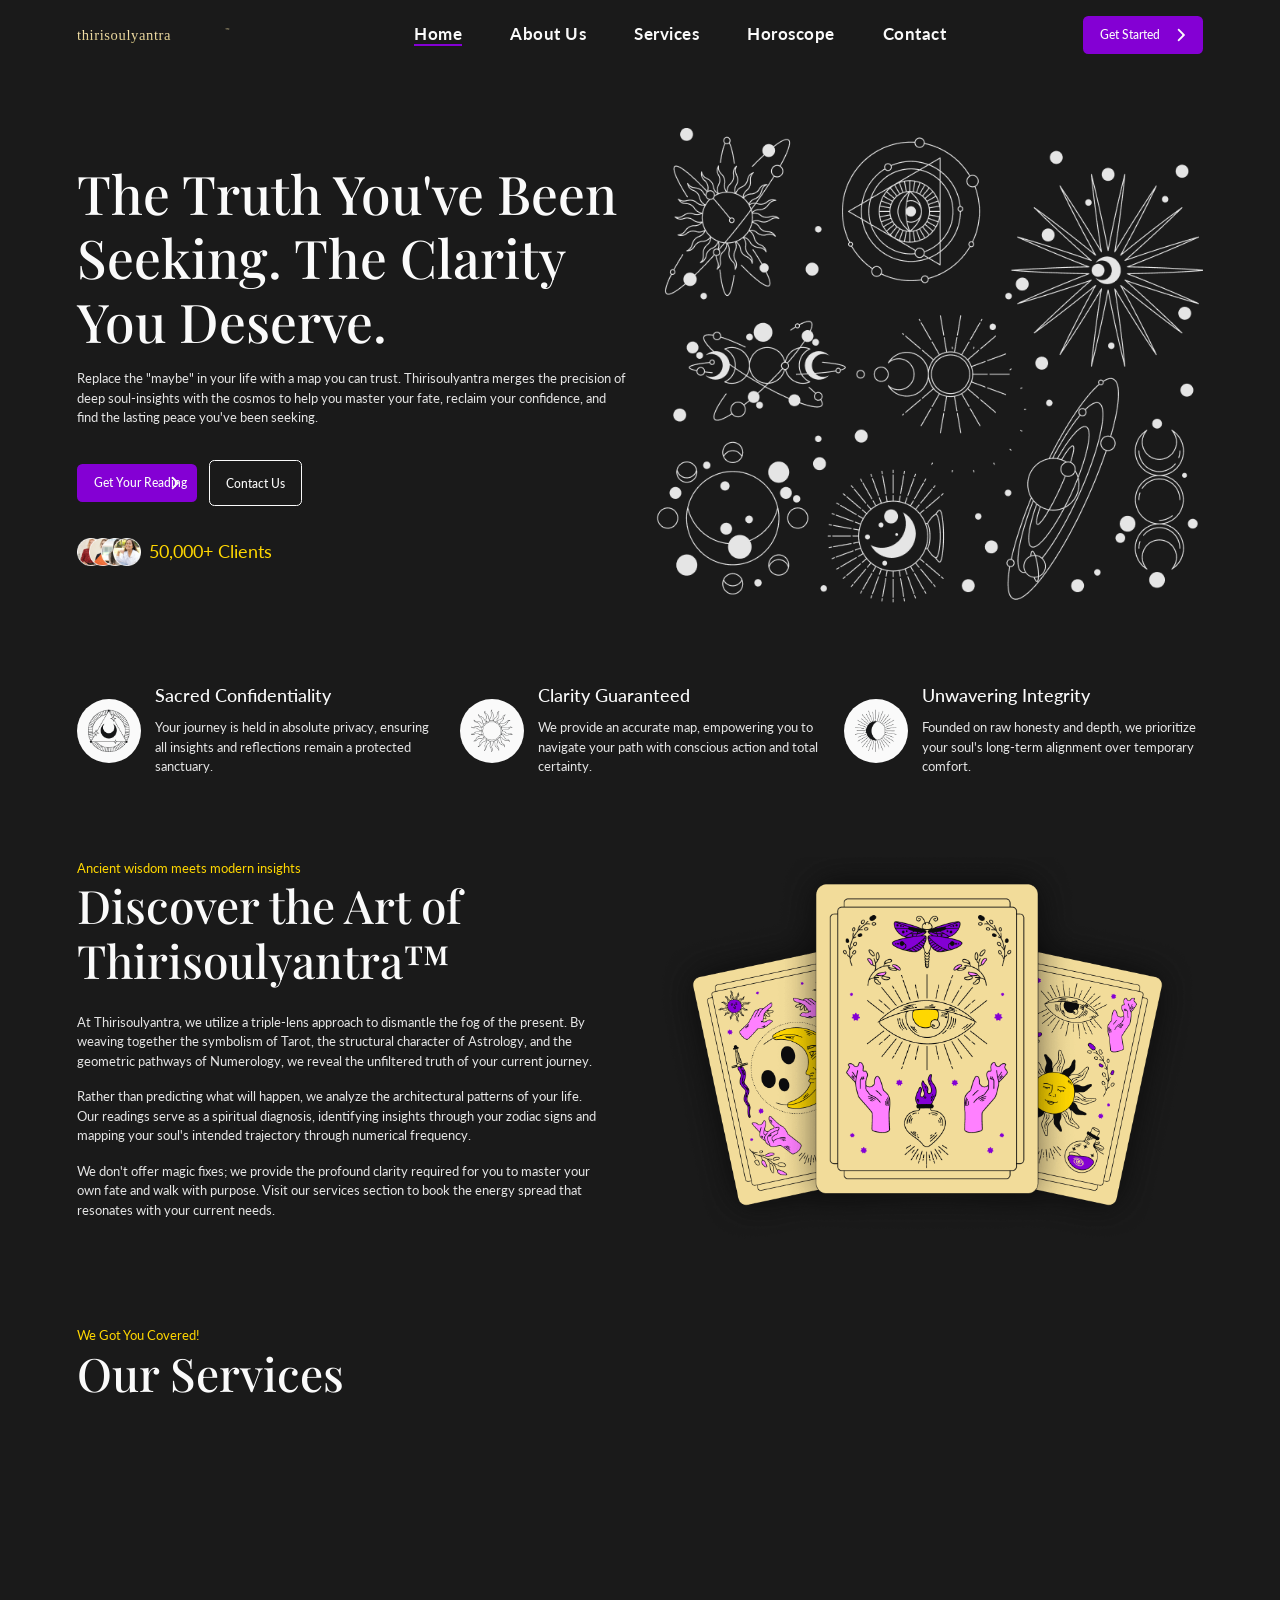
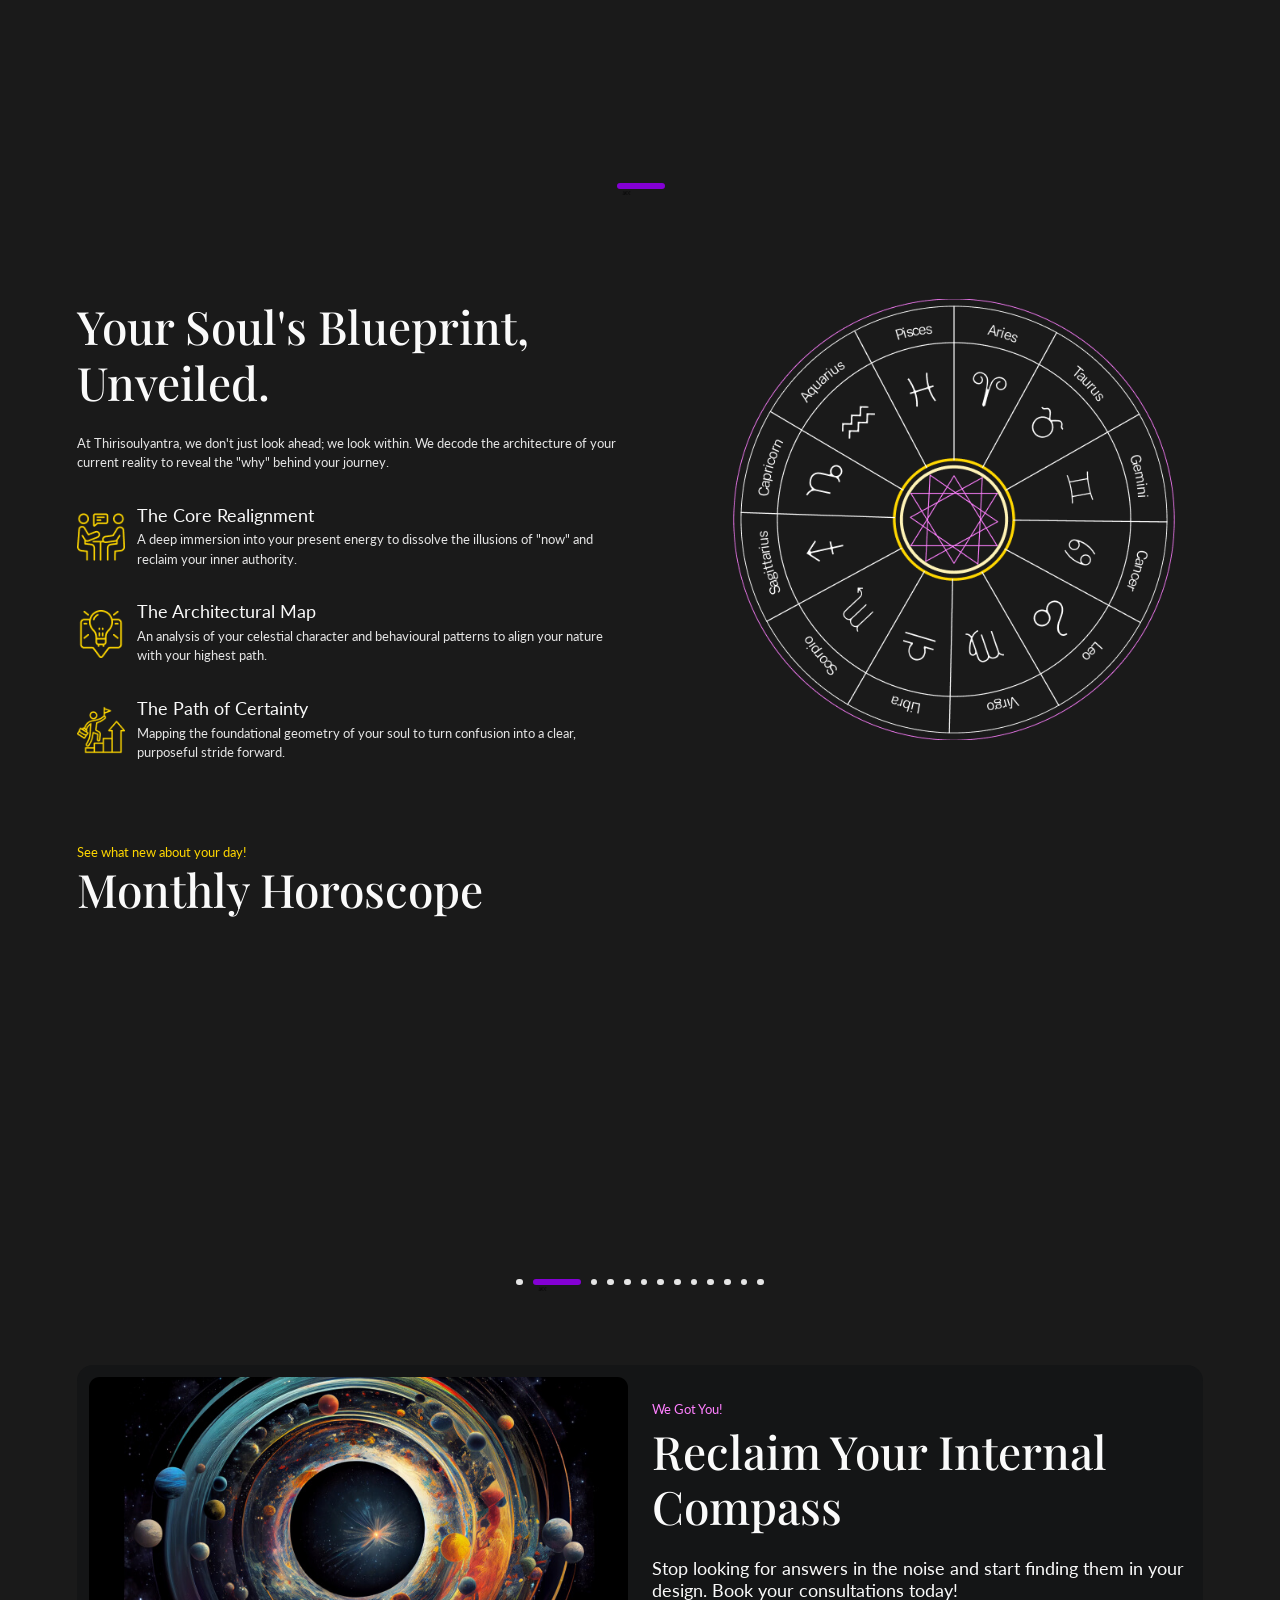
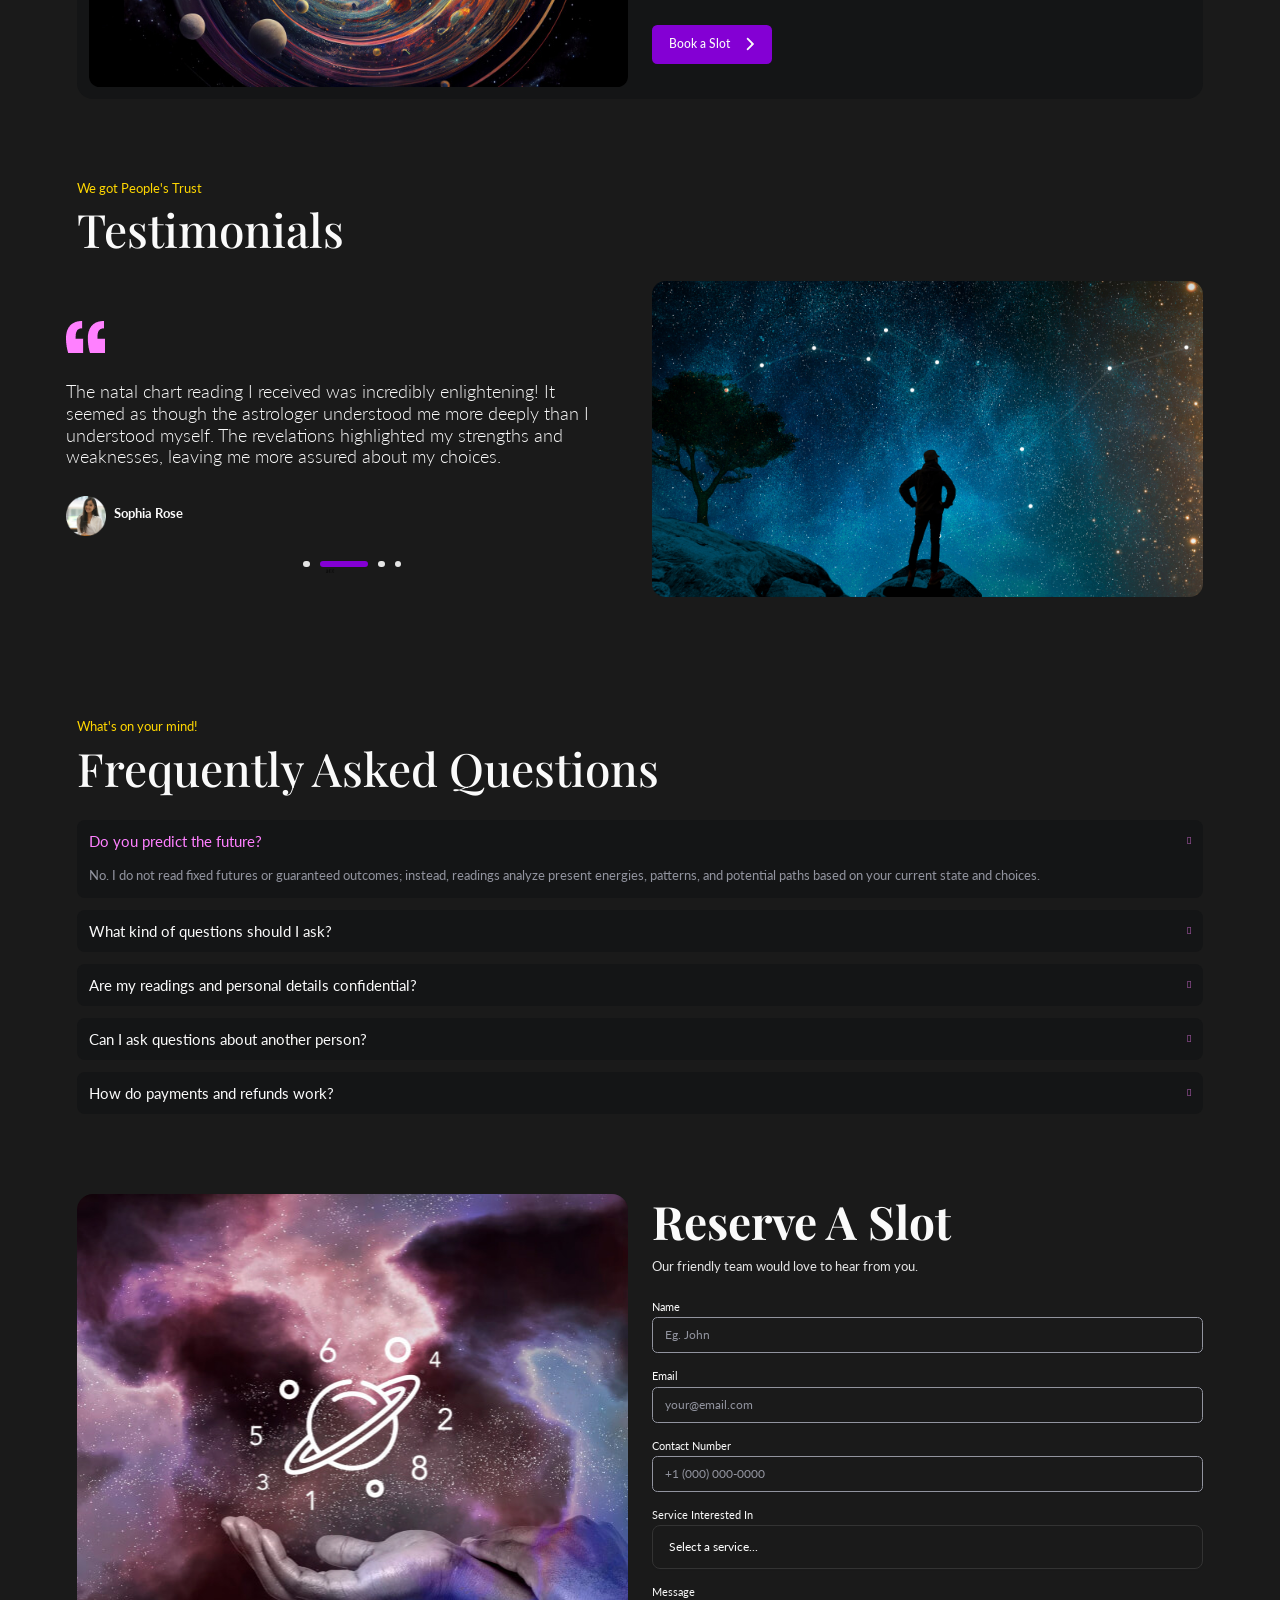
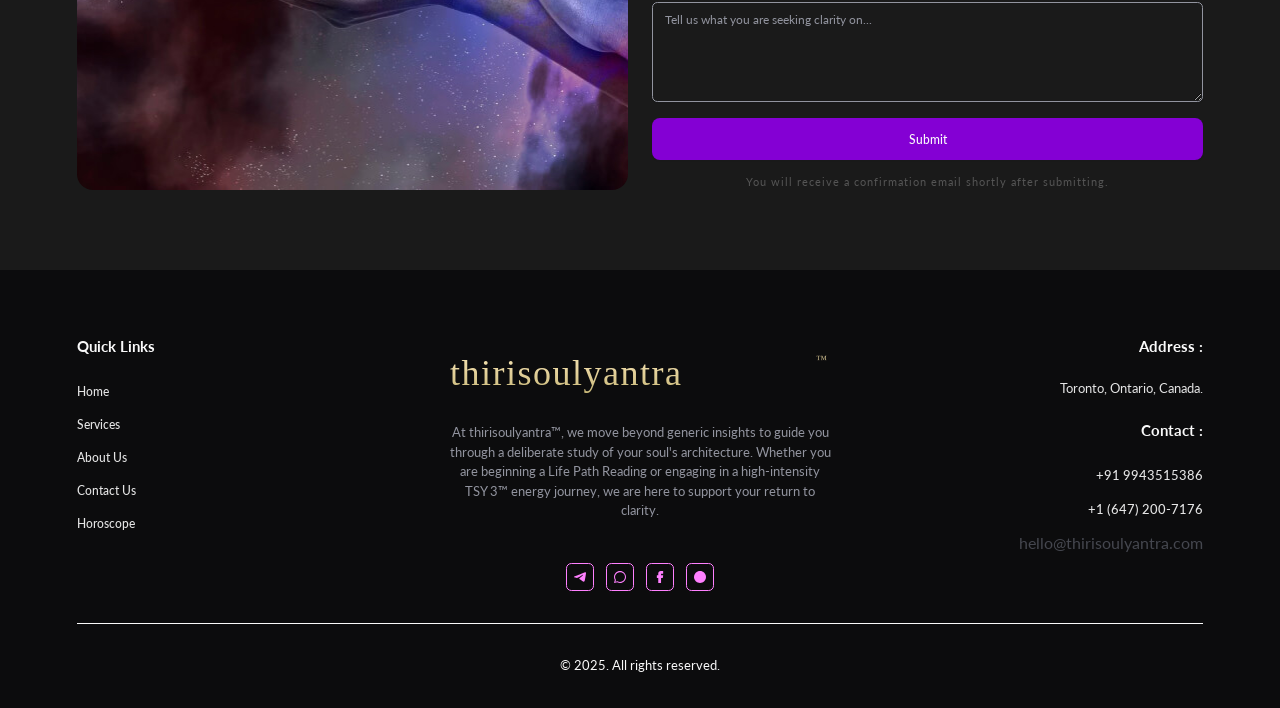
==== index.html @ 45e2c0d8 "add vercel config" ====
<!DOCTYPE html>

<html lang="en"><head><meta content="text/html; charset=utf-8" http-equiv="Content-Type"/>
<meta content="IE=edge" http-equiv="X-UA-Compatible"/>
<meta content="width=device-width, initial-scale=1, shrink-to-fit=no" name="viewport"/>
<meta content="Thirisoulyantra - Astrology Services" name="description"/>
<title>thirisoulyantra™ || Soul Readings</title>
<link href="https://fonts.googleapis.com/css2?family=Playfair+Display:wght@400;500&display=swap" rel="stylesheet">
<!-- Favicon -->
<link rel="shortcut icon" type="image/x-icon" href="https://uiparadox.co.uk/templates/astro-aura/assets/media/favicon.png">

<style>html{scroll-behavior:smooth;scroll-padding-top:100px;}</style>
<link href="./favicon.png" rel="shortcut icon" type="image/x-icon"/>
<!-- All CSS files -->
<link href="./font-awesome.css" rel="stylesheet"/>
<link href="./bootstrap.min.css" rel="stylesheet"/>
<link href="./slick.css" rel="stylesheet"/>
<link href="./slick-theme.css" rel="stylesheet"/>
<link href="./animate.min.css" rel="stylesheet"/>
<link href="./datetime.css" rel="stylesheet"/>
<link href="./classic.date.css" rel="stylesheet"/>
<link href="./classic.css" rel="stylesheet"/>
<link href="./jquery.timepicker.min.css" rel="stylesheet"/>
<link href="./app.css" rel="stylesheet"/>
<style>
/* Logo */
.main-menu__logo {
  min-width: 200px;
  display: flex;
  align-items: center;
}
.main-menu__logo .header-logo {
  height: auto;
  width: 220px;
  max-height: none;
  object-fit: contain;
  filter: brightness(1.05);
}
.stricky-fixed .main-menu__logo .header-logo {
  width: 180px;
}
.mobile-nav__wrapper .logo-box img,
.footer-section img[src*="logo"] {
  width: 180px;
  height: auto;
  object-fit: contain;
}
/* Nav Links */
.main-menu__list > li > a {
  font-size: 17px !important;
  letter-spacing: 0.5px;
}
.main-menu__list > li + li {
  margin-left: 32px;
}
</style>
</head>
<body class="tt-smooth-scroll">
<!-- Preloader Start -->
<div id="preloader" style="display: none;">
<div class="">
<svg class="star" enable-background="new 0 0 66 66" height="96px" viewbox="0 0 66 66" width="96px" x="0px" y="0px">
<defs>
<path d="M31.75,30.5L33,0.5l1.25,30l1.25,1.25l30,1.25l-30,1.25l-1.25,1.25L33,65.5l-1.25-30l-1.25-1.25L0.5,33l30-1.25L31.75,30.5z
      " id="loader-star2"></path>
</defs>
<g class="large">
<g class="large-1">
<use xlink:href="#loader-star"></use>
</g>
<g class="large-2">
<use xlink:href="#loader-star"></use>
</g>
</g>
<g class="small">
<g class="small-1">
<use xlink:href="#loader-star"></use>
</g>
</g>
</svg>
<svg class="star star-1" enable-background="new 0 0 66 66" height="96px" viewbox="0 0 66 66" width="96px" x="0px" y="0px">
<defs>
<path d="M31.75,30.5L33,0.5l1.25,30l1.25,1.25l30,1.25l-30,1.25l-1.25,1.25L33,65.5l-1.25-30l-1.25-1.25L0.5,33l30-1.25L31.75,30.5z
      " id="loader-star1"></path>
</defs>
<g class="large">
<g class="large-1">
<use xlink:href="#loader-star"></use>
</g>
<g class="large-2">
<use xlink:href="#loader-star"></use>
</g>
</g>
<g class="small">
<g class="small-1">
<use xlink:href="#loader-star"></use>
</g>
</g>
</svg>
<svg class="star star-2" enable-background="new 0 0 66 66" height="126px" viewbox="0 0 66 66" width="126px" x="0px" y="0px">
<defs>
<path d="M31.75,30.5L33,0.5l1.25,30l1.25,1.25l30,1.25l-30,1.25l-1.25,1.25L33,65.5l-1.25-30l-1.25-1.25L0.5,33l30-1.25L31.75,30.5z
      " id="loader-star"></path>
</defs>
<g class="large">
<g class="large-1">
<use xlink:href="#loader-star"></use>
</g>
<g class="large-2">
<use xlink:href="#loader-star"></use>
</g>
</g>
<g class="small">
<g class="small-1">
<use xlink:href="#loader-star"></use>
</g>
</g>
</svg>
</div>
</div>
<!-- Preloader End -->
<!-- Main Wrapper Start -->
<div id="scroll-container">
<!-- Header Area start -->
<header>
<nav class="main-menu">
<div class="container-fluid">
<div class="main-menu__block">
<div class="main-menu__left">
<div class="main-menu__logo">
<a href="#home">
<img alt="thirisoulyantra" class="header-logo" src="./logo111.svg"/>
</a>
</div>
</div>
<div class="main-menu__left">
<div class="main-menu__nav">
<ul class="main-menu__list">
<li class="current">
<a class="active" href="#home">Home</a>
</li>
<li><a href="#about">About Us</a></li>
<li><a href="#services">Services</a></li>
<li><a href="#horoscope">Horoscope</a></li>
<li><a href="#contact">Contact</a></li>
</ul>
</div>
</div>
<div class="main-menu__right">
<div class="main-menu__right">
<div class="search-heart-icon d-sm-flex d-none align-items-center gap-24">
<div class="d-flex align-items-center gap-24">
<a class="cus-btn-2" href="#services">
<svg class="arr-2" fill="none" height="24" viewbox="0 0 24 24" width="24" xmlns="http://www.w3.org/2000/svg">
<path clip-rule="evenodd" d="M17.6254 11.2303C18.0493 11.6542 18.0493 12.346 17.6254 12.7699L9.32238 21.0727C8.89783 21.4972 8.20722 21.4972 7.78272 21.0727L7.31829 20.6083C6.89336 20.1833 6.89327 19.4931 7.31824 19.0681L13.6168 12.7701C14.0418 12.3452 14.0418 11.6548 13.6168 11.2299L7.31829 4.93185C6.89327 4.50689 6.89332 3.8167 7.31833 3.39173L7.78277 2.92729C8.20666 2.5034 8.89853 2.5034 9.32243 2.92729L17.6254 11.2303Z" fill="#FAFAFA" fill-rule="evenodd"></path>
</svg>
<span class="text">Get Started</span>
<span class="circle"></span>
<svg class="arr-1" fill="none" height="24" viewbox="0 0 24 24" width="24" xmlns="http://www.w3.org/2000/svg">
<path clip-rule="evenodd" d="M17.6254 11.2303C18.0493 11.6542 18.0493 12.346 17.6254 12.7699L9.32238 21.0727C8.89783 21.4972 8.20722 21.4972 7.78272 21.0727L7.31829 20.6083C6.89336 20.1833 6.89327 19.4931 7.31824 19.0681L13.6168 12.7701C14.0418 12.3452 14.0418 11.6548 13.6168 11.2299L7.31829 4.93185C6.89327 4.50689 6.89332 3.8167 7.31833 3.39173L7.78277 2.92729C8.20666 2.5034 8.89853 2.5034 9.32243 2.92729L17.6254 11.2303Z" fill="#FAFAFA" fill-rule="evenodd"></path>
</svg>
</a>
</div>
</div>
<a class="d-xl-none d-flex main-menu__toggler mobile-nav__toggler" href="#">
<img alt="" src="./menu-2.png"/>
</a>
</div>
</div>
</div>
</div>
</nav>
</header>
<!-- Sticky Header -->
<div class="stricky-header stricked-menu main-menu">
<div class="">
<div class="sticky-header__content">
<div class="container-fluid">
<div class="main-menu__block">
<div class="main-menu__left">
<div class="main-menu__logo">
<a href="#home">
<img alt="thirisoulyantra" class="header-logo" src="./logo111.svg"/>
</a>
</div>
</div>
<div class="main-menu__left">
<div class="main-menu__nav">
<ul class="main-menu__list">
<li class="current">
<a class="active" href="#home">Home</a>
</li>
<li><a href="#about">About Us</a></li>
<li><a href="#services">Services</a></li>
<li><a href="#horoscope">Horoscope</a></li>
<li><a href="#contact">Contact</a></li>
</ul>
</div>
</div>
<div class="main-menu__right">
<div class="main-menu__right">
<div class="search-heart-icon d-sm-flex d-none align-items-center gap-24">
<div class="d-flex align-items-center gap-24">
<a class="cus-btn-2" href="#services">
<svg class="arr-2" fill="none" height="24" viewbox="0 0 24 24" width="24" xmlns="http://www.w3.org/2000/svg">
<path clip-rule="evenodd" d="M17.6254 11.2303C18.0493 11.6542 18.0493 12.346 17.6254 12.7699L9.32238 21.0727C8.89783 21.4972 8.20722 21.4972 7.78272 21.0727L7.31829 20.6083C6.89336 20.1833 6.89327 19.4931 7.31824 19.0681L13.6168 12.7701C14.0418 12.3452 14.0418 11.6548 13.6168 11.2299L7.31829 4.93185C6.89327 4.50689 6.89332 3.8167 7.31833 3.39173L7.78277 2.92729C8.20666 2.5034 8.89853 2.5034 9.32243 2.92729L17.6254 11.2303Z" fill="#FAFAFA" fill-rule="evenodd"></path>
</svg>
<span class="text">Get Started</span>
<span class="circle"></span>
<svg class="arr-1" fill="none" height="24" viewbox="0 0 24 24" width="24" xmlns="http://www.w3.org/2000/svg">
<path clip-rule="evenodd" d="M17.6254 11.2303C18.0493 11.6542 18.0493 12.346 17.6254 12.7699L9.32238 21.0727C8.89783 21.4972 8.20722 21.4972 7.78272 21.0727L7.31829 20.6083C6.89336 20.1833 6.89327 19.4931 7.31824 19.0681L13.6168 12.7701C14.0418 12.3452 14.0418 11.6548 13.6168 11.2299L7.31829 4.93185C6.89327 4.50689 6.89332 3.8167 7.31833 3.39173L7.78277 2.92729C8.20666 2.5034 8.89853 2.5034 9.32243 2.92729L17.6254 11.2303Z" fill="#FAFAFA" fill-rule="evenodd"></path>
</svg>
</a>
</div>
</div>
<a class="d-xl-none d-flex main-menu__toggler mobile-nav__toggler" href="#">
<img alt="" src="./menu-2.png"/>
</a>
</div>
</div>
</div>
</div>
</div>
</div>
</div>
<!-- Header Area End  -->
<!-- Hero Section Start -->
<section class="hero-section wow fadeInUp animated" data-wow-delay="510ms" id="home">
<div class="container-fluid">
<div class="row row-gap-4 align-items-center">
<div class="col-md-6">
<h1 class="fw-500 mb-16">The Truth You've Been Seeking. The Clarity You Deserve.</h1>
<p class="mb-48">Replace the "maybe" in your life with a map you can trust. Thirisoulyantra merges the precision of deep soul-insights with the cosmos to help you master your fate, reclaim your confidence, and find the lasting peace you've been seeking.</p>
<div class="d-flex align-items-center gap-16 mb-48">
<a class="cus-btn-2" href="#services">
<svg class="arr-2" fill="none" height="24" viewbox="0 0 24 24" width="24" xmlns="http://www.w3.org/2000/svg">
<path clip-rule="evenodd" d="M17.6254 11.2303C18.0493 11.6542 18.0493 12.346 17.6254 12.7699L9.32238 21.0727C8.89783 21.4972 8.20722 21.4972 7.78272 21.0727L7.31829 20.6083C6.89336 20.1833 6.89327 19.4931 7.31824 19.0681L13.6168 12.7701C14.0418 12.3452 14.0418 11.6548 13.6168 11.2299L7.31829 4.93185C6.89327 4.50689 6.89332 3.8167 7.31833 3.39173L7.78277 2.92729C8.20666 2.5034 8.89853 2.5034 9.32243 2.92729L17.6254 11.2303Z" fill="#FAFAFA" fill-rule="evenodd"></path>
</svg>
<span class="text">Get Your Reading</span>
<span class="circle"></span>
<svg class="arr-1" fill="none" height="24" viewbox="0 0 24 24" width="24" xmlns="http://www.w3.org/2000/svg">
<path clip-rule="evenodd" d="M17.6254 11.2303C18.0493 11.6542 18.0493 12.346 17.6254 12.7699L9.32238 21.0727C8.89783 21.4972 8.20722 21.4972 7.78272 21.0727L7.31829 20.6083C6.89336 20.1833 6.89327 19.4931 7.31824 19.0681L13.6168 12.7701C14.0418 12.3452 14.0418 11.6548 13.6168 11.2299L7.31829 4.93185C6.89327 4.50689 6.89332 3.8167 7.31833 3.39173L7.78277 2.92729C8.20666 2.5034 8.89853 2.5034 9.32243 2.92729L17.6254 11.2303Z" fill="#FAFAFA" fill-rule="evenodd"></path>
</svg>
</a>
<a class="cus-btn" href="#contact">
<span class="text">Contact Us</span>
</a>
</div>
<div class="d-flex align-items-center gap-12">
<div class="img-block">
<img alt="student-1.png" src="./student-1.png"/>
<img alt="student-2.png" src="./student-2.png"/>
<img alt="student-3.png" src="./student-3.png"/>
<img alt="student-4.png" src="./student-4.png"/>
</div>
<h5 class="fw-400 color-sec">50,000+ Clients</h5>
</div>
</div>
<div class="col-md-6">
<div class="w-100">
<img alt="hero-img.png" class="w-100" src="./hero-img.png"/>
</div>
</div>
</div>
</div>
</section>
<!-- Hero Section End -->
<!-- Hero Wrapper Start -->
<div class="hero-wrapper py-80 mb-40 wow fadeInUp animated" data-wow-delay="520ms" style="visibility: visible; animation-delay: 520ms; animation-name: fadeInUp;">
<div class="container-fluid">
<div class="row row-gap-4 align-items-center">
<div class="col-md-4 col-sm-6">
<div class="info-block">
<div class="info-icon">
<img alt="hero-icon-1.png" src="./hero-icon.png"/>
</div>
<div>
<h5 class="mb-12">Sacred Confidentiality</h5>
<p>Your journey is held in absolute privacy, ensuring all insights and reflections remain a protected sanctuary.</p>
</div>
</div>
</div>
<div class="col-md-4 col-sm-6">
<div class="info-block">
<div class="info-icon">
<img alt="hero-icon-2.png" src="./hero-icon2.png"/>
</div>
<div>
<h5 class="mb-12">Clarity Guaranteed</h5>
<p>We provide an accurate map, empowering you to navigate your path with conscious action and total certainty.</p>
</div>
</div>
</div>
<div class="col-md-4 col-sm-6">
<div class="info-block">
<div class="info-icon">
<img alt="hero-icon-3.png" src="./hero-icon3.png"/>
</div>
<div>
<h5 class="mb-12">Unwavering Integrity</h5>
<p>Founded on raw honesty and depth, we prioritize your soul's long-term alignment over temporary comfort.</p>
</div>
</div>
</div>
</div>
</div>
</div>
<!-- Hero Wrapper End -->
<!-- About Section Start -->
<section class="about-sec mb-120 wow fadeInUp" data-wow-delay="530ms" id="about">
<div class="container-fluid">
<div class="row row-gap-4 align-items-center">
<div class="col-md-6">
<div class="pr-24">
<p class="color-sec">Ancient wisdom meets modern insights</p>
<h3 class="mb-36">Discover the Art of Thirisoulyantra™</h3>
<p class="mb-16">At Thirisoulyantra, we utilize a triple-lens approach to dismantle the fog of the present. By weaving together the symbolism of Tarot, the structural character of Astrology, and the geometric pathways of Numerology, we reveal the unfiltered truth of your current journey.</p>
<p class="mb-16">Rather than predicting what will happen, we analyze the architectural patterns of your life. Our readings serve as a spiritual diagnosis, identifying insights through your zodiac signs and mapping your soul's intended trajectory through numerical frequency.</p>
<p class="mb-36">We don't offer magic fixes; we provide the profound clarity required for you to master your own fate and walk with purpose. Visit our services section to book the energy spread that resonates with your current needs.</p>
</div>
</div>
<div class="col-md-6">
<div class="w-100">
<img alt="" class="w-100" src="./about-img.png"/>
</div>
</div>
</div>
</div>
</section>
<!-- About Section End -->
<!-- Service Section Start -->
<section class="service-sec mb-120 wow fadeInUp" data-wow-delay="540ms" id="services">
<div class="container-fluid">
<div class="heading mb-36">
<div>
<p class="color-sec">We Got You Covered!</p>
<h3>Our Services</h3>

<div class="row service-slider align-items-stretch">

<div class="col-12 service-block h-100">
<div class="svg-block mb-20">
<svg fill="none" height="128" viewbox="0 0 122 128" width="122" xmlns="http://www.w3.org/2000/svg">
<path d="M30.97 99.7922C30.0463 100.014 29.1943 100.467 28.4943 101.109C27.7943 101.751 27.2695 102.561 26.9694 103.462C26.6693 104.363 26.6037 105.326 26.779 106.259C26.9542 107.193 27.3645 108.066 27.971 108.797H88.5355C89.1313 108.06 89.5315 107.185 89.6988 106.252C89.8662 105.319 89.7953 104.359 89.4929 103.461C89.1905 102.563 88.6662 101.756 87.9687 101.115C87.2712 100.473 86.4231 100.018 85.5029 99.7917C91.5941 95.2771 96.4686 89.3203 99.6887 82.4563C102.909 75.5923 104.374 68.036 103.952 60.4659C103.53 52.8959 101.235 45.5491 97.2719 39.0853C93.3091 32.6216 87.803 27.2433 81.2479 23.4334C50.9564 5.79423 12.4522 27.6784 12.4522 63.0254C12.442 70.1762 14.1126 77.2293 17.3292 83.6158C20.5458 90.0023 25.2183 95.5434 30.97 99.7922ZM80.2479 25.1486C86.6984 28.8971 92.0843 34.2314 95.8949 40.6455C99.7055 47.0595 101.814 54.3407 102.021 61.7985C102.228 69.2562 100.527 76.6432 97.0781 83.2588C93.6293 89.8745 88.5477 95.4994 82.3151 99.6001H34.1721C28.1012 95.6249 23.1174 90.1987 19.6716 83.8126C16.2257 77.4264 14.4265 70.2819 14.4369 63.0254C14.4369 29.2001 51.2865 8.28048 80.2479 25.1486Z" fill="#FF80FF"></path>
<path d="M112.442 63.025C112.442 62.7618 112.337 62.5094 112.151 62.3233C111.965 62.1373 111.712 62.0327 111.449 62.0327C111.186 62.0327 110.934 62.1373 110.748 62.3233C110.562 62.5094 110.457 62.7618 110.457 63.025C110.477 74.9013 106.43 86.4265 98.9891 95.6825C98.9075 95.784 98.8467 95.9006 98.8102 96.0257C98.7737 96.1507 98.7622 96.2817 98.7764 96.4112C98.7905 96.5407 98.83 96.6661 98.8926 96.7804C98.9552 96.8946 99.0397 96.9954 99.1412 97.0769C99.2428 97.1585 99.3594 97.2193 99.4844 97.2558C99.6095 97.2923 99.7405 97.3038 99.87 97.2897C99.9995 97.2756 100.125 97.236 100.239 97.1734C100.353 97.1108 100.454 97.0263 100.536 96.9248C108.261 87.3172 112.463 75.3534 112.442 63.025Z" fill="#FF80FF"></path>
<path d="M40.0997 14.0391C47.3235 11.3734 55.0464 10.3343 62.7178 10.996C70.3893 11.6576 77.8202 14.0037 84.4809 17.8669C85.6127 18.5237 86.611 16.8116 85.481 16.1517C78.5668 12.1411 70.8528 9.70557 62.8892 9.01879C54.9255 8.33201 46.9085 9.41089 39.4098 12.1785C38.1855 12.6312 38.8584 14.4953 40.0997 14.0391Z" fill="#FF80FF"></path>
<path d="M6.01625 63.025C6.01625 62.7619 5.91171 62.5094 5.72561 62.3233C5.53952 62.1372 5.28713 62.0327 5.02395 62.0327C4.76077 62.0327 4.50834 62.1372 4.32224 62.3233C4.13615 62.5094 4.03161 62.7619 4.03161 63.025C3.98695 75.1802 8.07211 86.9901 15.6177 96.5198C16.412 97.5303 17.9972 96.3347 17.176 95.2929C9.90788 86.1118 5.97313 74.7347 6.01625 63.025Z" fill="#FF80FF"></path>
<path d="M35.8765 61.428C35.7577 61.596 35.694 61.7968 35.6943 62.0025C35.6947 62.2083 35.759 62.4088 35.8785 62.5764C46.872 78.0432 69.9582 78.1948 81.1647 62.5803C81.2855 62.4122 81.3507 62.2105 81.351 62.0035C81.3514 61.7965 81.2869 61.5946 81.1667 61.4261C70.0745 45.8455 46.9526 45.7985 35.8765 61.428ZM58.5216 53.5631C60.1859 53.5628 61.813 54.0561 63.197 54.9805C64.581 55.905 65.6598 57.219 66.2969 58.7566C66.9341 60.2942 67.1009 61.9862 66.7764 63.6186C66.452 65.251 65.6507 66.7505 64.4739 67.9275C63.2972 69.1045 61.7979 69.9061 60.1656 70.231C58.5332 70.5559 56.8412 70.3894 55.3035 69.7526C53.7658 69.1158 52.4514 68.0373 51.5267 66.6535C50.6019 65.2698 50.1083 63.6428 50.1082 61.9784C50.1108 59.7477 50.998 57.6091 52.5752 56.0315C54.1524 54.4539 56.2909 53.5663 58.5216 53.5631Z" fill="#FF80FF"></path>
<path d="M19.8469 110.781C17.9017 111.529 16.2802 112.935 15.2647 114.755C14.2492 116.575 13.904 118.693 14.2893 120.741C14.6745 122.789 15.7658 124.637 17.3732 125.963C18.9805 127.29 21.0021 128.01 23.086 128H93.4023C95.4813 128 97.495 127.273 99.0946 125.945C100.694 124.617 101.779 122.771 102.161 120.728C102.544 118.684 102.199 116.571 101.188 114.755C100.176 112.938 98.5615 111.533 96.6229 110.781H19.8469Z" fill="#FF80FF"></path>
</svg>
</div>
<a class="h4 mb-20" href="#services" tabindex="-1">General Reading</a>
<p class="white mb-20">Energy Reading Overview. Suitable for first-timers or when no single issue is targeted. Delivered via Texts. Contact for more info.</p>
<a class="hover-content" href="#services" tabindex="-1"></a>
</div>

<div class="col-12 service-block h-100">
<div class="svg-block mb-20">
<svg fill="none" height="128" viewbox="0 0 131 128" width="131" xmlns="http://www.w3.org/2000/svg">
<path d="M21.5285 41.8123L16.0916 40.1437L14.3828 34.7196C14.315 34.5018 14.1875 34.3075 14.0148 34.1585C13.8421 34.0096 13.6312 33.9121 13.4059 33.877C13.1805 33.8419 12.9499 33.8707 12.7401 33.96C12.5303 34.0494 12.3498 34.1957 12.219 34.3825L8.95071 39.0392C8.73669 39.0373 10.1007 39.0498 3.25241 38.9872C3.02563 38.9871 2.80332 39.0502 2.61039 39.1694C2.41746 39.2885 2.26153 39.4591 2.16011 39.6619C2.05869 39.8648 2.0158 40.0918 2.0362 40.3177C2.05661 40.5435 2.13954 40.7593 2.27567 40.9406L5.69424 45.4883L3.88717 50.8791C3.81442 51.0951 3.80357 51.3272 3.85585 51.549C3.90813 51.7709 4.02145 51.9737 4.18299 52.1345C4.34453 52.2954 4.54785 52.4078 4.76995 52.4591C4.99205 52.5104 5.22406 52.4985 5.43976 52.4247L10.8207 50.5784L15.389 53.9616C15.5721 54.0975 15.7896 54.1795 16.0169 54.1982C16.2442 54.2169 16.4722 54.1717 16.6751 54.0677C16.8781 53.9636 17.0478 53.8048 17.1652 53.6093C17.2827 53.4138 17.343 53.1893 17.3395 52.9613L17.2472 47.2728L21.8774 43.9731C22.0632 43.8412 22.2084 43.6599 22.2964 43.4498C22.3845 43.2396 22.4119 43.009 22.3756 42.7841C22.3393 42.5591 22.2407 42.3489 22.091 42.1771C21.9412 42.0053 21.7464 41.8789 21.5285 41.8123Z" fill="#FF80FF"></path>
<path d="M87.7623 100.004C89.004 99.2711 90.0005 98.1863 90.6258 96.887C91.2511 95.5877 91.4772 94.1321 91.2754 92.7044C91.0735 91.2766 90.4529 89.9408 89.492 88.8657C88.531 87.7906 87.2729 87.0245 85.8767 86.6643C84.4804 86.3042 83.0087 86.3661 81.6476 86.8422C80.2866 87.3184 79.0972 88.1874 78.2299 89.3394C77.3627 90.4914 76.8564 91.8747 76.7752 93.3143C76.694 94.754 77.0415 96.1854 77.7738 97.4277C78.26 98.2531 78.9042 98.9746 79.6696 99.5509C80.4349 100.127 81.3063 100.547 82.234 100.786C83.1616 101.026 84.1274 101.08 85.076 100.945C86.0246 100.811 86.9374 100.491 87.7623 100.004Z" fill="#FF80FF"></path>
<path d="M7.35225 107.614L6.15343 116.799C6.11821 117.048 6.15382 117.302 6.25618 117.532C6.35854 117.762 6.52353 117.958 6.73226 118.099C6.94099 118.239 7.18505 118.318 7.43649 118.326C7.68794 118.335 7.93661 118.272 8.1541 118.145L16.1931 113.505L24.5514 117.493C24.7791 117.602 25.0328 117.646 25.2839 117.619C25.5349 117.591 25.7734 117.494 25.9724 117.339C26.1714 117.184 26.323 116.976 26.4102 116.739C26.4973 116.501 26.5165 116.245 26.4656 115.997L25.3811 110.925L55.7458 117.157L56.6896 118.413L55.1488 123.006C55.0793 123.216 55.0697 123.443 55.1213 123.658C55.1729 123.874 55.2836 124.072 55.4409 124.228C55.5983 124.385 55.7962 124.495 56.0123 124.545C56.2285 124.596 56.4545 124.585 56.665 124.515L61.252 122.941L65.1452 125.824C65.3247 125.953 65.5361 126.03 65.7563 126.046C65.9766 126.063 66.1972 126.018 66.3939 125.918C66.5906 125.817 66.7558 125.665 66.8714 125.476C66.9871 125.288 67.0487 125.072 67.0495 124.851L66.9709 119.999L70.9104 117.192C71.0918 117.064 71.2338 116.887 71.3202 116.682C71.4066 116.477 71.434 116.252 71.3994 116.032C71.3648 115.812 71.2694 115.606 71.1242 115.438C70.9789 115.269 70.7895 115.144 70.5772 115.078L65.9421 113.655L64.4859 109.031C64.4181 108.819 64.293 108.631 64.1244 108.487C63.9558 108.343 63.7505 108.249 63.5313 108.215C63.3122 108.18 63.0879 108.208 62.8835 108.294C62.6791 108.38 62.5028 108.522 62.3742 108.702L59.5874 112.672L2.78988 100.81L10.9605 99.2827Z" fill="#FF80FF"></path>
</svg>
</div>
<a class="h4 mb-20" href="#services" tabindex="-1">Focused Clarity Reading</a>
<p class="white mb-20">One specific Life Path Topic. Provides deeper intuitive guidance. Tarot + Astrology + Numerology combined reading. Delivered via Voice notes. Contact for more info.</p>
<a class="hover-content" href="#services" tabindex="-1"></a>
</div>

<div class="col-12 service-block h-100">
<div class="svg-block mb-20">
<svg fill="none" height="128" viewbox="0 0 122 128" width="122" xmlns="http://www.w3.org/2000/svg">
<path d="M103.481 13.222L104.498 16.1077C104.566 16.3013 104.693 16.4689 104.861 16.5874C105.028 16.7059 105.229 16.7695 105.434 16.7694H105.448C105.655 16.7666 105.857 16.6988 106.024 16.5753C106.191 16.4519 106.315 16.2792 106.379 16.0815L107.316 13.1697L110.091 12.1232C110.282 12.0509 110.445 11.9217 110.56 11.7532C110.675 11.5846 110.735 11.3849 110.732 11.1812C110.729 10.9774 110.664 10.7794 110.545 10.6141C110.425 10.4487 110.258 10.324 110.066 10.2569L107.263 9.28883L106.245 6.40221C106.177 6.20573 106.048 6.03575 105.878 5.91643C105.707 5.7971 105.503 5.73451 105.295 5.7374C105.087 5.7403 104.885 5.80859 104.718 5.93261C104.551 6.05663 104.427 6.23006 104.364 6.42838L103.427 9.34116L100.653 10.3877C100.463 10.46 100.299 10.5892 100.184 10.7577C100.07 10.9262 100.01 11.1259 100.012 11.3297C100.015 11.5335 100.08 11.7314 100.2 11.8968C100.319 12.0621 100.486 12.1868 100.678 12.2539L103.481 13.222Z" fill="#FF80FF"></path>
<path d="M77.0494 106.61C77.1797 106.61 77.3088 106.584 77.4292 106.534C77.5497 106.484 77.6591 106.411 77.7512 106.319C77.8434 106.227 77.9165 106.118 77.9663 105.997C78.0161 105.877 78.0418 105.748 78.0417 105.617V85.7724C78.3843 85.6345 78.693 85.424 78.9465 85.1555C79.2 84.8869 79.3924 84.5666 79.5103 84.2167C79.6283 83.8667 79.669 83.4953 79.6298 83.128C79.5905 82.7608 79.4722 82.4064 79.283 82.0893C79.021 81.65 78.6352 81.2979 78.1739 81.077C77.7127 80.8561 77.1965 80.7763 76.69 80.8476C76.1836 80.9189 75.7095 81.1382 75.3271 81.4778C74.9448 81.8175 74.6712 82.2624 74.5407 82.7569C74.3771 83.3548 74.4417 83.9922 74.722 84.545C75.0023 85.0979 75.4782 85.5268 76.0572 85.7482V105.617C76.0571 105.748 76.0827 105.877 76.1326 105.997C76.1824 106.118 76.2555 106.227 76.3476 106.319C76.4398 106.411 76.5492 106.484 76.6696 106.534C76.79 106.584 76.9191 106.61 77.0494 106.61Z" fill="#FF80FF"></path>
</svg>
</div>
<a class="h4 mb-20" href="#services" tabindex="-1">TSY 3™ Signature Offerings</a>
<p class="white mb-20">High-intensity Energy Journeys. Not for casual inquiry. We offer 3 Signature Spreads — Soul Alignment Spread, Veil Lifting Spread &amp; Inner Flame Spread. Delivery via Voice notes or Scheduled Video Calls. Contact for more info.</p>
</div>

</div>
</div>
</div>
</div>
</section>
<!-- Service Section End -->
<!-- About Section Start -->
<section class="about-block mb-120 wow fadeInUp" data-wow-delay="550ms" id="discover">
<div class="container-fluid">
<div class="row row-gap-4 align-items-stretch">
<div class="col-md-6">
<div>
<h3 class="fw-500 mb-24">Your Soul's Blueprint, Unveiled.</h3>
<p class="mb-48">At Thirisoulyantra, we don't just look ahead; we look within. We decode the architecture of your current reality to reveal the "why" behind your journey.</p>
<div class="about-info-block mb-48">
<div class="flex-shrink-0">
<img alt="" src="./cunsulation.png"/>
</div>
<div>
<h5 class="fw-400 mb-4p">The Core Realignment</h5>
<p>A deep immersion into your present energy to dissolve the illusions of "now" and reclaim your inner authority.</p>
</div>
</div>
<div class="about-info-block mb-48">
<div class="flex-shrink-0">
<img alt="" src="./personal-advice.png"/>
</div>
<div>
<h5 class="fw-400 mb-4p">The Architectural Map</h5>
<p>An analysis of your celestial character and behavioural patterns to align your nature with your highest path.</p>
</div>
</div>
<div class="about-info-block">
<div class="flex-shrink-0">
<img alt="" src="./career.png"/>
</div>
<div>
<h5 class="fw-400 mb-4p">The Path of Certainty</h5>
<p>Mapping the foundational geometry of your soul to turn confusion into a clear, purposeful stride forward.</p>
</div>
</div>
</div>
</div>
<div class="col-md-6">
<div class="about-block-img">
<img alt="" class="w-100 h-100" src="./about-img-2.png"/>
</div>
</div>
</div>
</div>
</section>
<!-- About Section End -->
<!-- Daily Horoscope Section Start -->
<section class="horoscope-sec mb-120 wow fadeInUp" data-wow-delay="560ms" id="horoscope">
<div class="container-fluid">
<div class="heading mb-36">
<div>
<p class="color-sec">See what new about your day!</p>
<h3>Monthly Horoscope</h3>
</div>

</div>
<div class="horoscope-slider">

<div>
<a class="horoscope-block" href="#horoscope" tabindex="-1">
<img alt="" src="./vector-1.png"/>
<span class="h5 fw-700">ARIES </span>
<span class="subtitle lightest-gray">March 21 - April 19</span>
<span class="text-18 hover-content text-decoration-underline">Read More</span>
</a>
</div><div>
<a class="horoscope-block" href="#horoscope" tabindex="0">
<img alt="" src="./vector-2.png"/>
<span class="h5 fw-700">TAURUS</span>
<span class="subtitle lightest-gray">April 20 - May 20</span>
<span class="text-18 hover-content text-decoration-underline">Read More</span>
</a>
</div><div>
<a class="horoscope-block" href="#horoscope" tabindex="0">
<img alt="" src="./vector-3.png"/>
<span class="h5 fw-700">GEMINI</span>
<span class="subtitle lightest-gray">May 21 - June 20</span>
<span class="text-18 hover-content text-decoration-underline">Read More</span>
</a>
</div><div>
<a class="horoscope-block" href="#horoscope" tabindex="0">
<img alt="" src="./vector-4.png"/>
<span class="h5 fw-700">CANCER</span>
<span class="subtitle lightest-gray">June 21 - July 22</span>
<span class="text-18 hover-content text-decoration-underline">Read More</span>
</a>
</div><div>
<a class="horoscope-block" href="#horoscope" tabindex="0">
<img alt="" src="./vector-5.png"/>
<span class="h5 fw-700">LEO</span>
<span class="subtitle lightest-gray">July 23 - August 22</span>
<span class="text-18 hover-content text-decoration-underline">Read More</span>
</a>
</div><div>
<a class="horoscope-block" href="#horoscope" tabindex="0">
<img alt="" src="./vector-6.png"/>
<span class="h5 fw-700">VIRGO</span>
<span class="subtitle lightest-gray">August 23 - September 22</span>
<span class="text-18 hover-content text-decoration-underline">Read More</span>
</a>
</div><div>
<a class="horoscope-block" href="#horoscope" tabindex="0">
<img alt="" src="./vector-7.png"/>
<span class="h5 fw-700">LIBRA</span>
<span class="subtitle lightest-gray">September 23 - October 22</span>
<span class="text-18 hover-content text-decoration-underline">Read More</span>
</a>
</div><div>
<a class="horoscope-block" href="#horoscope" tabindex="0">
<img alt="" src="./vector-8.png"/>
<span class="h5 fw-700">SCORPIO</span>
<span class="subtitle lightest-gray">October 23 - November 21</span>
<span class="text-18 hover-content text-decoration-underline">Read More</span>
</a>
</div><div>
<a class="horoscope-block" href="#horoscope" tabindex="0">
<img alt="" src="./vector-9.png"/>
<span class="h5 fw-700">SAGITTARIUS</span>
<span class="subtitle lightest-gray">November 22 - December 21</span>
<span class="text-18 hover-content text-decoration-underline">Read More</span>
</a>
</div><div>
<a class="horoscope-block" href="#horoscope" tabindex="0">
<img alt="" src="./vector-10.png"/>
<span class="h5 fw-700">CAPRICORN</span>
<span class="subtitle lightest-gray">December 22 - January 19</span>
<span class="text-18 hover-content text-decoration-underline">Read More</span>
</a>
</div><div>
<a class="horoscope-block" href="#horoscope" tabindex="0">
<img alt="" src="./vector-11.png"/>
<span class="h5 fw-700">AQUARIUS</span>
<span class="subtitle lightest-gray">January 20 - February 18</span>
<span class="text-18 hover-content text-decoration-underline">Read More</span>
</a>
</div><div>
<a class="horoscope-block" href="#horoscope" tabindex="0">
<img alt="" src="./vector-12.png"/>
<span class="h5 fw-700">PISCES</span>
<span class="subtitle lightest-gray">February 19 - March 20</span>
<span class="text-18 hover-content text-decoration-underline">Read More</span>
</a>
</div><div>
</div>
</section>
<!-- Daily Horoscope Section End -->
<!-- Discover More Section Start -->
<section class="discover-sec mb-120 wow fadeInUp" data-wow-delay="570ms" id="reservation">
<div class="container-fluid">
<div class="dicover-wrapper">
<div class="row row-gap-4 align-items-center">
<div class="col-md-6">
<div class="img-block">
<img alt="" class="" src="./discover-img.jpg"/>
</div>
</div>
<div class="col-md-6">
<p class="mb-4p color-ter">We Got You!</p>
<h3 class="mb-36 fw-500">Reclaim Your Internal Compass</h3>
<h5 class="mb-36 fw-400">Stop looking for answers in the noise and start finding them in your design. Book your consultations today!</h5>
<a class="cus-btn-2" href="#contact">
<svg class="arr-2" fill="none" height="24" viewbox="0 0 24 24" width="24" xmlns="http://www.w3.org/2000/svg">
<path clip-rule="evenodd" d="M17.6254 11.2303C18.0493 11.6542 18.0493 12.346 17.6254 12.7699L9.32238 21.0727C8.89783 21.4972 8.20722 21.4972 7.78272 21.0727L7.31829 20.6083C6.89336 20.1833 6.89327 19.4931 7.31824 19.0681L13.6168 12.7701C14.0418 12.3452 14.0418 11.6548 13.6168 11.2299L7.31829 4.93185C6.89327 4.50689 6.89332 3.8167 7.31833 3.39173L7.78277 2.92729C8.20666 2.5034 8.89853 2.5034 9.32243 2.92729L17.6254 11.2303Z" fill="#FAFAFA" fill-rule="evenodd"></path>
</svg>
<span class="text">Book a Slot</span>
<span class="circle"></span>
<svg class="arr-1" fill="none" height="24" viewbox="0 0 24 24" width="24" xmlns="http://www.w3.org/2000/svg">
<path clip-rule="evenodd" d="M17.6254 11.2303C18.0493 11.6542 18.0493 12.346 17.6254 12.7699L9.32238 21.0727C8.89783 21.4972 8.20722 21.4972 7.78272 21.0727L7.31829 20.6083C6.89336 20.1833 6.89327 19.4931 7.31824 19.0681L13.6168 12.7701C14.0418 12.3452 14.0418 11.6548 13.6168 11.2299L7.31829 4.93185C6.89327 4.50689 6.89332 3.8167 7.31833 3.39173L7.78277 2.92729C8.20666 2.5034 8.89853 2.5034 9.32243 2.92729L17.6254 11.2303Z" fill="#FAFAFA" fill-rule="evenodd"></path>
</svg>
</a>
</div>
</div>
</div>
</div>
</section>
<!-- Discover More Section End -->
<!-- Testimonial Section Start -->
<section class="testimonial-sec mb-180 wow fadeInUp" data-wow-delay="580ms" id="testimonials">
<div class="container-fluid">
<div class="mb-36">
<p class="mb-4p color-sec">We got People's Trust</p>
<h3 class="fw-500">Testimonials</h3>
</div>
<div class="row row-gap-4 align-items-center">
<div class="col-md-6">
<div class="testimonial-slider row">

<div class="testemonial-block col-12">
<div>
<img alt="" src="./quote.png"/>
</div>
<h5 class="fw-300">The natal chart reading I received was absolutely eye-opening! It felt like the
                  astrologer knew me better than I knew myself. The insights helped me understand my strengths and
                  weaknesses, and I now feel more confident about my decisions.</h5>
<div class="d-flex align-items-center gap-12">
<img alt="testemonial-user" class="testemonial-user" src="./testemonial-user.png"/>
<div>
<p class="fw-700 white mb-4p">Alex Jonathan</p>
<p class="subtitle light-gray"></p>
</div>
</div>
</div><div class="testemonial-block col-12">
<div>
<img alt="" src="./quote.png"/>
</div>
<h5 class="fw-300">The natal chart reading I received was incredibly enlightening! It seemed as though
                  the astrologer understood me more deeply than I understood myself. The revelations highlighted my
                  strengths and weaknesses, leaving me more assured about my choices.</h5>
<div class="d-flex align-items-center gap-12">
<img alt="testemonial-user" class="testemonial-user" src="./testemonial-user-2.png"/>
<div>
<p class="fw-700 white mb-4p">Sophia Rose</p>
<p class="subtitle light-gray"></p>
</div>
</div>
</div><div class="testemonial-block col-12">
<div>
<img alt="" src="./quote.png"/>
</div>
<h5 class="fw-300">The natal chart reading I got was truly insightful! It felt like the astrologer knew
                  me even better than I knew myself. The guidance helped me recognize my strengths and weaknesses, and
                  now I feel more confident in my decisions.</h5>
<div class="d-flex align-items-center gap-12">
<img alt="testemonial-user" class="testemonial-user" src="./testemonial-user.png"/>
<div>
<p class="fw-700 white mb-4p">Alex Jonathan</p>
<p class="subtitle light-gray"></p>
</div>
</div>
</div><div class="testemonial-block col-12">
<div>
<img alt="" src="./quote.png"/>
</div>
<h5 class="fw-300">The natal chart reading I received was incredibly enlightening! It seemed as though
                  the astrologer understood me more deeply than I understood myself. The revelations highlighted my
                  strengths and weaknesses, leaving me more assured about my choices.</h5>
<div class="d-flex align-items-center gap-12">
<img alt="testemonial-user" class="testemonial-user" src="./testemonial-user-2.png"/>
<div>
<p class="fw-700 white mb-4p">Sophia Rose</p>
<p class="subtitle light-gray"></p>
</div>
</div>
</div></div>
</div>
<div class="col-md-6">
<div class="testemial-img w-100">
<img alt="" class="w-100" src="./testimonial-img.jpg"/>
</div>
</div>
</div>
</div>
</section>
<!-- Testimonial Section End -->
<!-- faqs section Start -->
<section class="faq-sec mb-120 wow fadeInUp" data-wow-delay="590ms" id="faq">
<div class="container-fluid">
<div class="mb-36">
<p class="color-sec mb-4p">What's on your mind!</p>
<h3 class="fw-500">Frequently Asked Questions</h3>
</div>
<div class="faq-sec">
<div class="">
<div id="accordionBuildingConstructionLeft">
<div class="faq">
<div class="faq-block mb-12">
<a aria-controls="bc-faq1-left" aria-expanded="true" class="accordion-button" data-bs-target="#bc-faq1-left" data-bs-toggle="collapse" href="#">
                    Do you predict the future?
                  </a>
<div aria-labelledby="bc-faq1-left" class="accordion-collapse collapse show" data-bs-parent="#accordionBuildingConstructionLeft" id="bc-faq1-left">
<p>No. I do not read fixed futures or guaranteed outcomes; instead, readings analyze present energies, patterns, and potential paths based on your current state and choices.</p>
</div>
</div>
<div class="faq-block mb-12">
<a aria-controls="bc-faq2-left" aria-expanded="false" class="accordion-button collapsed" data-bs-target="#bc-faq2-left" data-bs-toggle="collapse" href="#">
                    What kind of questions should I ask?
                  </a>
<div aria-labelledby="bc-faq2-left" class="accordion-collapse collapse" data-bs-parent="#accordionBuildingConstructionLeft" id="bc-faq2-left">
<p>Questions should be focused on your specific energy, decisions, challenges, and personal growth to provide deeper and clearer guidance.</p>
</div>
</div>
<div class="faq-block mb-12">
<a aria-controls="bc-faq3-left" aria-expanded="false" class="accordion-button collapsed" data-bs-target="#bc-faq3-left" data-bs-toggle="collapse" href="#">
                    Are my readings and personal details confidential?
                  </a>
<div aria-labelledby="bc-faq3-left" class="accordion-collapse collapse" data-bs-parent="#accordionBuildingConstructionLeft" id="bc-faq3-left">
<p>Yes, all personal information and shared details are handled with strict confidentiality, and I am the only person conducting and accessing your reading.</p>
</div>
</div>
<div class="faq-block mb-12">
<a aria-controls="bc-faq7-left" aria-expanded="false" class="accordion-button collapsed" data-bs-target="#bc-faq7-left" data-bs-toggle="collapse" href="#">
                    Can I ask questions about another person?
                  </a>
<div aria-labelledby="bc-faq7-left" class="accordion-collapse collapse" data-bs-parent="#accordionBuildingConstructionLeft" id="bc-faq7-left">
<p>This is only permitted where energetic access or permission is present, as I reserve the right to decline questions that violate ethical or spiritual boundaries.</p>
</div>
</div>
<div class="faq-block">
<a aria-controls="bc-faq5-left" aria-expanded="false" class="accordion-button collapsed" data-bs-target="#bc-faq5-left" data-bs-toggle="collapse" href="#">
                    How do payments and refunds work?
                  </a>
<div aria-labelledby="bc-faq5-left" class="accordion-collapse collapse" data-bs-parent="#accordionBuildingConstructionLeft" id="bc-faq5-left">
<p>All payments are fixed and non-refundable, as the reading process begins the moment payment is received.</p>
</div>
</div>
</div>
</div>
</div>
</div>
</div>
</section>
<!-- faqs section End -->
<!-- Contact Us section Start -->
<section class="contact-sec mb-120 wow fadeInUp" data-wow-delay="600ms" id="contact">
  <div class="container-fluid">
    <div class="row row-gap-4 align-items-stretch h-100">
      
      <div class="col-md-6">
        <div class="h-100">
          <img alt="Contact Image" class="br-24 object-fit-cover w-100 h-100" src="./contact-img.jpg"/>
        </div>
      </div>

      <div class="col-md-6">
        <div>
          <div class="mb-36">
            <h3 class="fw-700 white mb-8">Reserve A Slot</h3>
            <p>Our friendly team would love to hear from you.</p>
          </div>

          <form 
            action="https://formsubmit.co/jeevaharidas001@gmail.com" 
            method="POST">

            <!-- FormSubmit hidden settings -->
            <input type="hidden" name="_subject"      value="New Booking Request - Thirisoulyantra">
            <input type="hidden" name="_template"     value="table">
            <input type="hidden" name="_captcha"      value="false">
            <input type="hidden" name="_autoresponse" value="Thank you for reaching out to Thirisoulyantra. We have received your message and will get back to you within 24-48 hours. Soul, Cosmos, Clarity - The Thirisoulyantra Team">

            <!-- Redirects back to homepage with ?sent=true so the toast fires -->
            <input type="hidden" name="_next" value="index.html?sent=true#contact">

            <!-- Honeypot spam trap -->
            <input type="text" name="_honey" style="display:none" tabindex="-1" autocomplete="off">

            <!-- Name -->
            <div class="mb-16">
              <p class="subtitle mb-4p white">Name</p>
              <input class="form-control" name="name" placeholder="Eg. John" required type="text"/>
            </div>

            <!-- Email -->
            <div class="mb-16">
              <p class="subtitle mb-4p white">Email</p>
              <input class="form-control" name="email" placeholder="your@email.com" required type="email"/>
            </div>

            <!-- Phone -->
            <div class="mb-16">
              <p class="subtitle mb-4p white">Contact Number</p>
              <input class="form-control" name="phone" placeholder="+1 (000) 000-0000" required type="tel"/>
            </div>

            <!-- Service -->
            <div class="mb-16">
              <p class="subtitle mb-4p white">Service Interested In</p>
              <select class="form-control" name="service" required
                style="background:#1a1a1a; color:#fff; border:1px solid #333; padding:12px 16px; width:100%; border-radius:8px;">
                <option value="" disabled selected>Select a service...</option>
                <option value="General Reading">General Reading</option>
                <option value="Focused Clarity Reading">Focused Clarity Reading</option>
                <option value="TSY 3 - Soul Alignment Spread">TSY 3 - Soul Alignment Spread</option>
                <option value="TSY 3 - Veil Lifting Spread">TSY 3 - Veil Lifting Spread</option>
                <option value="TSY 3 - Inner Flame Spread">TSY 3 - Inner Flame Spread</option>
                <option value="Not Sure Yet">Not Sure Yet</option>
              </select>
            </div>

            <!-- Message -->
            <div class="mb-16">
              <p class="subtitle mb-4p white">Message</p>
              <textarea class="form-control" name="message" 
                placeholder="Tell us what you are seeking clarity on..."
                required rows="4" style="resize:vertical; min-height:100px;"></textarea>
            </div>

            <button class="cus-btn-3 w-100" type="submit">
              <span class="text">Submit</span>
            </button>

            <p style="font-size:11px; color:#555; text-align:center; margin-top:14px; letter-spacing:1px;">
              You will receive a confirmation email shortly after submitting.
            </p>

          </form>
        </div>
      </div>

    </div>
  </div>
</section>
<!-- Contact Us section End -->


<!-- ═══════════════════════════════════════════════════════ -->
<!-- SUCCESS TOAST NOTIFICATION                             -->
<!-- Shows automatically when page loads with ?sent=true    -->
<!-- ═══════════════════════════════════════════════════════ -->

<!-- Toast HTML — hidden by default -->
<div id="successToast" style="
  display: none;
  position: fixed;
  bottom: 32px;
  left: 50%;
  transform: translateX(-50%) translateY(20px);
  background: #0E0E0E;
  border: 1px solid #D4AF37;
  border-left: 4px solid #D4AF37;
  color: #fff;
  padding: 18px 28px;
  border-radius: 8px;
  z-index: 9999;
  min-width: 320px;
  max-width: 90vw;
  box-shadow: 0 8px 40px rgba(212,175,55,0.18);
  opacity: 0;
  transition: opacity 0.4s ease, transform 0.4s ease;
  font-family: inherit;
">
  <div style="display:flex; align-items:center; gap:14px;">
    <!-- Checkmark icon -->
    <div style="
      width: 36px; height: 36px; flex-shrink:0;
      background: #D4AF3722;
      border-radius: 50%;
      display: flex; align-items: center; justify-content: center;
    ">
      <svg width="18" height="18" viewBox="0 0 18 18" fill="none" xmlns="http://www.w3.org/2000/svg">
        <path d="M3 9.5L7 13.5L15 5" stroke="#D4AF37" stroke-width="2" stroke-linecap="round" stroke-linejoin="round"/>
      </svg>
    </div>
    <div>
      <p style="margin:0; font-size:14px; font-weight:600; color:#D4AF37; letter-spacing:1px;">Message Sent!</p>
      <p style="margin:4px 0 0; font-size:12px; color:#888; letter-spacing:0.5px;">We'll get back to you within 24–48 hours.</p>
    </div>
    <!-- Close button -->
    <button onclick="closeToast()" style="
      margin-left:auto; background:none; border:none;
      color:#555; font-size:18px; cursor:pointer;
      line-height:1; padding:0 0 0 12px;
    ">&times;</button>
  </div>
</div>

<!-- Toast Script -->
<script>
  (function() {
    // Check if redirected back with ?sent=true
    var params = new URLSearchParams(window.location.search);
    if (params.get('sent') === 'true') {

      var toast = document.getElementById('successToast');

      // Show the toast
      toast.style.display = 'block';
      setTimeout(function() {
        toast.style.opacity = '1';
        toast.style.transform = 'translateX(-50%) translateY(0)';
      }, 300);

      // Auto-hide after 5 seconds
      setTimeout(function() {
        closeToast();
      }, 5000);

      // Clean up the URL so ?sent=true doesn't stay in the browser bar
      window.history.replaceState({}, document.title, window.location.pathname + '#contact');
    }
  })();

  function closeToast() {
    var toast = document.getElementById('successToast');
    toast.style.opacity = '0';
    toast.style.transform = 'translateX(-50%) translateY(20px)';
    setTimeout(function() { toast.style.display = 'none'; }, 400);
  }
</script>
<!-- footer Section Section -->
<footer class="footer pt-80 wow fadeInUp" data-wow-delay="620ms">
<div class="container-fluid">
<div class="row row-gap-4 mb-48">
<div class="col-sm-4 col-6 order-sm-1 order-2">
<div class="p-sm-0 ps-4">
<h6 class="fw-700 mb-24 font-primary">Quick Links</h6>
<ul class="unstyled">
<li><a href="#home">Home</a></li>
<li><a href="#services">Services</a></li>
<li><a href="#about">About Us</a></li>
<li><a href="#contact">Contact Us</a></li>
<li><a href="#horoscope">Horoscope</a></li>
</ul>
</div>
</div>
<div class="col-sm-4 p-sm-0 p-4 order-sm-2 order-1">
<div class="text-center">
<div class="mb-16"><a href="#"><img alt="" src="./logo111.svg"/></a></div>
<p class="light-gray mb-64">At thirisoulyantra™, we move beyond generic insights to guide you through a deliberate study of your soul's architecture. Whether you are beginning a Life Path Reading or engaging in a high-intensity TSY 3™ energy journey, we are here to support your return to clarity.</p>
<div class="social-icons">
<a class="icon" href="#">
<svg fill="none" height="14" viewbox="0 0 18 14" width="18" xmlns="http://www.w3.org/2000/svg">
<path d="M1.23741 6.02697C6.06923 4.05126 9.29121 2.74875 10.9033 2.11944C15.5063 0.322639 16.4627 0.0105163 17.0861 9.9919e-05C17.2232 -0.00205699 17.5298 0.0298337 17.7284 0.181063C17.8961 0.308757 17.9422 0.481255 17.9643 0.602323C17.9864 0.723392 18.0139 0.999189 17.992 1.21469C17.7426 3.67437 16.6633 9.64338 16.1142 12.3983C15.8818 13.564 15.4244 13.9548 14.9815 13.9931C14.0189 14.0762 13.288 13.3961 12.3558 12.8226C10.897 11.9251 10.0729 11.3664 8.65691 10.4907C7.02048 9.47862 8.08131 8.92236 9.0139 8.01329C9.25797 7.77538 13.4988 4.15516 13.5809 3.82675C13.5912 3.78568 13.6007 3.63258 13.5038 3.55173C13.4069 3.47089 13.2639 3.49853 13.1606 3.52052C13.0143 3.55169 10.6839 4.9973 6.16938 7.85735C5.5079 8.28364 4.90875 8.49135 4.37193 8.48046C3.78013 8.46846 2.64175 8.16643 1.79548 7.90825C0.757494 7.59159 -0.0674757 7.42417 0.00436067 6.88638C0.0417775 6.60627 0.452793 6.3198 1.23741 6.02697Z" fill="#FAFAFA"></path>
</svg>
</a>
<a class="icon" href="#">
<svg fill="none" height="16" viewbox="0 0 16 16" width="16" xmlns="http://www.w3.org/2000/svg">
<path clip-rule="evenodd" d="M13.6 2.3C12.1 0.8 10.1 0 8 0C3.6 0 0 3.6 0 8C0 9.4 0.400006 10.8 1.10001 12L0 16L4.20001 14.9C5.40001 15.5 6.7 15.9 8 15.9C12.4 15.9 16 12.3 16 7.9C16 5.8 15.1 3.8 13.6 2.3ZM8 14.6C6.8 14.6 5.60001 14.3 4.60001 13.7L4.39999 13.6L1.89999 14.3L2.60001 11.9L2.39999 11.6C1.69999 10.5 1.39999 9.3 1.39999 8.1C1.39999 4.5 4.4 1.5 8 1.5C9.8 1.5 11.4 2.2 12.7 3.4C14 4.7 14.6 6.3 14.6 8.1C14.6 11.6 11.7 14.6 8 14.6Z" fill="#FF80FF" fill-rule="evenodd"></path>
</svg>
</a>
<a class="icon" href="#">
<svg fill="none" height="16" viewbox="0 0 16 16" width="16" xmlns="http://www.w3.org/2000/svg">
<path d="M11.75 3.75C12.0087 3.75 12.2188 3.54 12.2188 3.28125V0.46875C12.2188 0.21 12.0087 0 11.75 0H8.9375C7.12812 0 5.65625 1.47187 5.65625 3.28125V5.625H4.25C3.99125 5.625 3.78125 5.835 3.78125 6.09375V8.90625C3.78125 9.165 3.99125 9.375 4.25 9.375H5.65625V15.5312C5.65625 15.79 5.86625 16 6.125 16H8.9375C9.19625 16 9.40625 15.79 9.40625 15.5312V9.375H11.2812C11.5103 9.375 11.7059 9.20938 11.7438 8.98344L12.2125 6.17094C12.235 6.035 12.1969 5.89594 12.1078 5.79063C12.0188 5.68563 11.8878 5.625 11.75 5.625H9.40625V3.75H11.75Z" fill="#FF80FF"></path>
</svg>
</a>
<a class="icon" href="#">
<svg fill="none" height="16" viewbox="0 0 16 16" width="16" xmlns="http://www.w3.org/2000/svg">
<g clip-path="url(#clip0_11628_649)">
<path d="M8.03125 16C12.4353 16 16 12.4359 16 8.03125C16 3.6427 12.4502 0 8.03125 0C3.63074 0 0 3.6283 0 8.03125C0 12.4541 3.64709 16 8.03125 16Z" fill="#FF80FF"></path>
</g>
<defs>
<clippath id="clip0_11628_649">
<rect fill="white" height="16" width="16"></rect>
</clippath>
</defs>
</svg>
</a>
</div>
</div>
</div>
<div class="col-sm-4 col-6 order-sm-3 order-3">
<div class="text-sm-end">
<h6 class="fw-700 font-primary mb-24">Address :</h6>
<p class="mb-32">Toronto, Ontario, Canada.</p>
<h6 class="fw-700 mb-24 font-primary">Contact :</h6>
<div>
<a class="hover-content text-18 mb-12 fw-500" href="tel:+919943515386">+91 9943515386</a>
</div>
<div>
<a class="hover-content text-18 mb-12 fw-500" href="tel:+16472007176">+1 (647) 200-7176</a>
</div>
<a href="mailto:hello@thirisoulyantra.com">hello@thirisoulyantra.com</a>
</div>
</div>
</div>
<div class="hr-line mb-48"></div>
<div class="text-center bottom-bar">
<p class="white">© 2025. All rights reserved.</p>
</div>
</div>
</footer>
<!-- footer Section End -->
<!-- Main Wrapper End -->
</div>
<!-- Back To Top Start -->
<button class="scrollToTopBtn"><i class="fa fa-arrow-up"></i></button>
<!-- Mobile Menu Start -->
<div class="mobile-nav__wrapper">
<div class="mobile-nav__overlay mobile-nav__toggler"></div>
<div class="mobile-nav__content">
<span class="mobile-nav__close mobile-nav__toggler"><i class="fa fa-times"></i></span>
<div class="logo-box">
<a aria-label="logo image" href="#home"><img alt="" src="./logo111.png"/></a>
</div>
<div class="mobile-nav__container">
<ul class="main-menu__list">
<li class="current">
<a class="active" href="#home">Home</a>
</li>
<li><a href="#about">About Us</a></li>
<li class="dropdown">
<a href="javascript:void(0);">Services<button aria-label="dropdown toggler"><i class="fa fa-angle-down"></i></button></a>
<ul>
<li><a href="#services">Services</a></li>
<li><a href="#services">Service Detail</a></li>
</ul>
</li>
<li class="dropdown">
<a href="javascript:void(0);">Horoscope<button aria-label="dropdown toggler"><i class="fa fa-angle-down"></i></button></a>
<ul>
<li><a href="#horoscope">Horoscope</a></li>
<li><a href="#horoscope">Horoscope Detail</a></li>
<li><a href="#reservation">Reservation</a></li>
</ul>
</li>
<li><a href="#contact">Contact</a></li>
</ul>
</div>
<ul class="mobile-nav__contact list-unstyled">
<li>
<i class="fas fa-envelope"></i>
<a href="mailto:hello@thirisoulyantra.com">hello@thirisoulyantra.com</a>
</li>
<li>
<i class="fa-solid fa-phone"></i>
<a href="tel:+16472007176">+1 (647) 200-7176</a>
</li>
</ul>
<div class="mobile-nav__social">
<a href="#"><i class="fa-brands fa-instagram"></i></a>
<a href="#"><i class="fa-brands fa-facebook-f"></i></a>
<a href="#"><i class="fab fa-youtube"></i></a>
</div>
</div>
</div>
<!-- Mobile Menu End -->
<!-- Jquery Js -->
<script src="./jquery-3.6.3.min.js"></script>
<script src="./bootstrap.min.js"></script>
<script src="./slick.min.js"></script>
<script src="./jquery-validator.js"></script>
<script src="./wow.js"></script>
<script src="./picker.js"></script>
<script src="./picker.date.js"></script>
<script src="./jquery.timepicker.min.js"></script>
<script src="./date.js"></script>
<script src="./app.js"></script>
<script>
document.querySelectorAll('a[href^="#"]').forEach(function(a){
  a.addEventListener('click',function(e){
    var t=document.querySelector(this.getAttribute('href'));
    if(t){e.preventDefault();t.scrollIntoView({behavior:'smooth'});}
  });
});
</script>
</body>
</html>
---- datetime.css ----
[ng\:cloak], [ng-cloak], .ng-cloak {
    display: none;
}

* {
	box-sizing: border-box;
}

html,body {
	margin: 0;
}

.app-container {
	border-radius: 4px;
	overflow: hidden;
	width: 720px;
	height: auto;
	max-width: 100%;
	position: absolute;
	top: 120px;
	left: 0;
	right: 0;
	margin: auto;
}
.buttons-container {
	position: absolute;
	bottom: 15px;
	right: 0;
	height: 40px;
	font-family: "Roboto", sans-serif;
}
.cancel-button,
.save-button {
	float: left;
	height: 40px;
	line-height: 40px;
	padding: 0 15px;
	border-radius: 2px;
	margin-right: 15px;
	cursor: pointer;
	transition: all 0.15s ease;
}
.cancel-button {
	background: white;
	color: #0DAD83;
}
.save-button {
	background: #0DAD83;
	color: white;
}

/* Datepicker Stuff */
.datepicker {
    position: relative;
	width: 100%;
    display: block;
    -webkit-tap-highlight-color: rgba(0,0,0,0);
    -webkit-user-select: none;
    -moz-user-select: none;
    -ms-user-select: none;
    -o-user-select: none;
    user-select: none;
    font-family: "Roboto", sans-serif;
	overflow: hidden;
	transition: background 0.15s ease;
}
.datepicker.am {
	background: white;
}
.datepicker.pm {
	background: #0DAD83;
}
.datepicker-header {
	width: 100%;
    color: white;
	overflow: hidden;
}
.datepicker-title {
	width: 50%;
	float: left;
	height: 60px;
	line-height: 60px;
	padding: 0 15px;
	text-align: left;
	font-size: 20px;
}
.datepicker-subheader {
	width: 50%;
	float: left;
	height: 60px;
	line-height: 60px;
	font-size: 14px;
	padding: 0 15px;
	text-align: right;
}
.datepicker-calendar {
    background: white;
    width: 50%;
	float: left;
    padding: 20px 15px 15px;
    max-width: 400px;
    display: block;
}
.calendar-header {
    color: black;
    font-weight: bolder;
    text-align: center;
    font-size: 18px;
    padding: 10px 0;
    position: relative;
}
.current-month-container {
    display: inline-block;
    height: 30px;
    position: relative;
}
.goback,
.goforward {
    height: 30px;
    width: 30px;
    border-radius: 30px;
    display: inline-block;
    cursor: pointer;
    position: relative;
    top: -4px;
}
.goback path,
.goforward path {
	transition: stroke 0.15s ease;
}
.goback {
    float: left;
    margin-left: 3.8%;
}
.goforward {
    float: right;
    margin-right: 3.8%;
}
.calendar-day-header {
    width: 100%;
    position: relative;
}
.day-label {
    color: #8A8A8A;
    padding: 5px 0;
    width: 14.2857142%;
    display: inline-block;
    text-align: center;
}
.datecontainer {
    width: 14.2857142%;
    display: inline-block;
    text-align: center;
    padding: 4px 0;
}
.datenumber {
    max-width: 35px;
    max-height: 35px;
    line-height: 35px;
    margin: 0 auto;
    color: #8A8A8A;
    position: relative;
    text-align: center;
    cursor: pointer;
    z-index: 1;
    transition: all .25s cubic-bezier(0.7,-0.12, 0.2, 1.12);
}
.no-hover .datenumber,
.no-hover .datenumber:hover,
.no-hover .datenumber:before,
.no-hover .datenumber:hover::before {
    cursor: default;
    color: #8A8A8A;
    background: transparent;
    opacity: 0.5;
}
.no-hover .datenumber.day-selected {
    color: white;
}
.datenumber:hover {
    color: white;
}
.datenumber:before {
    content: '';
    display: block;
    position: absolute;
    height: 35px;
    width: 35px;
    border-radius: 100px;
    z-index: -1;
    background: transparent;
    -webkit-transform: scale(0.75);
    -moz-transform: scale(0.75);
    -ms-transform: scale(0.75);
    -o-transform: scale(0.75);
    transform: scale(0.75);
    transition: all .25s cubic-bezier(0.7,-0.12, 0.2, 1.12);
    transition-property: background, transform, color, border;
}
.datenumber:hover::before {
    background: #FFAB91;
    -webkit-transform: scale(1);
    -moz-transform: scale(1);
    -ms-transform: scale(1);
    -o-transform: scale(1);
    transform: scale(1);
}
.day-selected {
    color: white;
}
.datenumber.day-selected:before {
    background: #FF6E40;
    -webkit-transform: scale(1);
    -moz-transform: scale(1);
    -ms-transform: scale(1);
    -o-transform: scale(1);
    transform: scale(1);
    -webkit-animation: select-date .25s forwards;
    -moz-animation: select-date .25s forwards;
    animation: select-date .25s forwards;
}
@-webkit-keyframes select-date {
    0% { background: #FFAB91; }
    100% { background: #FF6E40; }
}
@keyframes select-date {
    0% { background: #FFAB91; }
    100% { background: #FF6E40; }
}

/* timepicker styles */
.timepicker-container-outer {
  width: 50%;
  max-width: 700px;
  float: left;
  display: block;
  padding: 40px 30px 30px;
  position: relative;
  top: 50px;
  overflow: hidden;
  -webkit-tap-highlight-color: transparent;
  transition: background 0.15s ease;
}

.timepicker-container-inner {
  width: 100%;
  height: 100%;
  max-width: 320px;
  margin: 0 auto;
  position: relative;
  display: block;
}

.timeline-container {
  display: block;
  float: left;
  position: relative;
  width: 100%;
  height: 36px;
}

.current-time {
  display: block;
  position: absolute;
  z-index: 1;
  width: 40px;
  height: 40px;
  border-radius: 20px;
  top: -25px;
  left: -20px;
  cursor: pointer;
  -webkit-user-select: none;
     -moz-user-select: none;
      -ms-user-select: none;
          user-select: none;
}
.current-time::after {
  content: '';
  display: block;
  width: 40px;
  height: 40px;
  position: absolute;
  background: #FF6E40;
  transition: all 0.15s ease; 
  -webkit-transform: rotate(45deg);
          transform: rotate(45deg);
  border-radius: 20px 20px 3px 20px;
  z-index: -1;
  top: 0;
}

.actual-time {
  color: white;
  line-height: 40px;
  font-size: 12px;
  text-align: center;
  transition: all 0.15s ease;
}

.timeline {
  display: block;
  z-index: 1;
  width: 100%;
  height: 2px;
  position: absolute;
  bottom: 0;
}
.timeline::before, .timeline::after {
  content: '';
  display: block;
  width: 2px;
  height: 10px;
  top: -6px;
  position: absolute;
  background: #0DAD83;
  left: -1px;
  transition: background 0.15s ease;
}
.timeline::after {
  left: auto;
  right: -1px;
}

.hours-container {
  display: block;
  z-index: 0;
  width: 100%;
  height: 10px;
  position: absolute;
  top: 31px;
  left: 1px;
}

.hour-mark {
  width: 2px;
  display: block;
  float: left;
  height: 4px;
  background: #0DAD83;
  position: relative;
  margin-left: calc((100% / 12) - 2px);
  transition: background 0.15s ease;
}
.hour-mark:nth-child(3n) {
  height: 6px;
  top: -1px;
}

.display-time {
  width: calc(60% - 30px);
  display: block;
  margin-top: 30px;
  height: 36px;
  line-height: 36px;
  overflow: hidden;
  float: left;
  position: relative;
  font-size: 20px;
  text-align: center;
  transition: color 0.15s ease;
}
.decrement-time,
.increment-time {
  cursor: pointer;
  position: absolute;
  display: block;
  width: 24px;
  height: 24px;
  line-height: 24px;
  top: 6px;
  font-size: 20px;
}
.decrement-time {
  left: 0;
  text-align: left;
}
.increment-time {
  right: 0;
  text-align: right;
}
.increment-time path,
.decrement-time path{
	transition: all 0.15s ease;
}
.time {
    width: calc(100% - 48px);
	position: relative;
	left: 24px;
	height: 36px;
	&:after {
		content: '';
		height: 2px;
		width: 100%;
		position: absolute;
		bottom: 0;
		background: white;
		left: 0;
		right: 0;
		opacity: 0.5;
		transition: all 0.15s ease;
	}
}
.time.time-active:after {
	display: none;
}
.time-input {
	position: absolute;
	top: 0;
	left: 0;
	right: 0;
	height: 34px;
	line-height: 34px;
	bottom: 2px;
	width: 100%;
	border: none;
	background: none;
	text-align: center;
	color: white;
	font-size: inherit;
	opacity: 0;
	transition: all 0.15s ease;
	cursor: pointer;
	&:focus,
	&:active {
		outline: none;
	}
}
.formatted-time {
	cursor: pointer;
}
.time-input:focus {
	cursor: auto;
	& ~ .formatted-time {
		border-radius: 2px;
		background: #0DAD83;
		color: white;
		cursor: default;
	}
}

.am-pm-container {
  width: 40%;
  padding-left: 15px;
  float: right;
  height: 36px;
  line-height: 36px;
  display: block;
  position: relative;
  margin-top: 30px;
}

.am-pm-button {
  width: calc(50% - 5px);
  height: 36px;
  line-height: 36px;
  background: #2196F3;
  text-align: center;
  color: white;
  border-radius: 4px;
  float: left;
  cursor: pointer;
}
.am-pm-button:first-child {
  background: #0DAD83;
  color: white;
}
.am-pm-button:last-child {
  background: white;
  color: #0DAD83;
  margin-left: 10px;
}

@-webkit-keyframes select-date-pm {
	0% { background: rgba(255,255,255,0.5); }
	100% { background: #FFF; }
}
@keyframes select-date-pm {
	0% { background: rgba(255,255,255,0.5); }
	100% { background: #FFF; }
}


.datepicker.am {
	.datepicker-header {
		color: white;
		background: #0DAD83;
	}
	.current-time::after {
		background: #0DAD83;
	}
	.actual-time {
	    color: white;
	}
	.display-time {
	    color: #FF6E40;
	}
	.time-input {
		color: #FF693C;
	}
	.time:after {
		background: #FF693C;
	}
	.increment-time path,
	.decrement-time path{
		stroke: #FF693C;
	}
}

.datepicker.pm {
	.datepicker-header {
		background: white;
		color: #FF693C;
	}
	.datepicker-subheader {
		color: #0DAD83;
	}
	
	.goback:before,
	.goback:after,
	.goforward:before,
	.goforward:after {
		background: white;
	}
	.day-label {
		color: white;
	}
	.datenumber {
		color: white;
	}
	.datenumber:hover::before {
		background: rgba(255,255,255,0.5);
		-webkit-transform: scale(1);
		-moz-transform: scale(1);
		-ms-transform: scale(1);
		-o-transform: scale(1);
		transform: scale(1);
	}
	.datenumber.day-selected {
		color: #FF693C;
	}
	.datenumber.day-selected:before {
		background: white;
		-webkit-animation: select-date-pm .25s forwards;
		-moz-animation: select-date-pm .25s forwards;
		animation: select-date-pm .25s forwards;
	}
	.current-month-container {
		color: white;
	}
	.current-time::after {
	    background: white;
	}
	.actual-time {
	    color: #FF6E40;
	}
	.display-time {
    	color: white;
	}
	.timeline::before, .pm .timeline::after {
	    background: white;
	}
	.hour-mark {
		background: white;
	}
	.am-pm-button:last-child {
		color: #FF6E40;
	}
	.cancel-button {
		background: none;
		color: white;
	}
	.save-button {
		background: white;
		color: #FF693C;
	}
	.goback path,
	.goforward path {
		stroke: white;
	}
	.time-input:focus ~ .formatted-time {
		background: white;
		color: #FF693C;
	}
}

.datepicker.compact {
	.datepicker-title,
	.datepicker-subheader {
		width: 100%;
		text-align: center;
	}
	.datepicker-title {
		height: 50px;
		line-height: 50px;
	}
	.datepicker-subheader {
		height: 30px;
		line-height: 30px;
	}
    .display-time {
        width: 60%;
        font-size: 20px;
        line-height: 36px;
    }
	.app-container {
		width: 100%;
	}
	.datepicker-calendar {
		width: 100%;
		margin: 0 auto;
		float: none;
	}
	.timepicker-container-outer {
		width: 100%;
		margin: 0 auto;
		float: none;
		top: -15px;
	}
	.buttons-container {
		position: relative;
		float: right;
	}
}
---- classic.date.css ----
.picker__footer,
.picker__header,
.picker__table {
  text-align: center
}

.picker__box {
  padding: 0 1em
}

.picker__header {
  position: relative;
  margin-top: .75em
}

.picker__month,
.picker__year {
  font-weight: 500;
  display: inline-block;
  margin-left: .25em;
  margin-right: .25em
}

.picker__year {
  color: #999;
  font-size: .8em;
  font-style: italic
}

.picker__select--month,
.picker__select--year {
  border: 1px solid #b7b7b7;
  height: 2em;
  padding: .5em;
  margin-left: .25em;
  margin-right: .25em
}

.picker__select--month {
  width: 35%
}

.picker__select--year {
  width: 22.5%
}

.picker__select--month:focus,
.picker__select--year:focus {
  border-color: #f78b65
}

.picker__nav--next,
.picker__nav--prev {
  position: absolute;
  padding: .5em 1.25em;
  width: 1em;
  height: 1em;
  box-sizing: content-box;
  top: -.25em
}

.picker__nav--prev {
  left: -1em;
  padding-right: 1.25em
}

.picker__nav--next {
  right: -1em;
  padding-left: 1.25em
}

@media (min-width:24.5em) {

  .picker__select--month,
  .picker__select--year {
    margin-top: -.5em
  }

  .picker__nav--next,
  .picker__nav--prev {
    background-color: #fff;
    border-radius: 8px;
    top: -.33em
  }
  
  .picker__nav--prev {
    padding-right: 1.5em;
    margin-left: 12px;
  }
  
  .picker__nav--next {
    padding-left: 1.5em;
    margin-right: 12px;
  }
}

.picker__nav--next:before,
.picker__nav--prev:before {
  content: " ";
  border-top: .5em solid transparent;
  border-bottom: .5em solid transparent;
  border-right: .75em solid #000;
  width: 0;
  height: 0;
  display: block;
  margin: 0 auto
}

.picker__nav--next:before {
  border-right: 0;
  border-left: .75em solid #000;
}
.picker__nav--next:before:hover {
  border-right: 0;
  border-left: .75em solid #fff;
}
.picker__nav--prev:before:hover {
  border-right: 0;
  border-left: .75em solid #fff;
}

.picker__nav--next:hover,
.picker__nav--prev:hover {
  cursor: pointer;
  color: #fff;
  background: #FF80FF;
}

.picker__nav--disabled,
.picker__nav--disabled:before,
.picker__nav--disabled:before:hover,
.picker__nav--disabled:hover {
  cursor: default;
  background: 0 0;
  border-right-color: #f5f5f5;
  border-left-color: #f5f5f5
}

.picker__table {
  border-collapse: collapse;
  border-spacing: 0;
  table-layout: fixed;
  font-size: inherit;
  width: 100%;
  margin-top: .75em;
  margin-bottom: .5em
}

@media (min-height:33.875em) {
  .picker__table {
    margin-bottom: .75em
  }
}

.picker__table td {
  margin: 0;
  padding: 0
}

.picker__weekday {
  width: 14.285714286%;
  font-size: .75em;
  padding-bottom: .25em;
  color: #999;
  font-weight: 500
}

@media (min-height:33.875em) {
  .picker__weekday {
    padding-bottom: .5em
  }
}

.picker__day {
  padding: .3125em 0;
  font-weight: 300;
  border: 1px solid transparent
}

.picker__day--today {
  position: relative
}

.picker__day--today:before {
  content: " ";
  position: absolute;
  top: 2px;
  right: 2px;
  width: 0;
  height: 0;
  border-top: .5em solid #f78b65;
  border-left: .5em solid transparent
}

.picker__day--disabled:before {
  border-top-color: #aaa
}

.picker__day--outfocus {
  color: #ddd
}

.picker--focused .picker__day--highlighted,
.picker__day--highlighted:hover,
.picker__day--infocus:hover,
.picker__day--outfocus:hover {
  border-radius: 4px;
  cursor: pointer;
  color: #fff;
  background: #8400D4
}

.picker__day--highlighted {
  border-color: #f78b65
}

.picker--focused .picker__day--selected,
.picker__day--selected,
.picker__day--selected:hover {
  background: #f78b65;
  color: #fff
}

.picker--focused .picker__day--disabled,
.picker__day--disabled,
.picker__day--disabled:hover {
  background: #f5f5f5;
  border-color: #f5f5f5;
  color: #ddd;
  cursor: default
}

.picker__day--highlighted.picker__day--disabled,
.picker__day--highlighted.picker__day--disabled:hover {
  background: #bbb
}

.picker__button--clear,
.picker__button--close,
.picker__button--today {
  border-radius: 12px;
  border: 1px solid #fff;
  background: #fff;
  font-size: .8em;
  padding: .36em 0;
  margin: 0 2px 6px 2px;
  font-weight: 700;
  width: 32%;
  display: inline-block;
  vertical-align: bottom
}

.picker__button--clear:hover,
.picker__button--close:hover,
.picker__button--today:hover {
  cursor: pointer;
  color: #000;
  background: #f2d1c5;
  border-bottom-color: #f2d1c5
}

.picker__button--clear:focus,
.picker__button--close:focus,
.picker__button--today:focus {
  background: #8400D4;
  border-color: #8400D4;
  outline: 0
}

.picker__button--clear:before,
.picker__button--close:before,
.picker__button--today:before {
  position: relative;
  display: inline-block;
  height: 0
}

.picker__button--clear:before,
.picker__button--today:before {
  content: " ";
  margin-right: .45em;
}

.picker__button--today:before {
  top: -.05em;
  width: 0;
  border-top: .66em solid #8400D4;
  border-left: .66em solid transparent
}

.picker__button--clear:before {
  top: -.25em;
  width: .66em;
  border-top: 3px solid #e20;
}

.picker__button--close:before {
  content: "\D7";
  top: -.1em;
  vertical-align: top;
  font-size: 1.1em;
  margin-right: .35em;
  color: #777
}

.picker__button--today[disabled],
.picker__button--today[disabled]:hover {
  background: #f5f5f5;
  border-color: #f5f5f5;
  color: #ddd;
  cursor: default
}

.picker__button--today[disabled]:before {
  border-top-color: #aaa
}
---- classic.css ----
.picker,
.picker__holder {
    width: 90%;
    position: absolute;
    z-index: 99999999999999;
}

.picker {
    font-size: 16px;
    text-align: left;
    line-height: 1.2;
    color: #fff;
    z-index: 10000;
    -webkit-user-select: none;
    -moz-user-select: none;
    -ms-user-select: none;
    user-select: none;
    outline: 0
}

.picker__input {
    cursor: default
}

.picker__input.picker__input--active {
    border-color: #8400D4;
}

.picker__holder {
    overflow-y: auto;
    -webkit-overflow-scrolling: touch;
    background: black;
    border: 1px solid #aaa;
    border-top-width: 0;
    border-bottom-width: 0;
    border-radius: 0 0 5px 5px;
    box-sizing: border-box;
    min-width: 176px;
    max-width: 419px;
    max-height: 0;
    -ms-filter: "progid:DXImageTransform.Microsoft.Alpha(Opacity=0)";
    filter: alpha(opacity=0);
    -moz-opacity: 0;
    opacity: 0;
    transform: translateY(-1em) perspective(600px) rotateX(10deg);
    transition: transform .15s ease-out, opacity .15s ease-out, max-height 0s .15s, border-width 0s .15s
}

/*!
 * Classic picker styling for pickadate.js
 * Demo: http://amsul.github.io/pickadate.js
 */
.picker__frame {
    padding: 1px
}

.picker__wrap {
    margin: -1px
}

.picker--opened .picker__holder {
    margin-top: 10px;
    border-radius: 12px;
    max-height: 25em;
    -ms-filter: "progid:DXImageTransform.Microsoft.Alpha(Opacity=100)";
    filter: alpha(opacity=100);
    -moz-opacity: 1;
    opacity: 1;
    border-top-width: 1px;
    border-bottom-width: 1px;
    transform: translateY(0) perspective(600px) rotateX(0);
    transition: transform .15s ease-out, opacity .15s ease-out, max-height 0s, border-width 0s;
    box-shadow: 0 6px 18px 1px rgba(0, 0, 0, .12)
}

/* 
@media (max-width: 822px) {
    .picker--opened .picker__holder {
        width: 90%;
        height: 12em;
    }
} */
---- app.css ----
/*---------------------------------------------"
// Template Name: AstroAura
// Description:  AstroAura Html Template
// Version: 1.0.0

===============================================   
STYLE SHEET INDEXING
|
|___ Fonts
|___ Variables
|___ Responsive
|___ Reset Styles
|___ Spacing
|___ Helper Classes
|___ Buttons
|___ Headings
|___ Layout Styles
|___ END STYLE SHEET INDEXING

--------------------------------------------*/
/*-------------------------
    Fonts
-------------------------*/
@import url("https://fonts.googleapis.com/css2?family=Playfair+Display:ital,wght@0,400..900;1,400..900&display=swap");
@import url("https://fonts.googleapis.com/css2?family=Lato:ital,wght@0,100;0,300;0,400;0,700;0,900;1,100;1,300;1,400;1,700;1,900&display=swap");
/*-------------------------
    Variables
-------------------------*/
/* Fonts */
/* Colors */
/* Transitions */
/* Border-Radius */
/* Gap */
/*-------------------------
    Responsive Styles
-------------------------*/
/*-------------------------
    Reset Styles
-------------------------*/
img {
  max-width: 100%;
  height: auto;
  vertical-align: middle;
}

ul.list-style,
ol.list-style {
  padding: 0;
}

ul.list-style li::marker,
ol.list-style li::marker {
  color: #8400D4;
}

.unstyled {
  padding-left: 0;
  list-style: none;
  margin-bottom: 0;
}

.container-fluid {
  padding-right: calc(var(--bs-gutter-x) * 0.75);
  padding-left: calc(var(--bs-gutter-x) * 0.75);
}
@media (min-width: 1600px) {
  .container-fluid {
    padding: 0 12.5vw;
    width: 100%;
  }
}
@media (max-width: 1599px) {
  .container-fluid {
    padding: 0 6vw;
    width: 100%;
  }
}
@media (max-width: 1199px) {
  .container-fluid {
    padding: 0 3vw;
    width: 100%;
  }
}
@media (max-width: 575px) {
  .container-fluid {
    --bs-gutter-x: 2rem;
    --bs-gutter-y: 0;
    width: 100%;
    padding-right: calc(var(--bs-gutter-x) * 0.5);
    padding-left: calc(var(--bs-gutter-x) * 0.5);
  }
}

.page-content {
  margin: clamp(14px, 1.198vw, 40px) 0;
}

.slick-track > [class*=col] {
  -webkit-flex-shrink: 0;
  -ms-flex-negative: 0;
  flex-shrink: 0;
  width: 100%;
  max-width: 100%;
  padding-right: calc(var(--bs-gutter-x) / 2);
  padding-left: calc(var(--bs-gutter-x) / 2);
}

/*-------------------------
  Typography
-------------------------*/
html {
  scroll-behavior: smooth;
}

body {
  font-family: "Lato", sans-serif;
  color: #45474F;
  background: #1A1A1A;
  vertical-align: baseline;
  -webkit-font-smoothing: antialiased;
  -moz-osx-font-smoothing: grayscale;
  text-rendering: optimizeLegibility;
  font-size: clamp(16px, 0.938vw, 22px);
  font-weight: 400;
  line-height: 140%;
  height: 100%;
  overflow-x: hidden;
}
@media (max-width: 490px) {
  body {
    font-size: clamp(12px, 0.729vw, 28px);
  }
}
body::-webkit-scrollbar {
  width: 8px;
}
body::-webkit-scrollbar-track {
  background-color: #1A1A1A;
}
body::-webkit-scrollbar-thumb {
  background: #8400D4;
}

#scroll-container {
  overflow-x: hidden;
}

a {
  display: inline-block;
  text-decoration: none;
  color: unset;
  transition: all 0.3s ease-in-out;
}

h1,
h2,
h3,
h4,
h5,
h6,
p,
table,
hr {
  margin: 0;
}

h1 a,
h2 a,
h3 a,
h4 a,
h5 a,
h6 a {
  color: inherit;
}

h1,
.h1,
h2,
.h2,
h3,
.h3,
h4,
.h4,
h5,
.h5,
h6,
.h6 {
  color: #FAFAFA;
  margin-bottom: 0;
}

h1,
.h1 {
  font-family: "Playfair Display", serif;
  font-size: clamp(48px, 4.167vw, 99px);
  /* 80px */
  font-style: normal;
  font-weight: 500;
  line-height: 120%;
  /* 96px */
}
@media (max-width: 1199px) {
  h1,
  .h1 {
    font-size: clamp(46px, 4.837vw, 69px);
    /* 58px */
  }
}
@media (max-width: 820px) {
  h1,
  .h1 {
    font-size: clamp(38px, 5.61vw, 58px);
    /* 46px */
  }
}

h2,
.h2 {
  font-family: "Playfair Display", serif;
  font-size: clamp(48px, 3.177vw, 69px);
  /* 61px */
  font-style: normal;
  font-weight: 600;
  line-height: 120%;
  /* 66px */
}
@media (max-width: 1199px) {
  h2,
  .h2 {
    font-size: clamp(39px, 2.24vw, 52px);
    /* 43px */
  }
}
@media (max-width: 820px) {
  h2,
  .h2 {
    font-size: clamp(33px, 1.979vw, 48px);
    /* 38px */
  }
}

h3,
.h3 {
  font-family: "Playfair Display", serif;
  font-size: clamp(46px, 2.448vw, 125px);
  /* 47px */
  font-style: normal;
  font-weight: 500;
  line-height: 120%;
}
@media (max-width: 1199px) {
  h3,
  .h3 {
    font-size: clamp(33px, 1.927vw, 48px);
    /* 37px */
  }
}
@media (max-width: 820px) {
  h3,
  .h3 {
    font-size: clamp(28px, 1.667vw, 38px);
    /* 32px */
  }
}

h4,
.h4 {
  font-family: "Lato", sans-serif;
  font-size: clamp(30px, 1.875vw, 57px);
  /* 36px */
  font-style: normal;
  font-weight: 400;
  line-height: 120%;
  /* 42px */
}
@media (max-width: 1199px) {
  h4,
  .h4 {
    font-size: clamp(28px, 1.719vw, 40px);
    /* 33px */
  }
}
@media (max-width: 820px) {
  h4,
  .h4 {
    font-size: clamp(20px, 1.406vw, 30px);
    /* 27px */
  }
}

h5,
.h5 {
  font-family: "Lato", sans-serif;
  font-size: clamp(18px, 1.406vw, 62px);
  /* 27px */
  font-style: normal;
  font-weight: 500;
  line-height: 120%;
  /* 33.6px */
}
@media (max-width: 1199px) {
  h5,
  .h5 {
    font-size: clamp(20px, 1.302vw, 32px);
    /* 25px */
  }
}
@media (max-width: 820px) {
  h5,
  .h5 {
    font-size: clamp(18px, 1.042vw, 24px);
    /* 20px */
  }
}

h6,
.h6 {
  font-family: "Lato", sans-serif;
  font-size: clamp(15px, 1.094vw, 40px);
  /* 21px */
  font-style: normal;
  font-weight: 500;
  line-height: 120%;
  /* 27.6px */
}
@media (max-width: 1199px) {
  h6,
  .h6 {
    font-size: clamp(14px, 0.938vw, 36px);
    /* 18px */
  }
}
@media (max-width: 820px) {
  h6,
  .h6 {
    font-size: clamp(14px, 0.833vw, 32px);
    /* 16px */
  }
}

.text-18,
p {
  color: #E5E5E5;
  font-family: "Lato", sans-serif;
  font-size: clamp(13px, 0.833vw, 32px);
  /* 16px */
  font-style: normal;
  font-weight: 400;
  line-height: 150%;
  /* 21.6px */
}
@media (max-width: 399px) {
  .text-18,
  p {
    font-size: clamp(13px, 0.729vw, 28px);
    /* 14px */
  }
}

.text {
  font-size: clamp(12px, 0.833vw, 32px);
}

.eyebrow {
  color: #FF80FF;
  text-transform: uppercase;
  font-size: clamp(12px, 0.833vw, 32px);
  /* 16px */
  font-family: "Lato", sans-serif;
  font-weight: 500;
  line-height: 120%;
  /* 24px */
}
@media (max-width: 1199px) {
  .eyebrow {
    font-size: clamp(12px, 0.677vw, 32px);
    /* 15px */
  }
}

.subtitle {
  font-size: clamp(11px, 0.625vw, 28px);
  /* 12px */
  font-family: "Lato", sans-serif;
  font-style: normal;
  font-weight: 400;
  line-height: 120%;
}

.caption {
  font-size: clamp(12px, 0.677vw, 28px);
  /* 13px */
  font-style: normal;
  font-weight: 400;
  line-height: 120%;
}
@media (max-width: 1499px) {
  .caption {
    font-size: 10px;
  }
}

span {
  display: inline-block;
}

b,
strong {
  font-family: "Lato", sans-serif;
}

.hr-line {
  width: 100%;
  height: 1px;
  background: #FAFAFA;
}

.hover-content {
  transition: all 0.3s ease-in-out;
}
.hover-content:hover {
  color: #FF80FF !important;
}

/*-------------------------
Helpers
-------------------------*/
.color-primary {
  color: #8400D4 !important;
}

.color-sec {
  color: #FFD700 !important;
}

.color-ter {
  color: #FF80FF !important;
}

.black {
  color: #0C0C0D !important;
}

.medium-black {
  color: #1E1F20 !important;
}

.light-black {
  color: #141516 !important;
}

.dark-gray {
  color: #45474F !important;
}

.light-gray {
  color: #92949F !important;
}

.lightest-gray {
  color: #E5E5E5 !important;
}

.white {
  color: #FAFAFA;
}

.bg-primary {
  background: #8400D4 !important;
}

.bg-sec {
  background: #FFD700 !important;
}

.bg-ter {
  background: #FF80FF !important;
}

.bg-black {
  background: #0C0C0D !important;
}

.bg-medium-black {
  background: #1E1F20 !important;
}

.bg-light-black {
  background: #141516 !important;
}

.bg-dark-gray {
  background: #45474F !important;
}

.bg-light-gray {
  background: #92949F !important;
}

.bg-lightest-gray {
  background: #E5E5E5 !important;
}

.bg-white {
  background: #FAFAFA !important;
}

.bg-white-bordered {
  background: #FAFAFA;
  border: 1px solid #E5E5E5;
  border-radius: clamp(5px, 0.625vw, 24px);
}

.fw-200 {
  font-weight: 200;
}

.fw-300 {
  font-weight: 300;
}

.fw-400 {
  font-weight: 400;
}

.fw-500 {
  font-weight: 500;
}

.fw-600 {
  font-weight: 600;
}

.fw-700 {
  font-weight: 700;
}

.fw-800 {
  font-weight: 800;
}

.font-primary {
  font-family: "Lato", sans-serif;
}

.font-sec {
  font-family: "Playfair Display", serif;
}

.br-4 {
  border-radius: 4px;
}

.br-8 {
  border-radius: clamp(4px, 0.417vw, 16px);
}

.br-10 {
  border-radius: clamp(2px, 0.521vw, 20px);
}

.br-12 {
  border-radius: clamp(5px, 0.625vw, 24px);
}

.br-14 {
  border-radius: clamp(8px, 0.729vw, 28px);
}

.br-16 {
  border-radius: clamp(6px, 0.833vw, 32px);
}

.br-18 {
  border-radius: clamp(8px, 0.938vw, 36px);
}

.br-20 {
  border-radius: clamp(10px, 1.042vw, 40px);
}

.br-24 {
  border-radius: clamp(10px, 1.25vw, 48px);
}

.br-32 {
  border-radius: clamp(16px, 1.667vw, 64px);
}

.gap-6 {
  gap: clamp(3px, 0.313vw, 7px);
}

.order-6 {
  order: 6 !important;
}

/*----------------------------------------*/
/*  SPACE CSS START
/*----------------------------------------*/
.mb-160 {
  margin-bottom: clamp(96px, 8.32vw, 320px);
}
@media (max-width: 767px) {
  .mb-160 {
    margin-bottom: 46px;
  }
}

.mb-90 {
  margin-bottom: clamp(32px, 4.688vw, 128px);
}
@media (max-width: 767px) {
  .mb-90 {
    margin-bottom: 48px;
  }
}

.mb-96 {
  margin-bottom: clamp(32px, 5vw, 128px);
}
@media (max-width: 767px) {
  .mb-96 {
    margin-bottom: 48px;
  }
}

.my-80 {
  margin: clamp(48px, 4.167vw, 160px) 0;
}
@media (max-width: 575px) {
  .my-80 {
    margin: 40px 0;
  }
}

.mt-80 {
  margin-top: clamp(48px, 4.167vw, 160px);
}
@media (max-width: 575px) {
  .mt-80 {
    margin-top: 40px;
  }
}

.mb-80 {
  margin-bottom: clamp(48px, 4.167vw, 160px);
}
@media (max-width: 575px) {
  .mb-80 {
    margin-bottom: 40px;
  }
}

.mb-180 {
  margin-bottom: clamp(58px, 9.375vw, 260px);
}
@media (max-width: 575px) {
  .mb-180 {
    margin-bottom: 50px;
  }
}

.mb-64 {
  margin-bottom: clamp(32px, 3.33vw, 128px);
}
@media (max-width: 767px) {
  .mb-64 {
    margin-bottom: 40px;
  }
}

.mt-90 {
  margin-top: clamp(32px, 4.688vw, 128px);
}
@media (max-width: 767px) {
  .mt-90 {
    margin-top: 26px;
  }
}

.mt-64 {
  margin-top: clamp(32px, 3.33vw, 128px);
}
@media (max-width: 767px) {
  .mt-64 {
    margin-top: 26px;
  }
}

.my-64 {
  margin: clamp(32px, 3.33vw, 128px) 0;
}
@media (max-width: 767px) {
  .my-64 {
    margin: 26px 0;
  }
}

.mt-48 {
  margin-top: clamp(24px, 2.5vw, 96px);
}
@media (max-width: 767px) {
  .mt-48 {
    margin-top: 20px;
  }
}

.mb-48 {
  margin-bottom: clamp(24px, 2.5vw, 96px);
}
@media (max-width: 767px) {
  .mb-48 {
    margin-bottom: 20px;
  }
}

.mb-40 {
  margin-bottom: clamp(24px, 2.083vw, 80px);
}
@media (max-width: 575px) {
  .mb-40 {
    margin-bottom: 20px;
  }
}

.mt-32 {
  margin-top: 32px;
}
@media (max-width: 1599px) {
  .mt-32 {
    margin-top: 29px;
  }
}
@media (max-width: 1399px) {
  .mt-32 {
    margin-top: 27px;
  }
}
@media (max-width: 1199px) {
  .mt-32 {
    margin-top: 25px;
  }
}
@media (max-width: 991px) {
  .mt-32 {
    margin-top: 22px;
  }
}
@media (max-width: 767px) {
  .mt-32 {
    margin-top: 20px;
  }
}

.mb-32 {
  margin-bottom: clamp(22px, 1.667vw, 64px);
}
@media (max-width: 767px) {
  .mb-32 {
    margin-bottom: 20px;
  }
}

.mb-36 {
  margin-bottom: clamp(24px, 1.875vw, 64px);
}
@media (max-width: 767px) {
  .mb-36 {
    margin-bottom: 20px;
  }
}

.mt-24 {
  margin-top: 24px;
}
@media (max-width: 1199px) {
  .mt-24 {
    margin-top: 22px;
  }
}
@media (max-width: 991px) {
  .mt-24 {
    margin-top: 22px;
  }
}
@media (max-width: 767px) {
  .mt-24 {
    margin-top: 20px;
  }
}

.mb-120 {
  margin-bottom: clamp(60px, 6.25vw, 320px);
}
@media (max-width: 575px) {
  .mb-120 {
    margin-bottom: 48px;
  }
}

.mb-28 {
  margin-bottom: 28px;
}
@media (max-width: 1199px) {
  .mb-28 {
    margin-bottom: 22px;
  }
}
@media (max-width: 991px) {
  .mb-28 {
    margin-bottom: 22px;
  }
}
@media (max-width: 767px) {
  .mb-28 {
    margin-bottom: 20px;
  }
}

.mb-24 {
  margin-bottom: 24px;
}
@media (max-width: 1199px) {
  .mb-24 {
    margin-bottom: 22px;
  }
}
@media (max-width: 991px) {
  .mb-24 {
    margin-bottom: 22px;
  }
}
@media (max-width: 767px) {
  .mb-24 {
    margin-bottom: 20px;
  }
}

.mb-20 {
  margin-bottom: 20px;
}
@media (max-width: 1199px) {
  .mb-20 {
    margin-bottom: 18px;
  }
}
@media (max-width: 991px) {
  .mb-20 {
    margin-bottom: 16px;
  }
}
@media (max-width: 767px) {
  .mb-20 {
    margin-bottom: 14px;
  }
}

.mt-16 {
  margin-top: 16px;
}
@media (max-width: 1199px) {
  .mt-16 {
    margin-top: 15px;
  }
}
@media (max-width: 991px) {
  .mt-16 {
    margin-top: 14px;
  }
}
@media (max-width: 767px) {
  .mt-16 {
    margin-top: 10px;
  }
}

.mb-18 {
  margin-bottom: 18px;
}
@media (max-width: 1199px) {
  .mb-18 {
    margin-bottom: 14px;
  }
}
@media (max-width: 991px) {
  .mb-18 {
    margin-bottom: 13px;
  }
}
@media (max-width: 767px) {
  .mb-18 {
    margin-bottom: 10px;
  }
}

.mb-16 {
  margin-bottom: 16px;
}
@media (max-width: 1199px) {
  .mb-16 {
    margin-bottom: 15px;
  }
}
@media (max-width: 991px) {
  .mb-16 {
    margin-bottom: 14px;
  }
}
@media (max-width: 767px) {
  .mb-16 {
    margin-bottom: 10px;
  }
}

.mb-12 {
  margin-bottom: 12px;
}
@media (max-width: 1199px) {
  .mb-12 {
    margin-bottom: 11px;
  }
}
@media (max-width: 991px) {
  .mb-12 {
    margin-bottom: 10px;
  }
}
@media (max-width: 767px) {
  .mb-12 {
    margin-bottom: 8px;
  }
}

.mb-8 {
  margin-bottom: 8px;
}
@media (max-width: 767px) {
  .mb-8 {
    margin-bottom: 4px;
  }
}

.mb-6 {
  margin-bottom: 6px;
}
@media (max-width: 767px) {
  .mb-6 {
    margin-bottom: 3px;
  }
}

.mb-4p {
  margin-bottom: 4px;
}

.py-160 {
  padding: clamp(96px, 8.32vw, 320px) 0;
}
@media (max-width: 575px) {
  .py-160 {
    padding: 80px 0;
  }
}

.pt-160 {
  padding-top: clamp(96px, 8.32vw, 320px);
}
@media (max-width: 575px) {
  .pt-160 {
    padding-top: 80px;
  }
}

.pb-160 {
  padding-bottom: clamp(96px, 8.32vw, 320px);
}
@media (max-width: 575px) {
  .pb-160 {
    padding-bottom: 80px;
  }
}

.py-80 {
  padding: clamp(48px, 4.167vw, 160px) 0;
}
@media (max-width: 575px) {
  .py-80 {
    padding: 40px 0;
  }
}

.pt-80 {
  padding-top: clamp(48px, 4.167vw, 160px);
}
@media (max-width: 575px) {
  .pt-80 {
    padding-top: 40px;
  }
}

.pt-120 {
  padding-top: clamp(60px, 6.25vw, 320px);
}
@media (max-width: 575px) {
  .pt-120 {
    padding-top: 48px;
  }
}

.pb-120 {
  padding-bottom: clamp(60px, 6.25vw, 320px);
}
@media (max-width: 575px) {
  .pb-120 {
    padding-bottom: 48px;
  }
}

.pb-80 {
  padding-bottom: clamp(48px, 4.167vw, 160px);
}
@media (max-width: 575px) {
  .pb-80 {
    padding-bottom: 40px;
  }
}

.py-64 {
  padding: clamp(32px, 3.33vw, 128px) 0;
}
@media (max-width: 767px) {
  .py-64 {
    padding: 26px 0;
  }
}

.pt-64 {
  padding-top: clamp(32px, 3.33vw, 128px);
}
@media (max-width: 767px) {
  .pt-64 {
    padding-top: 26px;
  }
}

.pb-64 {
  padding-bottom: clamp(32px, 3.33vw, 128px);
}
@media (max-width: 767px) {
  .pb-64 {
    padding-bottom: 26px;
  }
}

.pb-48 {
  padding-bottom: 26px;
}

.py-48 {
  padding: clamp(24px, 2.5vw, 96px) 0;
}
@media (max-width: 767px) {
  .py-48 {
    padding: 20px 0;
  }
}

.pb-48 {
  padding-bottom: clamp(24px, 2.5vw, 96px);
}
@media (max-width: 767px) {
  .pb-48 {
    padding-bottom: 20px;
  }
}

.pt-48 {
  padding-top: clamp(24px, 2.5vw, 96px);
}
@media (max-width: 767px) {
  .pt-48 {
    padding-top: 20px;
  }
}

.py-40 {
  padding: clamp(24px, 2.083vw, 80px) 0;
}
@media (max-width: 575px) {
  .py-40 {
    padding: 20px 0;
  }
}

.pt-40 {
  padding-top: clamp(24px, 2.083vw, 80px);
}
@media (max-width: 575px) {
  .pt-40 {
    padding-top: 20px;
  }
}

.pt-12 {
  padding-top: clamp(8px, 0.625vw, 24px);
}
@media (max-width: 575px) {
  .pt-12 {
    padding-top: 8px;
  }
}

.pb-40 {
  padding-bottom: clamp(24px, 2.083vw, 80px);
}
@media (max-width: 575px) {
  .pb-40 {
    padding-bottom: 20px;
  }
}

.py-32 {
  padding: 32px 0;
}
@media (max-width: 1599px) {
  .py-32 {
    padding: 29px 0;
  }
}
@media (max-width: 1399px) {
  .py-32 {
    padding: 27px 0;
  }
}
@media (max-width: 1199px) {
  .py-32 {
    padding: 25px 0;
  }
}
@media (max-width: 991px) {
  .py-32 {
    padding: 22px 0;
  }
}
@media (max-width: 767px) {
  .py-32 {
    padding: 20px 0;
  }
}

.p-32 {
  padding: 32px;
}
@media (max-width: 1599px) {
  .p-32 {
    padding: 29px;
  }
}
@media (max-width: 1399px) {
  .p-32 {
    padding: 27px;
  }
}
@media (max-width: 1199px) {
  .p-32 {
    padding: 25px;
  }
}
@media (max-width: 991px) {
  .p-32 {
    padding: 22px;
  }
}
@media (max-width: 767px) {
  .p-32 {
    padding: 20px;
  }
}

.py-24 {
  padding: 24px 0;
}
@media (max-width: 1199px) {
  .py-24 {
    padding: 22px 0;
  }
}
@media (max-width: 991px) {
  .py-24 {
    padding: 22px 0;
  }
}
@media (max-width: 767px) {
  .py-24 {
    padding: 20px 0;
  }
}

.pl-24 {
  padding-left: 32px;
}
@media (max-width: 1199px) {
  .pl-24 {
    padding-left: 22px;
  }
}
@media (max-width: 991px) {
  .pl-24 {
    padding-left: 22px;
  }
}
@media (max-width: 767px) {
  .pl-24 {
    padding-left: 20px;
  }
}

.pr-24 {
  padding-right: 24px;
}
@media (max-width: 1199px) {
  .pr-24 {
    padding-right: 22px;
  }
}
@media (max-width: 991px) {
  .pr-24 {
    padding-right: 22px;
  }
}
@media (max-width: 767px) {
  .pr-24 {
    padding-right: 20px;
  }
}

.pb-24 {
  padding-bottom: 24px;
}
@media (max-width: 1199px) {
  .pb-24 {
    padding-bottom: 22px;
  }
}
@media (max-width: 991px) {
  .pb-24 {
    padding-bottom: 22px;
  }
}
@media (max-width: 767px) {
  .pb-24 {
    padding-bottom: 20px;
  }
}

.p-24 {
  padding: 24px;
}
@media (max-width: 1199px) {
  .p-24 {
    padding: 22px;
  }
}
@media (max-width: 991px) {
  .p-24 {
    padding: 22px;
  }
}
@media (max-width: 767px) {
  .p-24 {
    padding: 20px;
  }
}

.py-16 {
  padding: clamp(12px, 0.833vw, 32px) 0;
}
@media (max-width: 1199px) {
  .py-16 {
    padding: 15px 0;
  }
}
@media (max-width: 991px) {
  .py-16 {
    padding: 14px 0;
  }
}
@media (max-width: 767px) {
  .py-16 {
    padding: 10px 0;
  }
}

.p-16 {
  padding: 16px;
}
@media (max-width: 1199px) {
  .p-16 {
    padding: 15px;
  }
}
@media (max-width: 991px) {
  .p-16 {
    padding: 14px;
  }
}
@media (max-width: 767px) {
  .p-16 {
    padding: 10px;
  }
}

.p-12 {
  padding: 12px;
}
@media (max-width: 1199px) {
  .p-12 {
    padding: 11px;
  }
}
@media (max-width: 991px) {
  .p-12 {
    padding: 10px;
  }
}
@media (max-width: 767px) {
  .p-12 {
    padding: 8px;
  }
}

.gap-4 {
  gap: clamp(2px, 0.208vw, 8px) !important;
}

.gap-8 {
  gap: clamp(4px, 0.417vw, 16px);
}

.gap-10 {
  gap: clamp(5px, 0.521vw, 20px);
}

.gap-12 {
  gap: clamp(8px, 0.625vw, 24px);
}

.gap-14 {
  gap: clamp(10px, 0.729vw, 28px);
}

.gap-16 {
  gap: clamp(12px, 0.833vw, 32px);
}

.gap-18 {
  gap: clamp(14px, 0.938vw, 36px);
}

.gap-20 {
  gap: clamp(16px, 1.042vw, 40px);
}

.gap-24 {
  gap: clamp(18px, 1.25vw, 48px);
}

.gap-32 {
  gap: clamp(24px, 1.667vw, 64px);
}

.gap-38 {
  gap: clamp(28px, 1.979vw, 76px);
}

.gap-48 {
  gap: clamp(10px, 2.5vw, 28px);
}

.gap-64 {
  gap: clamp(48px, 3.333vw, 128px);
}

/*-------------------------
Elements
-------------------------*/
/*----------------------------------------*/
/*  Button CSS START
/*----------------------------------------*/
.cus-btn {
  display: inline-block;
  padding: clamp(10px, 0.675vw, 28px) clamp(16px, 1vw, 32px);
  border-radius: clamp(4px, 0.417vw, 16px);
  transition: all 0.2s ease-in;
  border: 1px solid #FAFAFA;
  position: relative;
  overflow: hidden;
  cursor: pointer;
  z-index: 1;
  background-color: transparent;
  box-shadow: 0px 1px 2px 0px rgba(16, 24, 40, 0.05);
}
.cus-btn .text {
  color: #FAFAFA;
  font-size: clamp(12px, 0.833vw, 32px);
  font-weight: 500;
  font-family: "Lato", sans-serif;
}
.cus-btn:before {
  content: "";
  position: absolute;
  top: 0;
  left: 50%;
  right: 50%;
  bottom: 0;
  background-color: #FAFAFA;
  opacity: 0;
  z-index: -1;
  transition: 0.5s all ease;
}
.cus-btn:hover, .cus-btn:focus {
  border: 1px solid #FAFAFA;
}
.cus-btn:hover .text, .cus-btn:focus .text {
  color: #8400D4;
}
.cus-btn:hover:before, .cus-btn:focus:before {
  left: 0;
  right: 0;
  opacity: 1;
}
.cus-btn:active {
  transform: scale(0.99);
}

.cus-btn-3 {
  border: none;
  display: inline-block;
  padding: clamp(7px, 0.675vw, 28px) clamp(6px, 1vw, 32px);
  border-radius: 8px;
  transition: all 0.2s ease-in;
  position: relative;
  overflow: hidden;
  cursor: pointer;
  z-index: 1;
  background-color: #8400D4;
  box-shadow: 0px 1px 2px 0px rgba(16, 24, 40, 0.05);
}
.cus-btn-3 .text {
  color: #FAFAFA;
  font-size: clamp(12px, 0.833vw, 32px);
  font-weight: 500;
  font-family: "Lato", sans-serif;
}
.cus-btn-3:before {
  content: "";
  position: absolute;
  top: 0;
  left: 50%;
  right: 50%;
  bottom: 0;
  background-color: #FAFAFA;
  opacity: 0;
  z-index: -1;
  transition: 0.5s all ease;
}
.cus-btn-3:hover, .cus-btn-3:focus {
  background-color: #FAFAFA;
}
.cus-btn-3:hover .text, .cus-btn-3:focus .text {
  color: #8400D4;
}
.cus-btn-3:hover:before, .cus-btn-3:focus:before {
  left: 0;
  right: 0;
  opacity: 1;
}
.cus-btn-3:active {
  transform: scale(0.99);
}

.cus-btn-2 {
  position: relative;
  display: inline-flex;
  align-items: center;
  width: clamp(120px, 7.187vw, 268px);
  gap: clamp(4px, 0.417vw, 16px);
  padding: clamp(12px, 0.901vw, 38px) clamp(11px, 0.625vw, 44px);
  font-size: clamp(12px, 0.833vw, 42px);
  font-family: "Lato", sans-serif;
  font-weight: 500;
  text-transform: none;
  line-height: 120%;
  background-color: #8400D4;
  color: #FAFAFA;
  cursor: pointer;
  overflow: hidden;
  transition: all 0.6s cubic-bezier(0.23, 1, 0.32, 1);
  border-radius: clamp(4px, 0.417vw, 16px);
}
.cus-btn-2 svg {
  position: absolute;
  width: clamp(16px, 1.042vw, 40px);
  height: clamp(16px, 1.042vw, 40px);
  fill: #FAFAFA;
  z-index: 9;
  transition: all 0.8s cubic-bezier(0.23, 1, 0.32, 1);
}
.cus-btn-2 .arr-1 {
  right: clamp(14px, 0.833vw, 32px);
}
.cus-btn-2 .arr-2 {
  left: -25%;
}
.cus-btn-2 .circle {
  position: absolute;
  top: 50%;
  left: 50%;
  transform: translate(-50%, -50%);
  width: clamp(16px, 1.042vw, 40px);
  height: clamp(16px, 1.042vw, 40px);
  background-color: #FAFAFA;
  border-radius: 50%;
  opacity: 0;
  transition: all 0.8s cubic-bezier(0.23, 1, 0.32, 1);
}
.cus-btn-2 .text {
  position: relative;
  z-index: 1;
  transform: translateX(6px);
  transition: all 0.8s cubic-bezier(0.23, 1, 0.32, 1);
  font-weight: 500;
}
.cus-btn-2:hover {
  background-color: #FAFAFA !important;
}
.cus-btn-2:hover .text {
  font-weight: 500;
  color: #8400D4 !important;
}
.cus-btn-2:hover svg path {
  fill: #8400D4 !important;
}
.cus-btn-2:hover .arr-1 {
  right: -25%;
}
.cus-btn-2:hover .arr-2 {
  left: 16px;
}
.cus-btn-2:hover .arr-2 path {
  fill: #FAFAFA;
}
.cus-btn-2:hover .text {
  transform: translateX(26px);
}
.cus-btn-2:hover .circle {
  background-color: #FAFAFA;
  width: 420px;
  height: 420px;
  opacity: 1;
}

/*----------------------------------------*/
/* scroll to top
/*----------------------------------------*/
.scrollToTopBtn {
  background-color: #8400D4;
  border-radius: 8px;
  border: none;
  color: #FAFAFA;
  cursor: pointer;
  font-size: clamp(18px, 1.25vw, 48px);
  line-height: 48px;
  display: grid;
  align-items: center;
  justify-content: center;
  width: clamp(40px, 2.5vw, 94px);
  height: clamp(40px, 2.5vw, 94px);
  position: fixed;
  bottom: 30px;
  right: 30px;
  z-index: 100;
  opacity: 0;
  transform: translateY(100px);
  transition: all 0.5s ease;
}
.scrollToTopBtn:hover {
  background: #FAFAFA;
  color: #141516;
  transition: all 0.3s ease-in-out;
}

.showBtn {
  opacity: 1;
  transform: translateY(0);
}

.pagination {
  margin-left: auto;
  margin-right: auto;
  text-align: center;
  overflow: hidden;
  display: flex;
}
.pagination #border-pagination {
  display: flex;
  gap: clamp(8px, 0.625vw, 24px);
  margin: 0 auto;
  padding: 0;
  text-align: center;
}
.pagination #border-pagination li {
  display: inline;
}
.pagination #border-pagination li a {
  display: flex;
  align-items: center;
  justify-content: center;
  text-decoration: none;
  color: #FF80FF !important;
  width: clamp(24px, 1.667vw, 64px);
  height: clamp(24px, 1.667vw, 64px);
  border: none;
  border-radius: 6.4px;
  float: left;
  transition: all 0.3s ease-in-out;
  font-size: clamp(14px, 0.938vw, 36px);
  font-weight: 500;
  line-height: 150%;
  background-color: transparent;
  border: 1px solid #FF80FF;
}
.pagination #border-pagination li a svg {
  width: clamp(12px, 0.833vw, 32px);
  height: clamp(12px, 0.833vw, 32px);
}
.pagination #border-pagination li a svg path {
  fill: #FF80FF;
  transition: all 0.3s ease-in-out;
}
.pagination #border-pagination li a.active {
  border: 1px solid #8400D4;
  background-color: #8400D4;
  color: #FAFAFA !important;
}
.pagination #border-pagination li a:hover {
  border: 1px solid #8400D4;
  background-color: #8400D4;
  color: #FAFAFA !important;
}
.pagination #border-pagination li a:hover svg path {
  fill: #FAFAFA;
  transition: all 0.3s ease-in-out;
}

.slick-dots {
  position: unset;
  display: flex;
  justify-content: center;
  align-items: center;
  margin-top: clamp(25px, 1.875vw, 54px);
}
.slick-dots li {
  width: clamp(5px, 0.521vw, 20px);
  height: clamp(5px, 0.521vw, 20px);
  border-radius: clamp(16px, 1.667vw, 64px);
  display: grid;
  align-items: center;
  justify-content: center;
  gap: 6px;
  background: #E5E5E5;
  transition: all 0.3s ease-in-out;
}
.slick-dots li.slick-active {
  width: clamp(48px, 3.125vw, 128px);
  height: clamp(5px, 0.521vw, 20px);
  border-radius: clamp(10px, 1.25vw, 48px);
  background-color: #8400D4;
}
.slick-dots li button {
  /* 18px */
}
.slick-dots li button:before {
  color: transparent;
}

/*-------------------------
  Form Styling
-------------------------*/
textarea.form-control {
  min-height: 110px;
  max-height: 50px;
}
@media (max-width: 578px) {
  textarea.form-control {
    min-height: 60px;
    max-height: 60px;
  }
}

textarea.form-control-1 {
  min-height: 27px;
  max-height: 50px;
}
@media (max-width: 578px) {
  textarea.form-control-1 {
    min-height: 40px;
    max-height: 40px;
  }
}

.form-control {
  width: 100%;
  padding: clamp(8px, 0.625vw, 24px) clamp(12px, 0.833vw, 32px);
  border: 1px solid #92949F;
  background-color: transparent;
  font-family: "Lato", sans-serif;
  font-size: clamp(12px, 0.833vw, 32px);
  /* 16px */
  border-radius: clamp(4px, 0.417vw, 16px);
  font-style: normal;
  font-weight: 400;
  line-height: 150%;
  position: relative;
  color: #92949F;
  box-shadow: 0px 1px 2px 0px rgba(16, 24, 40, 0.05);
}
.form-control:focus {
  background: transparent !important;
  box-shadow: none;
  outline: 0;
  color: #92949F !important;
  border: 1px solid #92949F;
}
.form-control:hover {
  color: #92949F !important;
}
.form-control::placeholder {
  color: #92949F !important;
  opacity: 1;
}

input[type=file] {
  display: none;
}

label.error {
  color: #ff0000;
}

.cus-checkBox {
  display: flex;
  align-items: center;
  justify-content: space-between;
}
.cus-checkBox input {
  display: none;
  color: #FAFAFA;
}
.cus-checkBox label {
  position: relative;
  display: flex;
  align-items: center;
  gap: 8px;
  cursor: pointer;
  color: #FAFAFA;
  font-size: clamp(12px, 0.833vw, 32px);
  font-weight: 700;
  line-height: 150%;
}
.cus-checkBox label::before {
  content: "\f0c8";
  font-family: "Font Awesome 6 Pro";
  color: #FAFAFA;
  font-size: clamp(16px, 1.042vw, 20px);
  font-weight: 300;
}
.cus-checkBox input[type=checkbox]:checked + label::before {
  content: "\f14a";
  color: #FAFAFA;
  font-weight: 600;
}

#preloader {
  position: fixed;
  width: 100%;
  height: 100vh;
  z-index: 9999999;
  display: grid;
  align-items: center;
  justify-content: center;
  background: #141516;
}
@keyframes fade-in-out {
  0% {
    opacity: 0;
    transform: rotate(0);
  }
  50% {
    opacity: 1;
  }
  100% {
    opacity: 0;
    transform: rotate(90deg);
  }
}
@keyframes rotate1 {
  0% {
    transform: rotate3d(0, 1, 0, 0) scale(0);
  }
  100% {
    transform: rotate3d(0, 1, 0, 180deg) scale(1);
  }
}
@keyframes rotate2 {
  0% {
    transform: rotate3d(1, 0, 0, 0) scale(0);
  }
  100% {
    transform: rotate3d(1, 0, 0, -360deg) scale(1);
  }
}
#preloader .star {
  position: absolute;
  top: calc(50% - 16px);
  left: calc(50% - 65px);
  fill: white;
  transform-origin: 40% 90%;
  animation: fade-in-out 2.5s infinite;
}
#preloader .star .large {
  transform-origin: 50% 50%;
  transform-style: preserve3d;
  animation: rotate1 2.5s infinite;
}
#preloader .star .large-2 {
  transform: rotate(45deg) scale(0.8);
  transform-origin: 33px 33px;
}
#preloader .star .small {
  transform-origin: 50% 50%;
  transform-style: preserve3d;
  animation: rotate2 2.5s infinite;
}
#preloader .star .small-1 {
  transform: rotate(45deg) scale(0.667);
  transform-origin: 33px 33px;
}
#preloader .star.star-1 {
  top: calc(50% - 96px);
  left: calc(50% - 135px);
  animation: fade-in-out 2.8s infinite;
}
#preloader .star.star-2 {
  top: calc(50% - 126px);
  left: calc(50% - 15px);
  animation: fade-in-out 3s infinite;
}

.wrapper-dropdown {
  display: inline-flex;
  align-items: center;
  justify-content: space-between;
  gap: clamp(4px, 0.417vw, 16px);
  position: relative;
  width: fit-content;
  width: 100%;
  text-align: left;
  cursor: pointer;
  -webkit-user-select: none;
  -moz-user-select: none;
  -ms-user-select: none;
  user-select: none;
}
.wrapper-dropdown .selected-display {
  font-weight: 400;
  line-height: 150%;
}
.wrapper-dropdown::before {
  position: absolute;
  top: 50%;
  right: 16px;
  margin-top: -2px;
  border-width: 6px 6px 0 6px;
  border-style: solid;
  border-color: #92949F transparent;
}
.wrapper-dropdown .topbar-dropdown {
  width: 100%;
  overflow: hidden;
  box-shadow: 0px 3px 6px 0px #141516;
  background: #141516;
  color: #FAFAFA !important;
  transition: 0.3s;
  position: absolute;
  top: 100%;
  right: 0;
  left: 6px;
  margin: 0;
  padding: 0;
  list-style: none;
  z-index: 99;
  border-radius: 16px;
  -webkit-transform-origin: top;
  -moz-transform-origin: top;
  -ms-transform-origin: top;
  transform-origin: top;
  -webkit-user-select: none;
  -moz-user-select: none;
  -ms-user-select: none;
  user-select: none;
  opacity: 0;
  visibility: hidden;
}
.wrapper-dropdown .topbar-dropdown li {
  color: #FAFAFA !important;
  font-weight: 600;
  text-transform: capitalize;
  padding: 0 12px;
  line-height: 40px;
  border-radius: 0;
  overflow: hidden;
  transition: all 0.3s ease-in-out;
}
.wrapper-dropdown .topbar-dropdown li:last-child {
  border-bottom: none;
}
.wrapper-dropdown .topbar-dropdown li:hover {
  transition: all 0.3s ease-in-out;
  background-color: #8400D4;
  color: #FAFAFA !important;
}
.wrapper-dropdown.active .topbar-dropdown {
  color: #FAFAFA;
  opacity: 1;
  visibility: visible;
  border-radius: 5px;
}
.wrapper-dropdown .scrollable-menu {
  height: auto;
  max-height: 200px;
  overflow-x: hidden;
}
.wrapper-dropdown .arrow {
  float: right;
  rotate: 180deg;
}
.wrapper-dropdown svg {
  transition: all 0.3s;
}
.wrapper-dropdown .rotated {
  transform: rotate(-180deg);
}

/*-------------------------
  layouts
-------------------------*/
/*--------------------------------------------------------------
# Navigation
--------------------------------------------------------------*/
.main-menu {
  background-color: transparent;
  width: 100%;
  z-index: 9999;
}
@media (max-width: 766px) {
  .main-menu {
    position: unset;
  }
}
.main-menu .main-menu__block {
  display: flex;
  align-items: center;
  position: relative;
  justify-content: space-between;
  padding: clamp(10px, 1.25vw, 48px) 0;
}
.main-menu .main-menu__left {
  display: flex;
  align-items: center;
  gap: clamp(16px, 1.042vw, 40px) !important;
}
.main-menu .main-menu__left .main-menu__logo {
  align-items: center;
  position: relative;
}
.main-menu .main-menu__left .main-menu__logo .header-logo {
  width: clamp(122px, 12.083vw, 392px);
}
@media (max-width: 675px) {
  .main-menu .main-menu__left .main-menu__logo .header-logo {
    width: 75% !important;
  }
}
.main-menu .main-menu__left .main-menu__nav {
  margin-left: auto;
  margin-right: auto;
}
.main-menu .main-menu__left .main-menu__nav .main-menu__list,
.main-menu .main-menu__left .main-menu__nav .main-menu__list ul,
.main-menu .main-menu__left .main-menu__nav .stricky-header .main-menu__list,
.main-menu .main-menu__left .main-menu__nav .stricky-header .main-menu__list ul {
  margin: 0;
  padding: 0;
  list-style-type: none;
  align-items: center;
  display: none;
}
@media screen and (min-width: 1200px) {
  .main-menu .main-menu__left .main-menu__nav .main-menu__list,
  .main-menu .main-menu__left .main-menu__nav .main-menu__list ul,
  .main-menu .main-menu__left .main-menu__nav .stricky-header .main-menu__list,
  .main-menu .main-menu__left .main-menu__nav .stricky-header .main-menu__list ul {
    display: flex;
    gap: clamp(16px, 1.042vw, 40px) !important;
  }
}
.main-menu .main-menu__left .main-menu__nav .main-menu__list > li,
.main-menu .main-menu__left .main-menu__nav .stricky-header .main-menu__list > li {
  padding-top: 8px;
  padding-bottom: 8px;
  position: relative;
}
.main-menu .main-menu__left .main-menu__nav .main-menu__list > li > a,
.main-menu .main-menu__left .main-menu__nav .stricky-header .main-menu__list > li > a {
  font-size: clamp(12px, 0.833vw, 42px);
  display: flex;
  align-items: center;
  font-family: "Lato", sans-serif;
  color: #FAFAFA;
  font-weight: 700;
  line-height: 120%;
  text-transform: capitalize;
  position: relative;
  transition: all 500ms ease;
  padding-bottom: 2px;
}
.main-menu .main-menu__left .main-menu__nav .main-menu__list > li > a::after,
.main-menu .main-menu__left .main-menu__nav .stricky-header .main-menu__list > li > a::after {
  bottom: 0;
  left: 0;
  position: absolute;
  content: "";
  width: 0;
  height: 2px;
  background-color: #8400D4;
  transition: all 0.3s ease-in-out;
}
.main-menu .main-menu__left .main-menu__nav .main-menu__list > li > a:hover, .main-menu .main-menu__left .main-menu__nav .main-menu__list > li > a.active,
.main-menu .main-menu__left .main-menu__nav .stricky-header .main-menu__list > li > a:hover,
.main-menu .main-menu__left .main-menu__nav .stricky-header .main-menu__list > li > a.active {
  transition: all 0.3s ease-in-out;
  color: #FAFAFA;
}
.main-menu .main-menu__left .main-menu__nav .main-menu__list > li > a:hover::after, .main-menu .main-menu__left .main-menu__nav .main-menu__list > li > a.active::after,
.main-menu .main-menu__left .main-menu__nav .stricky-header .main-menu__list > li > a:hover::after,
.main-menu .main-menu__left .main-menu__nav .stricky-header .main-menu__list > li > a.active::after {
  width: 100%;
  transition: all 0.3s ease-in-out;
}
.main-menu .main-menu__left .main-menu__nav .main-menu__list li ul,
.main-menu .main-menu__left .main-menu__nav .stricky-header .main-menu__list li ul {
  position: absolute;
  top: 100%;
  left: -25px;
  min-width: clamp(190px, 12.5vw, 499px);
  flex-direction: column;
  justify-content: flex-start;
  align-items: flex-start;
  opacity: 0;
  visibility: hidden;
  transform-origin: top center;
  transform: scaleY(0) translateZ(100px);
  z-index: 99;
  transition: 0.3s cubic-bezier(0.18, 0.55, 1, 1);
  background-color: #FAFAFA;
  padding: 5px;
  border-radius: clamp(4px, 0.417vw, 16px);
  gap: clamp(2px, 0.208vw, 8px) !important;
}
.main-menu .main-menu__left .main-menu__nav .main-menu__list li ul li,
.main-menu .main-menu__left .main-menu__nav .stricky-header .main-menu__list li ul li {
  flex: 1 1 100%;
  width: 100%;
  position: relative;
}
.main-menu .main-menu__left .main-menu__nav .main-menu__list li ul li > a,
.main-menu .main-menu__left .main-menu__nav .stricky-header .main-menu__list li ul li > a {
  font-size: clamp(12px, 0.833vw, 38px);
  line-height: 26px;
  color: black;
  font-weight: 700;
  font-family: "Lato", sans-serif;
  display: flex;
  padding: clamp(3px, 0.313vw, 32px) clamp(16px, 1.042vw, 58px);
  transition: 400ms;
  border-radius: 5px;
}
.main-menu .main-menu__left .main-menu__nav .main-menu__list li ul li.current > a, .main-menu .main-menu__left .main-menu__nav .main-menu__list li ul li:hover > a,
.main-menu .main-menu__left .main-menu__nav .stricky-header .main-menu__list li ul li.current > a,
.main-menu .main-menu__left .main-menu__nav .stricky-header .main-menu__list li ul li:hover > a {
  background-color: #8400D4;
  color: #FAFAFA;
}
.main-menu .main-menu__left .main-menu__nav .main-menu__list li ul li.current > a::after, .main-menu .main-menu__left .main-menu__nav .main-menu__list li ul li:hover > a::after,
.main-menu .main-menu__left .main-menu__nav .stricky-header .main-menu__list li ul li.current > a::after,
.main-menu .main-menu__left .main-menu__nav .stricky-header .main-menu__list li ul li:hover > a::after {
  visibility: visible;
  opacity: 1;
  transform: scale(1);
}
.main-menu .main-menu__left .main-menu__nav .main-menu__list li ul li > ul,
.main-menu .main-menu__left .main-menu__nav .stricky-header .main-menu__list li ul li > ul {
  top: 0;
  left: calc(100% + 20px);
}
.main-menu .main-menu__left .main-menu__nav .main-menu__list li ul li > ul.right-align,
.main-menu .main-menu__left .main-menu__nav .stricky-header .main-menu__list li ul li > ul.right-align {
  top: 0;
  left: auto;
  right: 100%;
}
.main-menu .main-menu__left .main-menu__nav .main-menu__list li ul li > ul ul,
.main-menu .main-menu__left .main-menu__nav .stricky-header .main-menu__list li ul li > ul ul {
  display: none;
}
.main-menu .main-menu__left .main-menu__nav .main-menu__list li:hover > ul,
.main-menu .main-menu__left .main-menu__nav .stricky-header .main-menu__list li:hover > ul {
  opacity: 1;
  visibility: visible;
  gap: 6px;
  transform: scaleY(1) translateZ(0px);
}
@media only screen and (min-width: 1200px) and (max-width: 1399px) {
  .main-menu .main-menu__left .main-menu__nav .main-menu__list li:nth-last-child(1) ul li > ul, .main-menu .main-menu__left .main-menu__nav .main-menu__list li:nth-last-child(2) ul li > ul,
  .main-menu .main-menu__left .main-menu__nav .stricky-header .main-menu__list li:nth-last-child(1) ul li > ul,
  .main-menu .main-menu__left .main-menu__nav .stricky-header .main-menu__list li:nth-last-child(2) ul li > ul {
    left: auto;
    right: calc(100% + 20px);
  }
}

.main-menu__right {
  display: flex;
  align-items: center;
  gap: 32px;
}
@media (max-width: 575px) {
  .main-menu__right {
    gap: 24px;
  }
}

.stricky-header {
  position: fixed;
  z-index: 991;
  top: 0;
  left: 0;
  width: 100%;
  transform: translateY(-120%);
  transition: transform 500ms ease;
}
@media (max-width: 1199px) {
  .stricky-header {
    display: none;
  }
}
.stricky-header.main-menu {
  padding: 0 !important;
}
.stricky-header.main-menu .main-menu__block {
  display: flex;
  align-items: center;
  position: relative;
  justify-content: space-between;
  padding: clamp(12px, 0.833vw, 32px) 0;
}
.stricky-header.main-menu .main-menu__list > li,
.stricky-header.main-menu .stricky-header .main-menu__list > li {
  padding-top: 8px;
  padding-bottom: 8px;
  position: relative;
}
.stricky-header.main-menu .main-menu__list > li > a,
.stricky-header.main-menu .stricky-header .main-menu__list > li > a {
  font-size: clamp(12px, 0.833vw, 32px);
  display: flex;
  align-items: center;
  font-family: "Lato", sans-serif;
  color: #FAFAFA;
  font-weight: 700;
  line-height: 120%;
  text-transform: capitalize;
  position: relative;
  transition: all 500ms ease;
}
.stricky-header.main-menu .main-menu__list > li > a::after,
.stricky-header.main-menu .stricky-header .main-menu__list > li > a::after {
  bottom: 0;
  left: 0;
  position: absolute;
  content: "";
  width: 0;
  height: 2px;
  background-color: #FF80FF;
  transition: all 0.3s ease-in-out;
}
.stricky-header.main-menu .main-menu__list > li > a:hover, .stricky-header.main-menu .main-menu__list > li > a.active,
.stricky-header.main-menu .stricky-header .main-menu__list > li > a:hover,
.stricky-header.main-menu .stricky-header .main-menu__list > li > a.active {
  transition: all 0.3s ease-in-out;
  color: #FF80FF;
}
.stricky-header.main-menu .main-menu__list > li > a:hover::after, .stricky-header.main-menu .main-menu__list > li > a.active::after,
.stricky-header.main-menu .stricky-header .main-menu__list > li > a:hover::after,
.stricky-header.main-menu .stricky-header .main-menu__list > li > a.active::after {
  width: 100%;
  transition: all 0.3s ease-in-out;
}
.stricky-header.main-menu .main-menu__list li ul,
.stricky-header.main-menu .stricky-header .main-menu__list li ul {
  position: absolute;
  top: 100%;
  left: -25px;
  min-width: clamp(190px, 12.5vw, 472px);
  flex-direction: column;
  justify-content: flex-start;
  align-items: flex-start;
  opacity: 0;
  visibility: hidden;
  transform-origin: top center;
  transform: scaleY(0) translateZ(100px);
  z-index: 99;
  transition: 0.3s cubic-bezier(0.18, 0.55, 1, 1);
  background-color: #FAFAFA;
  box-shadow: 0px 10px 60px 0px rgba(255, 255, 255, 0.07);
  padding: 5px;
  border-radius: clamp(4px, 0.417vw, 16px);
  gap: clamp(2px, 0.208vw, 8px) !important;
  border: 1px solid #141516;
}
.stricky-header.main-menu .main-menu__list li ul li,
.stricky-header.main-menu .stricky-header .main-menu__list li ul li {
  flex: 1 1 100%;
  width: 100%;
  position: relative;
}
.stricky-header.main-menu .main-menu__list li ul li > a,
.stricky-header.main-menu .stricky-header .main-menu__list li ul li > a {
  font-size: clamp(12px, 0.833vw, 32px);
  line-height: 26px;
  color: black;
  font-weight: 700;
  font-family: "Lato", sans-serif;
  display: flex;
  padding: clamp(3px, 0.313vw, 22px) clamp(16px, 1.042vw, 48px);
  transition: 400ms;
  border-radius: 5px;
}
.stricky-header.main-menu .main-menu__list li ul li.current > a, .stricky-header.main-menu .main-menu__list li ul li:hover > a,
.stricky-header.main-menu .stricky-header .main-menu__list li ul li.current > a,
.stricky-header.main-menu .stricky-header .main-menu__list li ul li:hover > a {
  background-color: #8400D4 !important;
  color: #FAFAFA !important;
}
.stricky-header.main-menu .main-menu__list li ul li.current > a::after, .stricky-header.main-menu .main-menu__list li ul li:hover > a::after,
.stricky-header.main-menu .stricky-header .main-menu__list li ul li.current > a::after,
.stricky-header.main-menu .stricky-header .main-menu__list li ul li:hover > a::after {
  visibility: visible;
  opacity: 1;
  transform: scale(1);
}
.stricky-header.main-menu .main-menu__list li ul li > ul,
.stricky-header.main-menu .stricky-header .main-menu__list li ul li > ul {
  top: 0;
  left: calc(100% + 20px);
}
.stricky-header.main-menu .main-menu__list li ul li > ul.right-align,
.stricky-header.main-menu .stricky-header .main-menu__list li ul li > ul.right-align {
  top: 0;
  left: auto;
  right: 100%;
}
.stricky-header.main-menu .main-menu__list li ul li > ul ul,
.stricky-header.main-menu .stricky-header .main-menu__list li ul li > ul ul {
  display: none;
}
.stricky-header.main-menu .main-menu__list li:hover > ul,
.stricky-header.main-menu .stricky-header .main-menu__list li:hover > ul {
  opacity: 1;
  visibility: visible;
  gap: 6px;
  transform: scaleY(1) translateZ(0px);
}
@media only screen and (min-width: 1200px) and (max-width: 1399px) {
  .stricky-header.main-menu .main-menu__list li:nth-last-child(1) ul li > ul, .stricky-header.main-menu .main-menu__list li:nth-last-child(2) ul li > ul,
  .stricky-header.main-menu .stricky-header .main-menu__list li:nth-last-child(1) ul li > ul,
  .stricky-header.main-menu .stricky-header .main-menu__list li:nth-last-child(2) ul li > ul {
    left: auto;
    right: calc(100% + 20px);
  }
}
.stricky-header.stricky-fixed {
  transform: translateY(0);
}
.stricky-header .sticky-header__content {
  width: 100%;
  padding: 0 0;
  background-color: #141516;
}

.mobile-nav__toggler {
  font-size: 24px;
  font-weight: 300;
  color: #0C0C0D;
  cursor: pointer;
  transition: 500ms;
}
@media screen and (min-width: 1200px) {
  .mobile-nav__toggler {
    display: none;
  }
}
.mobile-nav__toggler:hover {
  color: #8400D4;
}

/*--------------------------------------------------------------
# Mobile Nav
--------------------------------------------------------------*/
.mobile-nav__wrapper {
  position: fixed;
  top: 0;
  left: 0;
  width: 100vw;
  height: 100vh;
  z-index: 9999;
  transform: translateX(-100%);
  transform-origin: left center;
  transition: transform 500ms ease 500ms, visibility 500ms ease 500ms;
  visibility: hidden;
  position: fixed;
}
.mobile-nav__wrapper .container {
  padding-left: 0;
  padding-right: 0;
}
.mobile-nav__wrapper.expanded {
  opacity: 1;
  transform: translateX(0%);
  visibility: visible;
  transition: transform 500ms ease 0ms, visibility 500ms ease 0ms;
}
.mobile-nav__wrapper.expanded .mobile-nav__content {
  opacity: 1;
  visibility: visible;
  transform: translateX(0);
  transition: opacity 500ms ease 500ms, visibility 500ms ease 500ms, transform 500ms ease 500ms;
}
.mobile-nav__wrapper .mobile-nav__overlay {
  position: absolute;
  top: 0;
  left: 0;
  right: 0;
  bottom: 0;
  background-color: #0C0C0D;
  opacity: 0.3;
  cursor: auto;
}
.mobile-nav__wrapper .mobile-nav__content {
  width: 300px;
  background-color: #0C0C0D;
  z-index: 10;
  position: relative;
  height: 100%;
  overflow-y: auto;
  padding-top: 30px;
  padding-bottom: 30px;
  padding-left: 15px;
  padding-right: 15px;
  opacity: 0;
  visibility: hidden;
  transform: translateX(-100%);
  transition: opacity 500ms ease 0ms, visibility 500ms ease 0ms, transform 500ms ease 0ms;
}
.mobile-nav__wrapper .mobile-nav__content .main-menu__nav {
  display: block;
  padding: 0;
}
.mobile-nav__wrapper .mobile-nav__content .logo-box {
  margin-bottom: 40px;
  display: flex;
}
.mobile-nav__wrapper .mobile-nav__content .main-menu__list,
.mobile-nav__wrapper .mobile-nav__content .main-menu__list ul {
  margin: 0;
  padding: 0;
  list-style-type: none;
}
.mobile-nav__wrapper .mobile-nav__content .main-menu__list ul {
  display: none;
  border-top: 1px solid RGBA(255, 255, 255, 0.1);
}
.mobile-nav__wrapper .mobile-nav__content .main-menu__list ul li > a {
  padding-left: 1em;
}
.mobile-nav__wrapper .mobile-nav__content .main-menu__list ul li:not(:last-child) {
  border-bottom: 1px solid RGBA(255, 255, 255, 0.1);
}
.mobile-nav__wrapper .mobile-nav__content .main-menu__list li:not(:last-child) {
  border-bottom: 1px solid RGBA(255, 255, 255, 0.1);
}
.mobile-nav__wrapper .mobile-nav__content .main-menu__list li a {
  display: flex;
  justify-content: space-between;
  line-height: 30px;
  color: #FAFAFA;
  font-size: 16px;
  font-family: "Lato", sans-serif;
  text-transform: capitalize;
  font-weight: 600;
  height: 46px;
  letter-spacing: 0.48px;
  align-items: center;
  transition: 500ms;
}
.mobile-nav__wrapper .mobile-nav__content .main-menu__list li a.expanded {
  color: #8400D4;
}
.mobile-nav__wrapper .mobile-nav__content .main-menu__list li a button {
  width: 30px;
  height: 30px;
  background-color: #8400D4;
  border: none;
  outline: none;
  color: #FAFAFA;
  display: flex;
  align-items: center;
  justify-content: center;
  text-align: center;
  transform: rotate(-90deg);
  transition: transform 500ms ease;
  border-radius: 50%;
}
.mobile-nav__wrapper .mobile-nav__content .main-menu__list li a button.expanded {
  transform: rotate(0deg);
  background-color: #FAFAFA;
  color: #0C0C0D;
}
.mobile-nav__wrapper .mobile-nav__close {
  position: absolute;
  top: 20px;
  right: 15px;
  font-size: 18px;
  color: #FAFAFA;
  cursor: pointer;
}

.mobile-nav__social {
  display: flex;
  align-items: center;
}
.mobile-nav__social a {
  font-size: 16px;
  color: #FAFAFA;
  transition: 500ms;
}
.mobile-nav__social a + a {
  margin-left: 20px;
}
.mobile-nav__social a:hover {
  color: #8400D4;
}

.mobile-nav__contact {
  margin-bottom: 0;
  margin-top: 20px;
  margin-bottom: 20px;
}
.mobile-nav__contact li {
  color: #FAFAFA;
  font-size: 14px;
  font-weight: 500;
  position: relative;
  display: flex;
  align-items: center;
}
.mobile-nav__contact li + li {
  margin-top: 15px;
}
.mobile-nav__contact li a {
  color: inherit;
  transition: 500ms;
}
.mobile-nav__contact li a:hover {
  color: #8400D4;
}
.mobile-nav__contact li i {
  width: 30px;
  height: 30px;
  border-radius: 50%;
  background-color: #8400D4;
  display: flex;
  justify-content: center;
  align-items: center;
  text-align: center;
  font-size: 14px;
  margin-right: 10px;
  color: #FAFAFA;
}

.mobile-nav__container .main-menu__logo,
.mobile-nav__container .main-menu__right {
  display: none;
}

.hero-section {
  padding: clamp(48px, 4.167vw, 160px) 0 clamp(28px, 2.083vw, 54px) 0;
}
.hero-section .img-block {
  display: flex;
  align-items: center;
}
.hero-section .img-block img {
  width: clamp(28px, 2.083vw, 94px);
  height: clamp(28px, 2.083vw, 94px);
}
.hero-section .img-block.img-block img:not(:first-child) {
  margin-left: -16px;
}

.hero-wrapper .info-block {
  display: flex;
  align-items: center;
  gap: clamp(14px, 0.938vw, 36px) !important;
}
.hero-wrapper .info-block .info-icon {
  flex-shrink: 0;
  width: clamp(32px, 5vw, 168px);
  height: clamp(32px, 5vw, 168px);
  border-radius: 480px;
  background-color: #FAFAFA;
  display: flex;
  align-items: center;
  justify-content: center;
}
.hero-wrapper .info-block .info-icon img {
  width: clamp(28px, 3.281vw, 128px);
  height: clamp(28px, 3.333vw, 128px);
}

.footer {
  background-color: #0C0C0D;
  background-image: url("../media/images/footer-bg.png");
  padding: clamp(48px, 5.208vw, 168px) 0 clamp(18px, 2.5vw, 68px) 0;
}
.footer ul li a {
  color: #E5E5E5;
  font-family: "Lato", sans-serif;
  font-size: clamp(12px, 0.833vw, 42px);
  /* 16px */
  font-style: normal;
  font-weight: 500;
  line-height: 24px;
  padding-bottom: clamp(5px, 0.625vw, 54px);
}
.footer ul li a :last-child {
  padding-bottom: 0;
}
.footer ul li a:hover {
  color: #FF80FF;
}
.footer .social-icons {
  display: flex;
  align-items: center;
  justify-content: center;
  gap: clamp(12px, 0.833vw, 32px);
}
.footer .social-icons .icon {
  width: clamp(28px, 2.083vw, 94px);
  height: clamp(28px, 2.083vw, 94px);
  border-radius: clamp(4px, 0.417vw, 16px);
  border: 1px solid #FF80FF;
  display: flex;
  align-items: center;
  justify-content: center;
}
.footer .social-icons .icon svg {
  width: clamp(12px, 0.833vw, 42px);
  height: clamp(12px, 0.833vw, 42px);
}
.footer .social-icons .icon svg path {
  fill: #FF80FF;
  transform: all 0.3s ease-in-out;
}
.footer .social-icons .icon:hover {
  border: 1px solid #8400D4;
  background-color: #8400D4;
}
.footer .social-icons .icon:hover svg path {
  fill: #FAFAFA;
}

.title-banner .banner-wrapper {
  position: relative;
}
@media (max-width: 590px) {
  .title-banner .banner-wrapper img {
    height: 200px;
    object-fit: cover;
  }
}
.title-banner .banner-wrapper .wrapper-content {
  position: absolute;
  top: 50%;
  left: 50%;
  transform: translate(-50%, -50%);
}

.about-block .about-info-block {
  display: flex;
  align-items: center;
  gap: clamp(12px, 0.833vw, 32px);
}
@media (max-width: 590px) {
  .about-block .about-info-block {
    flex-wrap: wrap;
    row-gap: 12px;
  }
}
.about-block .about-info-block img {
  width: clamp(48px, 2.917vw, 128px);
  height: clamp(48px, 2.917vw, 128px);
}
.about-block .about-block-img {
  padding: 0 clamp(28px, 2.083vw, 54px) 0 clamp(48px, 6.354vw, 198px);
}

.sidebar {
  background-color: #141516;
  border-radius: clamp(5px, 0.625vw, 24px);
  padding: clamp(10px, 1.25vw, 48px);
}
.sidebar .insta-block {
  display: grid;
  grid-template-columns: repeat(3, 1fr);
  grid-template-rows: repeat(2, 1fr);
  grid-column-gap: 12px;
  grid-row-gap: 12px;
}
.sidebar .insta-block img {
  border-radius: 4px;
  width: 100%;
}
.sidebar .tags-block {
  display: flex;
  align-items: center;
  gap: clamp(8px, 0.625vw, 24px);
  flex-wrap: wrap;
  row-gap: clamp(8px, 0.625vw, 24px);
}
.sidebar .tags-block .tag1 {
  padding: clamp(4px, 0.417vw, 16px) clamp(12px, 0.833vw, 32px);
  border: 1px solid #FAFAFA;
  background-color: transparent;
  display: flex;
  align-items: center;
  justify-content: center;
  transition: all 0.3s ease-in-out;
  border-radius: 4px;
}
.sidebar .tags-block .tag1 span {
  transition: all 0.3s ease-in-out;
  color: #FAFAFA;
}
.sidebar .tags-block .tag1:hover, .sidebar .tags-block .tag1.active {
  border: 1px solid #8400D4;
  background-color: #8400D4;
}
.sidebar .tags-block .tag1:hover span, .sidebar .tags-block .tag1.active span {
  color: #FAFAFA !important;
}
.sidebar .search-form {
  display: flex;
  align-items: center;
  justify-content: space-between;
  border-radius: clamp(4px, 0.417vw, 16px);
  border: 1px solid #0C0C0D;
  padding: 2px 2px 2px clamp(12px, 0.833vw, 32px);
}
.sidebar .search-form .newsvector svg {
  width: clamp(16px, 1.042vw, 40px);
  height: clamp(16px, 1.042vw, 40px);
}
.sidebar .search-form input {
  width: 100%;
  border: none;
  background-color: transparent;
  outline: none;
  box-shadow: none;
  color: #92949F;
}
.sidebar .search-form input:focus {
  border: none;
  background-color: transparent;
  outline: none;
  box-shadow: none;
}
.sidebar .search-form input::placeholder {
  color: #92949F;
  font-family: "Lato", sans-serif;
  font-size: clamp(12px, 0.833vw, 32px);
  /* 16px */
  font-style: normal;
  font-weight: 400;
  line-height: 150%;
}
.sidebar .search-form .news-button {
  flex-shrink: 0;
  width: clamp(40px, 2.5vw, 54px);
  height: clamp(40px, 2.5vw, 54px);
  display: flex;
  align-items: center;
  justify-content: center;
  border-radius: 4px;
  background-color: #0C0C0D;
  transition: all 0.3s ease-in-out;
  border: none;
}
.sidebar .search-form .news-button svg {
  width: clamp(16px, 1.042vw, 40px);
  height: clamp(16px, 1.042vw, 40px);
}
.sidebar .search-form .news-button svg {
  width: clamp(16px, 1.042vw, 40px);
  height: clamp(16px, 1.042vw, 40px);
}
.sidebar .search-form .news-button:hover {
  background-color: #FF80FF;
}
.sidebar .tags-block {
  display: flex;
  align-items: center;
  flex-wrap: wrap;
  gap: clamp(4px, 0.417vw, 16px);
}
.sidebar .tags-block .tag {
  padding: clamp(4px, 0.417vw, 16px) clamp(8px, 0.625vw, 24px);
  border-radius: 4px;
  background-color: #E5E5E5;
  display: flex;
  align-items: center;
  justify-content: center;
  font-size: clamp(13px, 0.833vw, 32px);
  font-weight: 500;
  line-height: 150%;
  color: #92949F;
  transition: all 0.3s ease-in-out;
}
.sidebar .tags-block .tag:hover {
  background-color: #8400D4;
  color: #FAFAFA;
}
.sidebar .wrapper .price-input {
  display: flex;
  align-items: center;
  justify-content: space-between;
  width: 100%;
}
.sidebar .wrapper .price-input .field {
  width: 48%;
}
.sidebar .wrapper .price-input .field .sidebar-price-block {
  display: flex;
  align-items: center;
  justify-content: space-between;
  border: 1px solid #45474F;
  -moz-appearance: textfield;
  padding: clamp(8px, 0.625vw, 20px);
  width: 100%;
  border-radius: clamp(4px, 0.417vw, 16px);
}
.sidebar .wrapper .price-input .field .sidebar-price-block .price-sign {
  width: 50%;
}
.sidebar .wrapper .price-input .field .sidebar-price-block input {
  width: 50%;
  outline: none;
  border: 0;
  background: transparent;
  color: #45474F;
}
.sidebar .wrapper .slider {
  height: 8px;
  position: relative;
  background: #FAFAFA;
  border-radius: 4px;
}
.sidebar .wrapper .slider .progress {
  height: 100%;
  left: 25%;
  right: 25%;
  position: absolute;
  background: #FF80FF;
}
.sidebar .wrapper .range-input {
  position: relative;
}
.sidebar .wrapper .range-input input {
  position: absolute;
  width: 100%;
  height: 3px;
  top: -5px;
  background: none;
  pointer-events: none;
  -webkit-appearance: none;
  -moz-appearance: none;
}
.sidebar .wrapper input[type=number]::-webkit-outer-spin-button,
.sidebar .wrapper input[type=number]::-webkit-inner-spin-button {
  -webkit-appearance: none;
}
.sidebar .wrapper input[type=range]::-webkit-slider-thumb {
  height: 24px;
  width: 24px;
  background: #FAFAFA;
  pointer-events: auto;
  -webkit-appearance: none;
  cursor: pointer;
  border: 2px solid #FF80FF;
  border-radius: 4px;
}
.sidebar .wrapper input[type=range]::-moz-range-thumb {
  height: 17px;
  width: 17px;
  border: none;
  background: #FF80FF;
  pointer-events: auto;
  cursor: pointer;
  -moz-appearance: none;
}
.sidebar input[type=search]::-webkit-search-decoration,
.sidebar input[type=search]::-webkit-search-cancel-button,
.sidebar input[type=search]::-webkit-search-results-button,
.sidebar input[type=search]::-webkit-search-results-decoration {
  display: none;
}

.horoscope-detail-sec .detail-icon {
  display: flex;
  justify-content: center;
  align-items: center;
  padding: 14.821px 11.116px;
  border-radius: 7.411px;
  background-color: #141516;
}
.horoscope-detail-sec .nav {
  padding: clamp(12px, 0.833vw, 32px);
  background-color: #141516;
  border-radius: clamp(4px, 0.417vw, 16px);
  display: flex;
  align-items: center;
  gap: clamp(18px, 1.25vw, 48px) !important;
  border: none;
}
.horoscope-detail-sec .nav .nav-item {
  border: none;
  box-shadow: none;
  background-color: transparent;
}
.horoscope-detail-sec .nav .nav-item .nav-link {
  border: none;
  background-color: transparent;
  padding: 0;
  font-size: clamp(12px, 0.833vw, 32px);
  color: #92949F;
  font-weight: 700;
  line-height: 150%;
  transition: all 0.3s ease-in-out;
}
.horoscope-detail-sec .nav .nav-item .nav-link:hover, .horoscope-detail-sec .nav .nav-item .nav-link.active {
  color: #FF80FF;
  text-decoration: underline;
}
.horoscope-detail-sec .per-circle-block {
  display: flex;
  align-items: center;
  gap: clamp(40px, 2.5vw, 54px);
  flex-wrap: wrap;
  row-gap: 12px;
}
.horoscope-detail-sec .per-circle-block .circle_percent {
  font-size: 106.057px;
  width: 1em;
  height: 1em;
  position: relative;
  background: #141516;
  border-radius: 50%;
  overflow: hidden;
  display: inline-block;
}
.horoscope-detail-sec .per-circle-block .circle_percent .circle_inner {
  position: absolute;
  left: 0;
  top: 0;
  width: 1em;
  height: 1em;
  clip: rect(0 1em 1em 0.5em);
}
.horoscope-detail-sec .per-circle-block .circle_percent .circle_inner .round_per {
  position: absolute;
  left: 0;
  top: 0;
  width: 1em;
  height: 1em;
  background: #8400D4;
  clip: rect(0 1em 1em 0.5em);
  transform: rotate(180deg);
  transition: 1.05s;
}
.horoscope-detail-sec .per-circle-block .circle_percent.percent_more .circle_inner {
  clip: rect(0 0.5em 1em 0);
}
.horoscope-detail-sec .per-circle-block .circle_percent.percent_more:after {
  position: absolute;
  left: 0.5em;
  top: 0;
  right: 0;
  bottom: 0;
  background: #8400D4;
  content: "";
}
.horoscope-detail-sec .per-circle-block .circle_percent .circle_inbox {
  position: absolute;
  top: 7.314px;
  left: 7.314px;
  right: 7.314px;
  bottom: 7.314px;
  background: #1A1A1A;
  z-index: 3;
  border-radius: 50%;
}
.horoscope-detail-sec .per-circle-block .circle_percent .percent_text {
  position: absolute;
  font-size: clamp(18px, 1.406vw, 62px);
  /* 27px */
  font-style: normal;
  font-weight: 400;
  line-height: 120%;
  left: 50%;
  top: 50%;
  transform: translate(-50%, -50%);
  z-index: 3;
  color: #FAFAFA;
}
.horoscope-detail-sec .horoscope-block {
  padding: clamp(6px, 0.833vw, 32px) clamp(5px, 0.625vw, 24px);
  border-radius: clamp(4px, 0.417vw, 16px);
  background-color: #141516;
  display: flex;
  align-items: center;
  gap: clamp(18px, 1.25vw, 48px) !important;
}

.contact-sec {
  position: relative;
  z-index: 2;
}
.contact-sec .contact-block {
  border-radius: clamp(6px, 0.833vw, 32px);
  background-color: #141516;
  display: flex;
  align-items: center;
  justify-content: center;
  flex-direction: column;
  padding: clamp(40px, 2.5vw, 54px);
}
.contact-sec .contact-block .svg-block {
  width: clamp(40px, 2.5vw, 54px);
  height: clamp(40px, 2.5vw, 54px);
}
.contact-sec .map .map-wrapper iframe {
  border-radius: clamp(10px, 1.25vw, 48px);
  width: 100%;
  height: clamp(450px, 28.594vw, 900px);
}

.service-sec .slick-track {
  margin: 0;
}
.service-sec .service-block {
  margin: 0 12px;
  padding: clamp(18px, 1.25vw, 48px);
  padding-bottom: clamp(24px, 1.667vw, 64px);
  border-radius: clamp(6px, 0.833vw, 32px);
  background-color: #141516;
  transition: all 0.3s ease-in-out;
}
.service-sec .service-block .svg-block svg {
  transition: all 0.3s ease-in-out;
  width: clamp(48px, 6.345vw, 164px);
  height: clamp(48px, 6.667vw, 174px);
}
.service-sec .service-block .svg-block svg path {
  transition: all 0.3s ease-in-out;
}
.service-sec .service-block .hover-content {
  color: #FF80FF;
  text-decoration: underline;
  transition: all 0.3s ease-in-out;
}
.service-sec .service-block .h6,
.service-sec .service-block p {
  transition: all 0.3s ease-in-out;
}
.service-sec .service-block:hover {
  background-color: #0C0C0D;
}
.service-sec .service-block:hover .svg-block svg {
  transform: scale(1.03);
}
.service-sec .service-block:hover .svg-block svg path {
  fill: #FF80FF !important;
}
.service-sec .service-block:hover p,
.service-sec .service-block:hover .h6 {
  color: #FAFAFA !important;
}

.heading {
  display: flex;
  align-items: center;
  justify-content: space-between;
}
@media (max-width: 390px) {
  .heading {
    flex-wrap: wrap;
    row-gap: 12px;
  }
}

.service-detail-sec .other-services-block {
  display: flex;
  align-items: center;
  justify-content: space-between;
  background-color: #141516;
  border-radius: clamp(4px, 0.417vw, 16px);
  padding: clamp(8px, 0.625vw, 24px) clamp(12px, 0.833vw, 32px);
  transition: all 0.3s ease-in-out;
}
.service-detail-sec .other-services-block svg {
  width: clamp(16px, 1.042vw, 40px);
  height: clamp(16px, 1.042vw, 40px);
  transition: all 0.3s ease-in-out;
}
.service-detail-sec .other-services-block svg path {
  transition: all 0.3s ease-in-out;
}
.service-detail-sec .other-services-block:hover, .service-detail-sec .other-services-block.active {
  background-color: #FF80FF;
}
.service-detail-sec .other-services-block:hover span, .service-detail-sec .other-services-block.active span {
  font-weight: 700;
  color: #141516 !important;
}
.service-detail-sec .other-services-block:hover span svg, .service-detail-sec .other-services-block.active span svg {
  transform: rotate(-35deg);
}
.service-detail-sec .other-services-block:hover span svg path, .service-detail-sec .other-services-block.active span svg path {
  fill: #141516;
}

.testimonial-sec .testimonial-slider .testemonial-block {
  margin: 0 1px;
  padding: clamp(40px, 2.5vw, 54px) clamp(40px, 2.5vw, 54px) 0 0;
  display: flex;
  flex-direction: column;
  gap: clamp(28px, 1.875vw, 76px);
}
.testimonial-sec .testimonial-slider .testemonial-block .testemonial-user {
  width: clamp(40px, 2.5vw, 94px);
  height: clamp(40px, 2.5vw, 94px);
}
.testimonial-sec .testemial-img {
  overflow: hidden;
  border-radius: clamp(10px, 1.042vw, 40px);
  width: 100%;
  transition: all 0.3s ease-in-out;
}
.testimonial-sec .testemial-img img {
  transition: all 0.3s ease-in-out;
  width: 100%;
}
.testimonial-sec .testemial-img:hover img {
  transform: scale(1.04);
}

.find-zodioc {
  position: relative;
  z-index: 2;
}
.find-zodioc .cus-btn {
  display: inline-block;
  padding: clamp(9px, 0.609vw, 28px) clamp(6px, 1vw, 32px);
  border-radius: 4px;
  transition: all 0.2s ease-in;
  background-color: #8400D4;
  border: none;
}
.find-zodioc .cus-btn .text {
  color: #FAFAFA;
}
.find-zodioc .cus-btn:hover {
  background-color: #FAFAFA;
}
.find-zodioc .cus-btn:hover .text {
  color: #8400D4;
}

.faq-sec {
  position: relative;
  z-index: 0;
}

.blog-sec .blog-card {
  display: flex;
  flex-direction: column;
  gap: clamp(16px, 1.042vw, 40px) !important;
}
.blog-sec .blog-card .card-img {
  border-radius: clamp(5px, 0.625vw, 24px);
  overflow: hidden;
  transition: all 0.3s ease-in-out;
}
.blog-sec .blog-card .card-img img {
  transition: all 0.3s ease-in-out;
  width: 100%;
}
.blog-sec .blog-card .card-content {
  padding: 0px clamp(6px, 0.833vw, 32px) clamp(10px, 1.25vw, 48px) clamp(6px, 0.833vw, 32px);
}
.blog-sec .blog-card:hover .card-img img {
  transform: scale(1.04);
}
.blog-sec .blog-card:hover .h5 {
  color: #FF80FF;
}
.blog-sec .search-form {
  width: clamp(216px, 18.594vw, 440px);
  display: flex;
  align-items: center;
  justify-content: space-between;
  border-radius: clamp(4px, 0.417vw, 16px);
  border: 1px solid #E5E5E5;
  padding: 2px 2px 2px clamp(12px, 0.833vw, 32px);
}
.blog-sec .search-form .newsvector svg {
  width: clamp(16px, 1.042vw, 40px);
  height: clamp(16px, 1.042vw, 40px);
}
.blog-sec .search-form input {
  color: #E5E5E5;
  width: 100%;
  border: none;
  background-color: transparent;
  outline: none;
  box-shadow: none;
}
.blog-sec .search-form input:focus {
  border: none;
  background-color: transparent;
  outline: none;
  box-shadow: none;
}
.blog-sec .search-form input::placeholder {
  color: #E5E5E5;
  font-family: "Lato", sans-serif;
  font-size: clamp(12px, 0.833vw, 32px);
  /* 16px */
  font-style: normal;
  font-weight: 400;
  line-height: 150%;
}
.blog-sec .search-form .news-button {
  flex-shrink: 0;
  width: clamp(40px, 2.5vw, 54px);
  height: clamp(40px, 2.5vw, 54px);
  display: flex;
  align-items: center;
  justify-content: center;
  border-radius: 4px;
  background-color: #8400D4;
  transition: all 0.3s ease-in-out;
  border: none;
}
.blog-sec .search-form .news-button svg {
  width: clamp(16px, 1.042vw, 40px);
  height: clamp(16px, 1.042vw, 40px);
}
.blog-sec .search-form .news-button:hover {
  background-color: #FAFAFA;
}
.blog-sec .search-form .news-button:hover svg path {
  fill: #141516;
}
.blog-sec .filter-btn {
  padding: clamp(10px, 0.729vw, 28px) clamp(18px, 1.25vw, 48px);
  border-radius: 4px;
  border: 1px solid #E5E5E5;
  display: flex;
  align-items: center;
  justify-content: center;
  gap: clamp(8px, 0.625vw, 24px);
}
.blog-sec .filter-btn:hover {
  border: 1px solid #8400D4;
  background-color: #8400D4;
}

.blog-detail-sec .quote-block {
  padding: clamp(16px, 1.042vw, 40px);
  border-radius: clamp(5px, 0.625vw, 24px);
  border-left: 2px solid #FF80FF;
  background-color: #141516;
}

.horoscope-sec .slick-track {
  margin: 0 -12px;
}
.horoscope-sec .horoscope-block {
  margin: 0 12px;
  padding: clamp(24px, 1.667vw, 64px) clamp(18px, 1.25vw, 48px);
  border-radius: clamp(10px, 1.25vw, 48px);
  background-color: #141516;
  display: flex;
  align-items: center;
  justify-content: center;
  flex-direction: column;
  gap: clamp(16px, 1.042vw, 40px) !important;
  transition: all 0.3s ease-in-out;
  overflow: hidden;
}
.horoscope-sec .horoscope-block img {
  transition: all 0.3s ease-in-out;
}
.horoscope-sec .horoscope-block .h5 {
  transition: all 0.3s ease-in-out;
}
.horoscope-sec .horoscope-block:hover {
  background-color: #0C0C0D;
}
.horoscope-sec .horoscope-block:hover img {
  transform: scale(1.03);
}
.horoscope-sec .horoscope-block:hover .h5 {
  color: #FF80FF !important;
}

.discover-sec .dicover-wrapper {
  padding: clamp(12px, 0.833vw, 32px);
  border-radius: clamp(10px, 1.25vw, 48px);
  background-color: #141516;
}
.discover-sec .dicover-wrapper .img-block {
  border-radius: clamp(6px, 0.833vw, 32px);
  overflow: hidden;
  width: 100%;
}
.discover-sec .dicover-wrapper .img-block img {
  width: 100%;
  transition: all 0.3s ease-in-out;
}
.discover-sec .dicover-wrapper:hover img {
  transform: scale(1.04);
}

.faq .faq-block {
  background-color: #141516;
  padding: clamp(12px, 0.833vw, 32px);
  border-radius: clamp(5px, 0.625vw, 24px);
}
.faq .faq-block .accordion-button {
  margin: 0;
  position: relative;
  padding: 0;
  color: #FF80FF !important;
  font-size: clamp(15px, 1.094vw, 40px);
  /* 21px */
  font-style: normal;
  font-weight: 400;
  line-height: 120%;
}
@media (max-width: 1199px) {
  .faq .faq-block .accordion-button {
    font-size: clamp(14px, 0.938vw, 36px);
    /* 18px */
  }
}
@media (max-width: 820px) {
  .faq .faq-block .accordion-button {
    font-size: clamp(15px, 0.833vw, 36px);
    /* 16px */
  }
}
.faq .faq-block .accordion-button.collapsed {
  color: #FAFAFA !important;
  border-radius: 0px;
  padding: 0;
  background: none;
  margin: 0;
}
.faq .faq-block .accordion-button.collapsed::after {
  background-image: none !important;
  content: "\f067";
  font-family: "Font Awesome 6 Pro";
}
.faq .faq-block .accordion-button:not(.collapsed) {
  color: #FF80FF;
  background: transparent;
  border: none;
  box-shadow: none;
}
.faq .faq-block .accordion-button:focus {
  border: none;
  box-shadow: none;
}
.faq .faq-block .accordion-button::after {
  content: "\f068";
  display: inline-flex;
  align-items: center;
  justify-content: center;
  transition: all 0.3s ease-in-out;
  font-family: "Font Awesome 6 Pro";
  background-image: none !important;
  position: absolute;
  right: 0px;
  font-weight: 400;
  color: #FF80FF;
  font-size: clamp(8px, 0.833vw, 32px);
  cursor: pointer;
  padding-left: 12px;
}
.faq .faq-block .accordion-collapse p {
  color: #92949F !important;
  margin: 16px 0 0;
}

/*# sourceMappingURL=app.css.map */
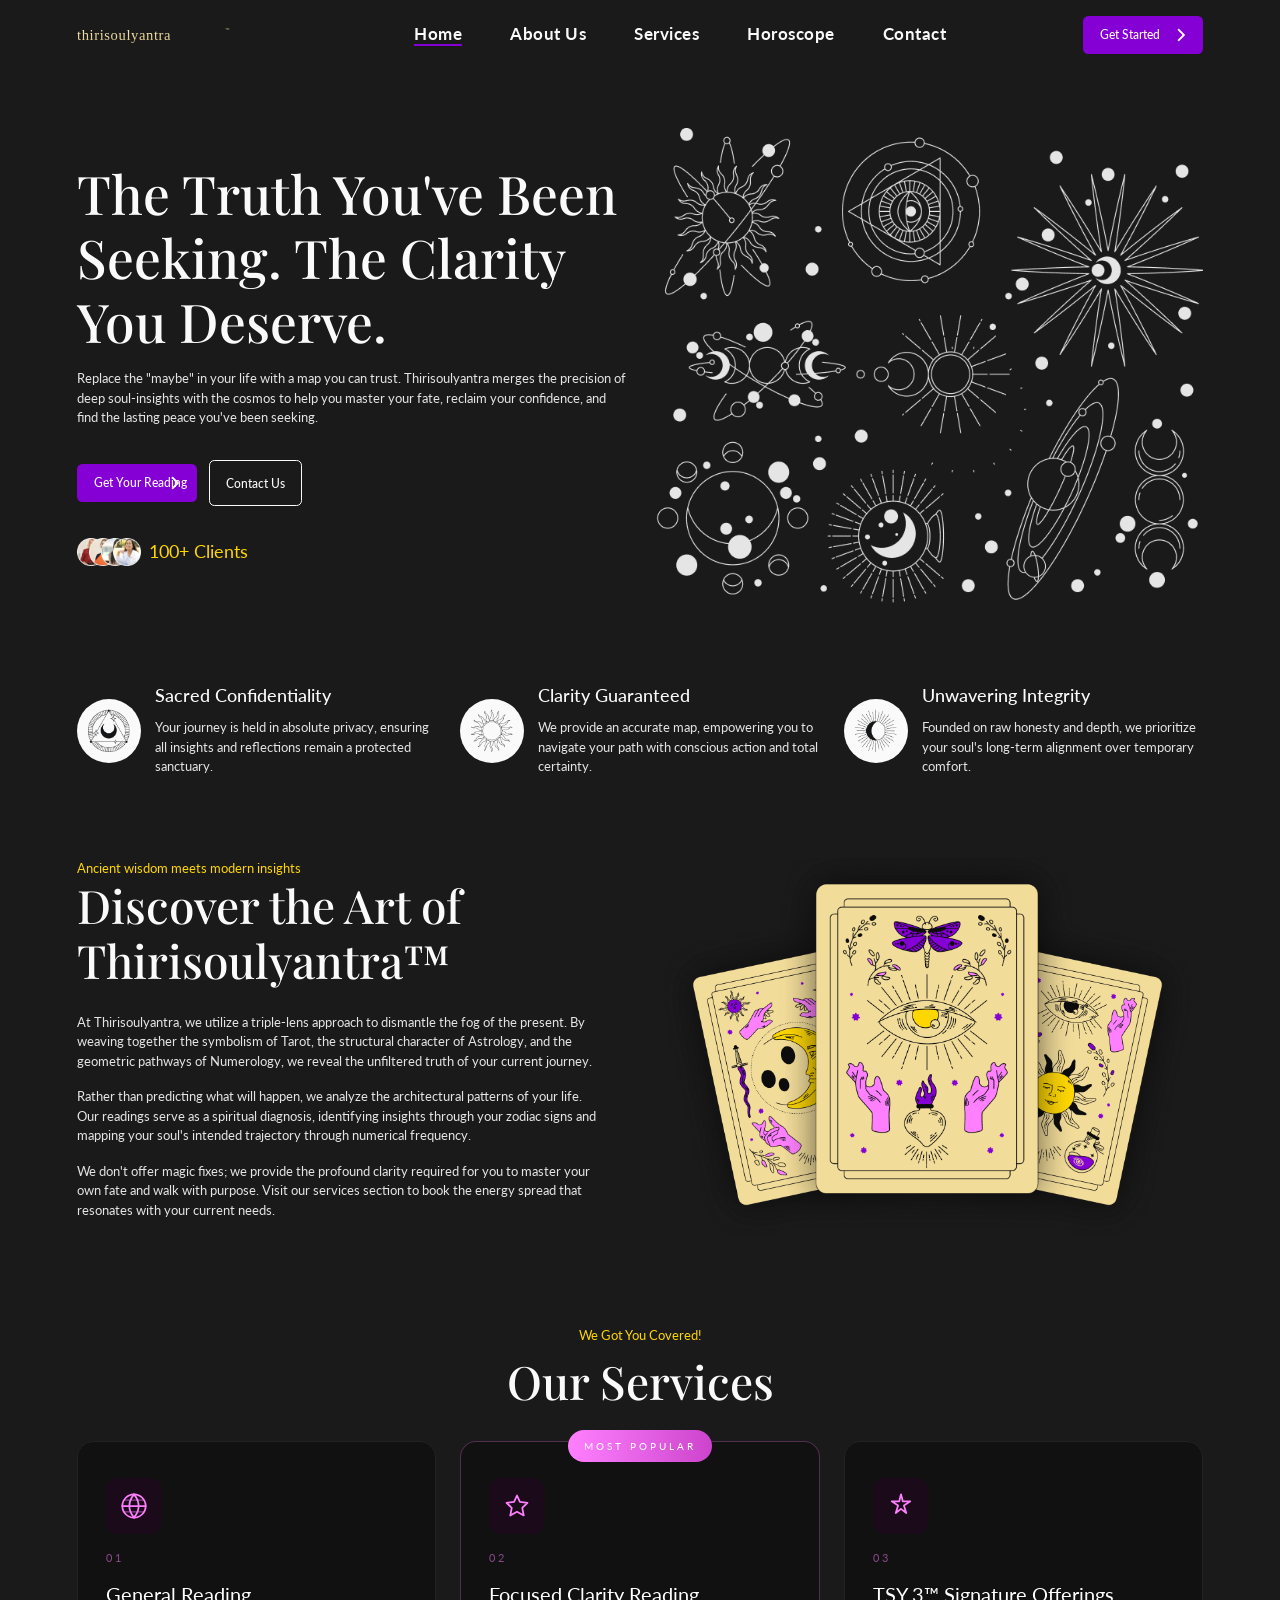
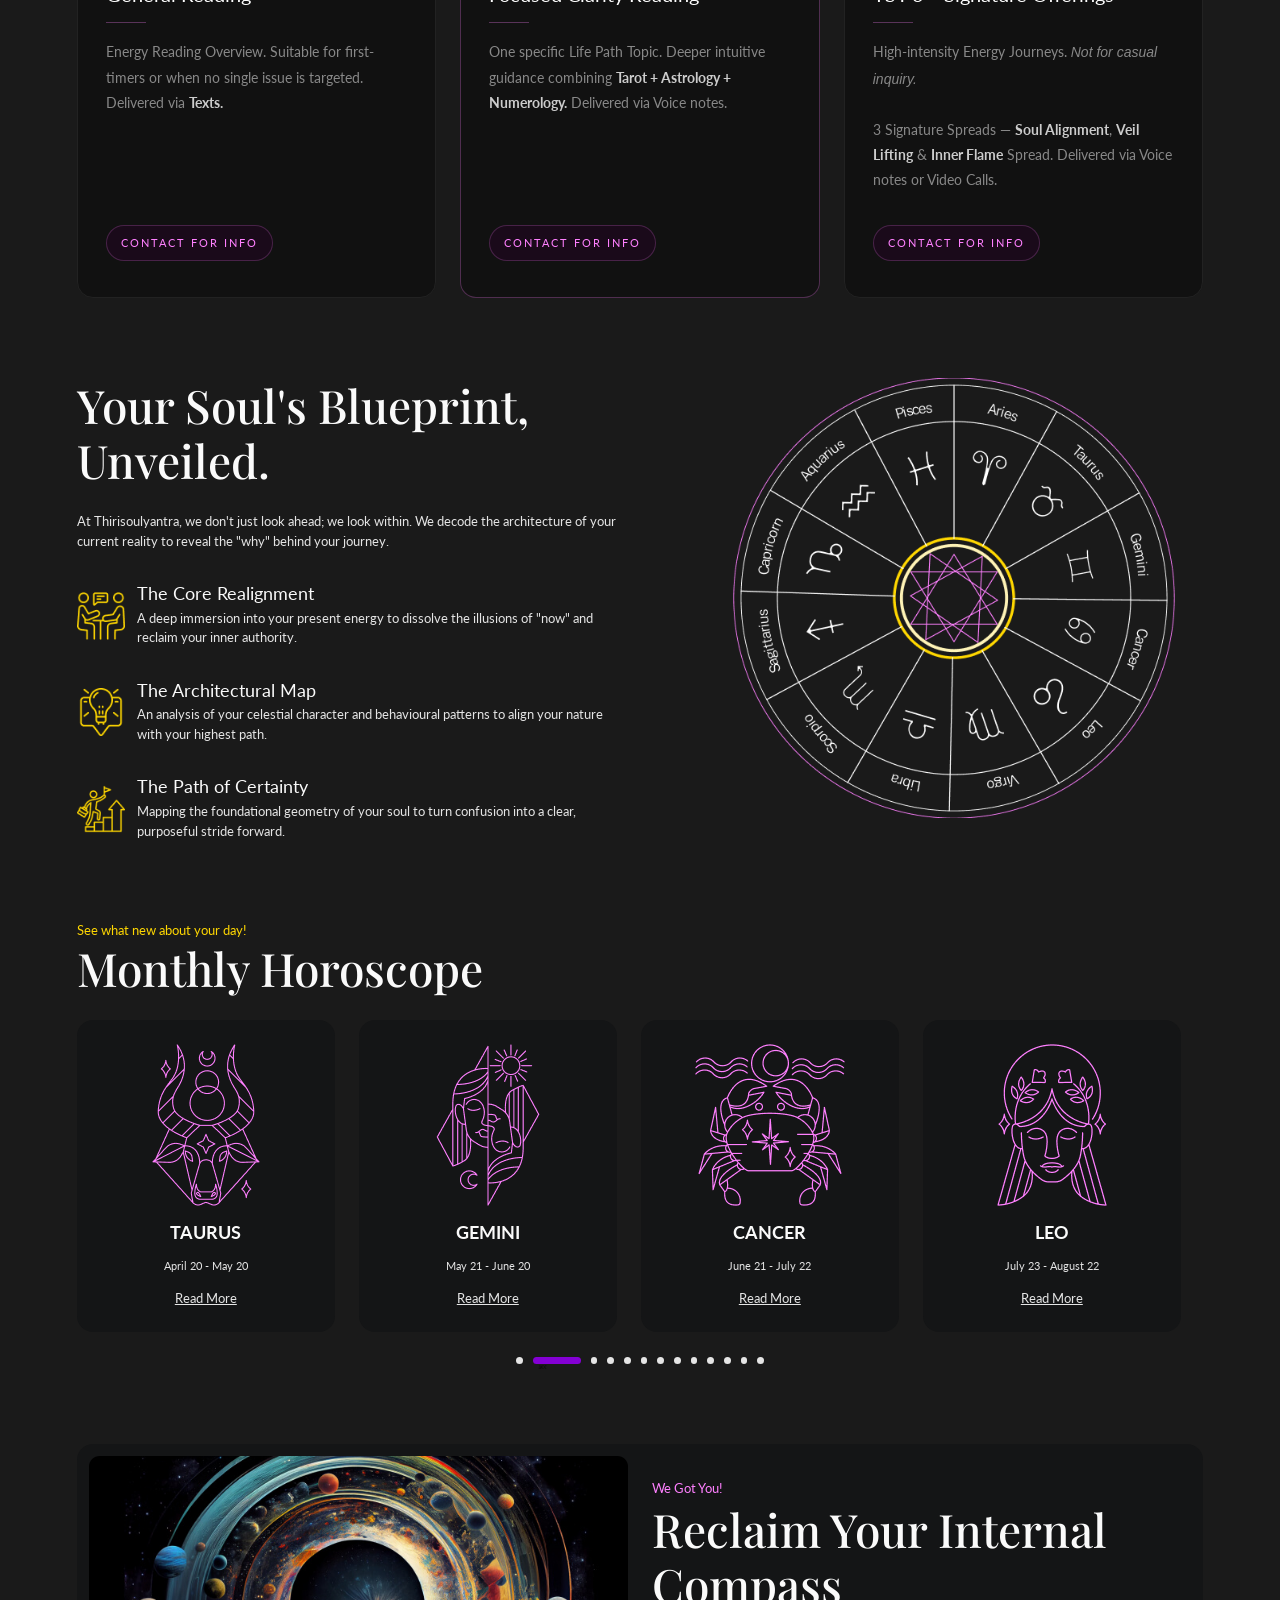
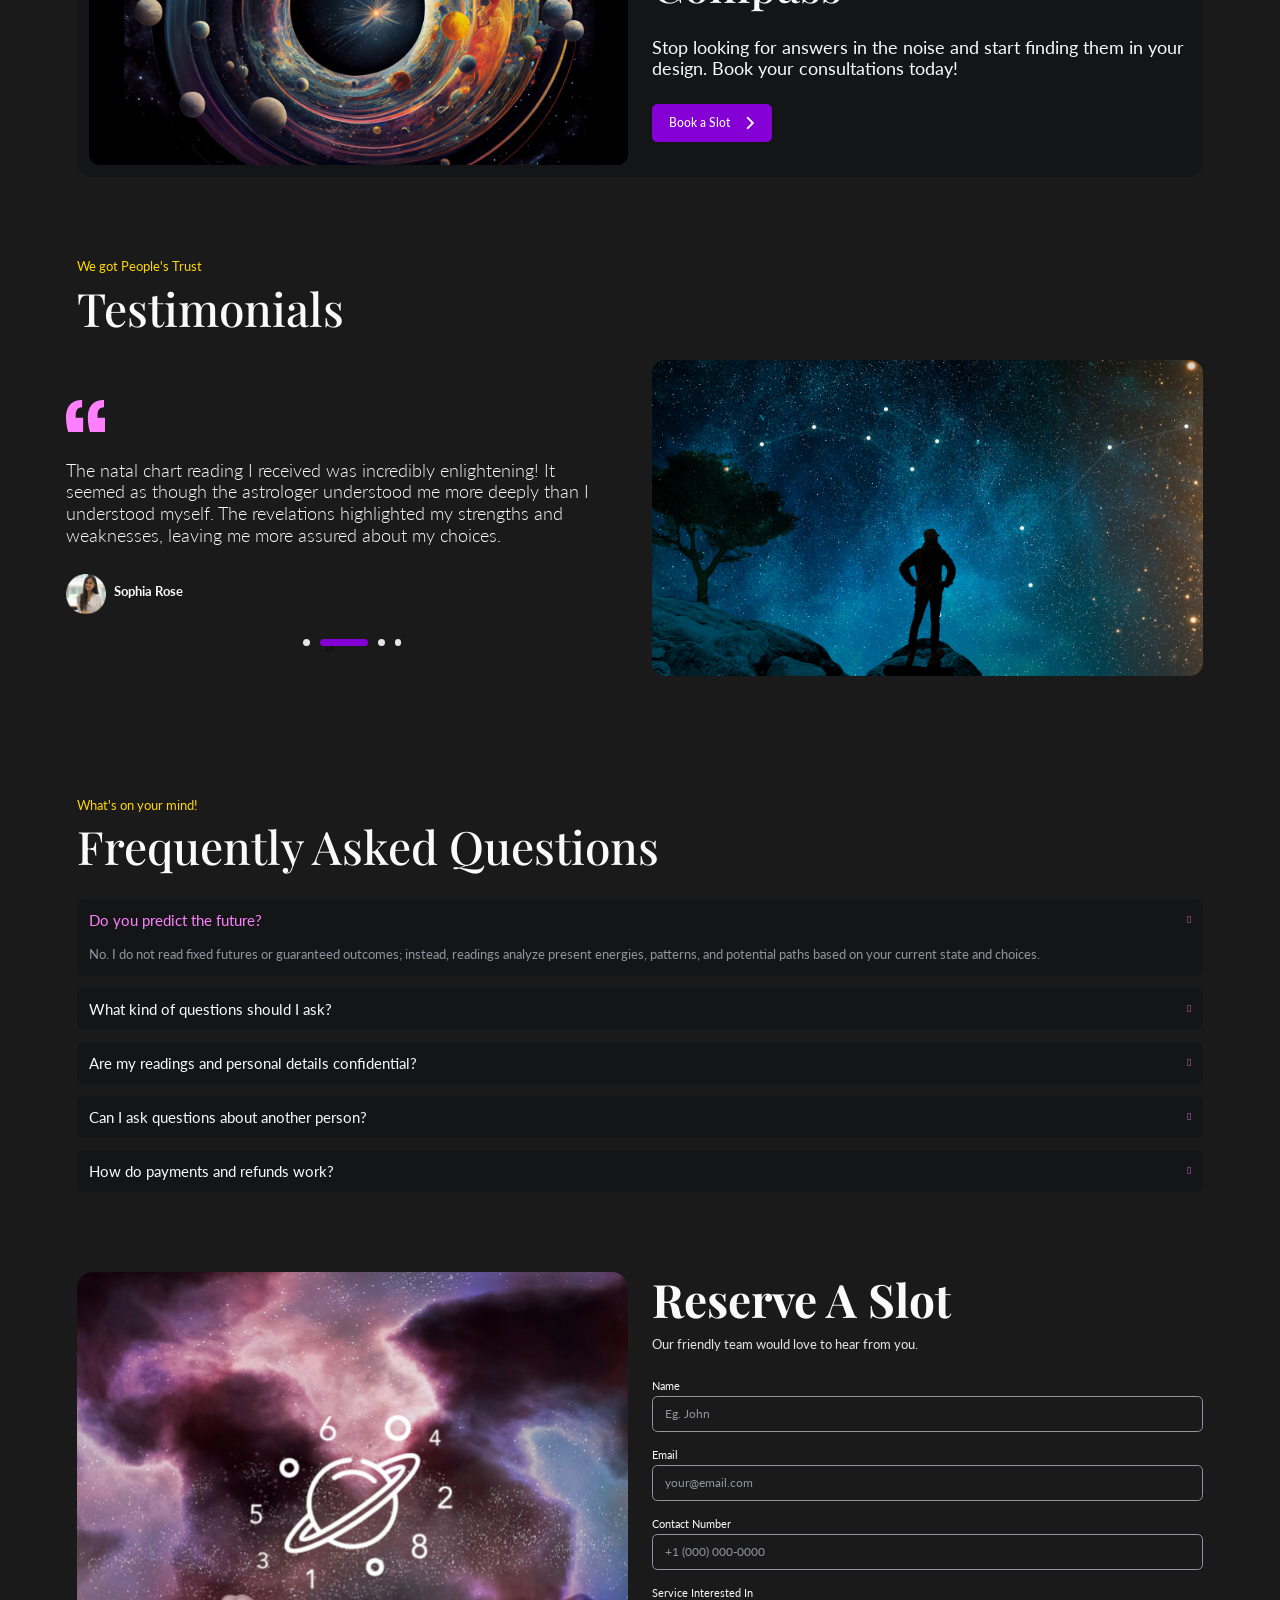
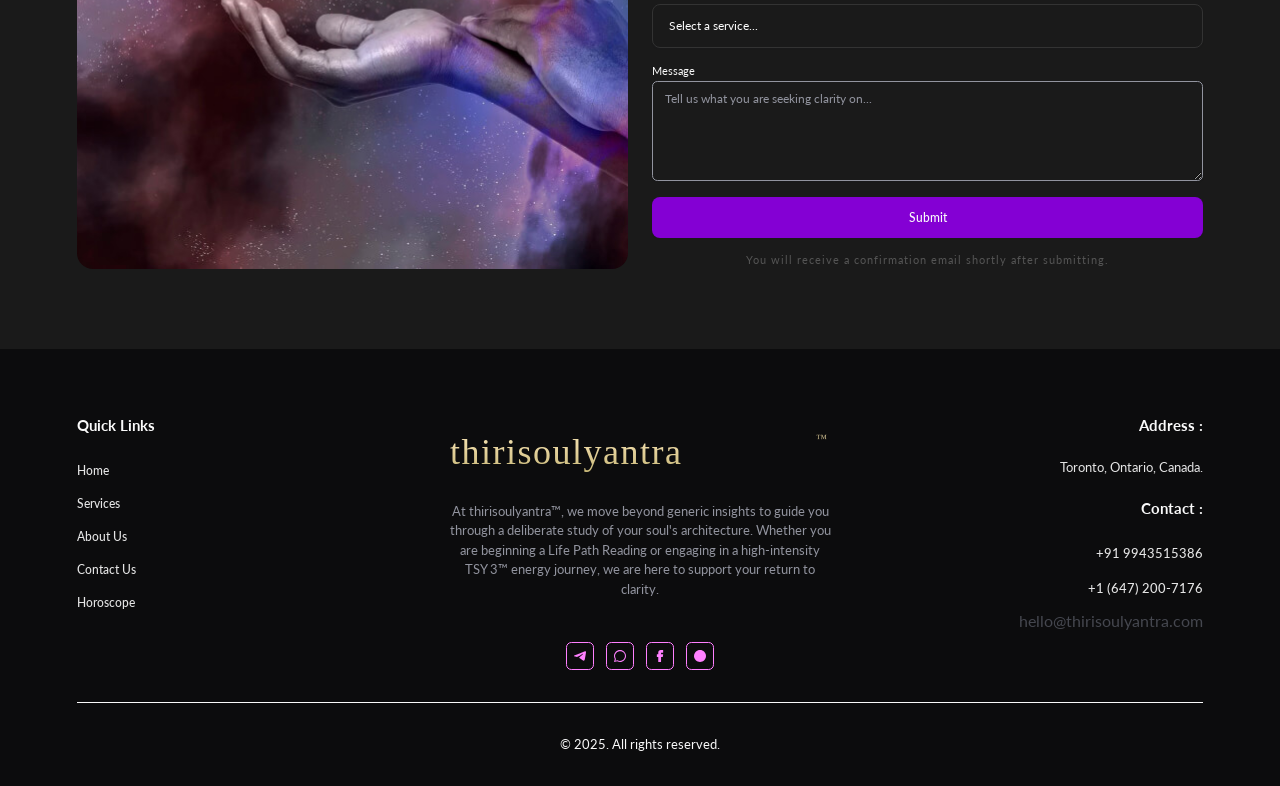
==== commit 8306da66: "all changes done - service" ====
--- a/index.html
+++ b/index.html
@@ -253,7 +253,7 @@
 <img alt="student-3.png" src="./student-3.png"/>
 <img alt="student-4.png" src="./student-4.png"/>
 </div>
-<h5 class="fw-400 color-sec">50,000+ Clients</h5>
+<h5 class="fw-400 color-sec">100+ Clients</h5>
 </div>
 </div>
 <div class="col-md-6">
@@ -330,60 +330,198 @@
 <!-- About Section End -->
 <!-- Service Section Start -->
 <section class="service-sec mb-120 wow fadeInUp" data-wow-delay="540ms" id="services">
-<div class="container-fluid">
-<div class="heading mb-36">
-<div>
-<p class="color-sec">We Got You Covered!</p>
-<h3>Our Services</h3>
-
-<div class="row service-slider align-items-stretch">
-
-<div class="col-12 service-block h-100">
-<div class="svg-block mb-20">
-<svg fill="none" height="128" viewbox="0 0 122 128" width="122" xmlns="http://www.w3.org/2000/svg">
-<path d="M30.97 99.7922C30.0463 100.014 29.1943 100.467 28.4943 101.109C27.7943 101.751 27.2695 102.561 26.9694 103.462C26.6693 104.363 26.6037 105.326 26.779 106.259C26.9542 107.193 27.3645 108.066 27.971 108.797H88.5355C89.1313 108.06 89.5315 107.185 89.6988 106.252C89.8662 105.319 89.7953 104.359 89.4929 103.461C89.1905 102.563 88.6662 101.756 87.9687 101.115C87.2712 100.473 86.4231 100.018 85.5029 99.7917C91.5941 95.2771 96.4686 89.3203 99.6887 82.4563C102.909 75.5923 104.374 68.036 103.952 60.4659C103.53 52.8959 101.235 45.5491 97.2719 39.0853C93.3091 32.6216 87.803 27.2433 81.2479 23.4334C50.9564 5.79423 12.4522 27.6784 12.4522 63.0254C12.442 70.1762 14.1126 77.2293 17.3292 83.6158C20.5458 90.0023 25.2183 95.5434 30.97 99.7922ZM80.2479 25.1486C86.6984 28.8971 92.0843 34.2314 95.8949 40.6455C99.7055 47.0595 101.814 54.3407 102.021 61.7985C102.228 69.2562 100.527 76.6432 97.0781 83.2588C93.6293 89.8745 88.5477 95.4994 82.3151 99.6001H34.1721C28.1012 95.6249 23.1174 90.1987 19.6716 83.8126C16.2257 77.4264 14.4265 70.2819 14.4369 63.0254C14.4369 29.2001 51.2865 8.28048 80.2479 25.1486Z" fill="#FF80FF"></path>
-<path d="M112.442 63.025C112.442 62.7618 112.337 62.5094 112.151 62.3233C111.965 62.1373 111.712 62.0327 111.449 62.0327C111.186 62.0327 110.934 62.1373 110.748 62.3233C110.562 62.5094 110.457 62.7618 110.457 63.025C110.477 74.9013 106.43 86.4265 98.9891 95.6825C98.9075 95.784 98.8467 95.9006 98.8102 96.0257C98.7737 96.1507 98.7622 96.2817 98.7764 96.4112C98.7905 96.5407 98.83 96.6661 98.8926 96.7804C98.9552 96.8946 99.0397 96.9954 99.1412 97.0769C99.2428 97.1585 99.3594 97.2193 99.4844 97.2558C99.6095 97.2923 99.7405 97.3038 99.87 97.2897C99.9995 97.2756 100.125 97.236 100.239 97.1734C100.353 97.1108 100.454 97.0263 100.536 96.9248C108.261 87.3172 112.463 75.3534 112.442 63.025Z" fill="#FF80FF"></path>
-<path d="M40.0997 14.0391C47.3235 11.3734 55.0464 10.3343 62.7178 10.996C70.3893 11.6576 77.8202 14.0037 84.4809 17.8669C85.6127 18.5237 86.611 16.8116 85.481 16.1517C78.5668 12.1411 70.8528 9.70557 62.8892 9.01879C54.9255 8.33201 46.9085 9.41089 39.4098 12.1785C38.1855 12.6312 38.8584 14.4953 40.0997 14.0391Z" fill="#FF80FF"></path>
-<path d="M6.01625 63.025C6.01625 62.7619 5.91171 62.5094 5.72561 62.3233C5.53952 62.1372 5.28713 62.0327 5.02395 62.0327C4.76077 62.0327 4.50834 62.1372 4.32224 62.3233C4.13615 62.5094 4.03161 62.7619 4.03161 63.025C3.98695 75.1802 8.07211 86.9901 15.6177 96.5198C16.412 97.5303 17.9972 96.3347 17.176 95.2929C9.90788 86.1118 5.97313 74.7347 6.01625 63.025Z" fill="#FF80FF"></path>
-<path d="M35.8765 61.428C35.7577 61.596 35.694 61.7968 35.6943 62.0025C35.6947 62.2083 35.759 62.4088 35.8785 62.5764C46.872 78.0432 69.9582 78.1948 81.1647 62.5803C81.2855 62.4122 81.3507 62.2105 81.351 62.0035C81.3514 61.7965 81.2869 61.5946 81.1667 61.4261C70.0745 45.8455 46.9526 45.7985 35.8765 61.428ZM58.5216 53.5631C60.1859 53.5628 61.813 54.0561 63.197 54.9805C64.581 55.905 65.6598 57.219 66.2969 58.7566C66.9341 60.2942 67.1009 61.9862 66.7764 63.6186C66.452 65.251 65.6507 66.7505 64.4739 67.9275C63.2972 69.1045 61.7979 69.9061 60.1656 70.231C58.5332 70.5559 56.8412 70.3894 55.3035 69.7526C53.7658 69.1158 52.4514 68.0373 51.5267 66.6535C50.6019 65.2698 50.1083 63.6428 50.1082 61.9784C50.1108 59.7477 50.998 57.6091 52.5752 56.0315C54.1524 54.4539 56.2909 53.5663 58.5216 53.5631Z" fill="#FF80FF"></path>
-<path d="M19.8469 110.781C17.9017 111.529 16.2802 112.935 15.2647 114.755C14.2492 116.575 13.904 118.693 14.2893 120.741C14.6745 122.789 15.7658 124.637 17.3732 125.963C18.9805 127.29 21.0021 128.01 23.086 128H93.4023C95.4813 128 97.495 127.273 99.0946 125.945C100.694 124.617 101.779 122.771 102.161 120.728C102.544 118.684 102.199 116.571 101.188 114.755C100.176 112.938 98.5615 111.533 96.6229 110.781H19.8469Z" fill="#FF80FF"></path>
-</svg>
-</div>
-<a class="h4 mb-20" href="#services" tabindex="-1">General Reading</a>
-<p class="white mb-20">Energy Reading Overview. Suitable for first-timers or when no single issue is targeted. Delivered via Texts. Contact for more info.</p>
-<a class="hover-content" href="#services" tabindex="-1"></a>
-</div>
-
-<div class="col-12 service-block h-100">
-<div class="svg-block mb-20">
-<svg fill="none" height="128" viewbox="0 0 131 128" width="131" xmlns="http://www.w3.org/2000/svg">
-<path d="M21.5285 41.8123L16.0916 40.1437L14.3828 34.7196C14.315 34.5018 14.1875 34.3075 14.0148 34.1585C13.8421 34.0096 13.6312 33.9121 13.4059 33.877C13.1805 33.8419 12.9499 33.8707 12.7401 33.96C12.5303 34.0494 12.3498 34.1957 12.219 34.3825L8.95071 39.0392C8.73669 39.0373 10.1007 39.0498 3.25241 38.9872C3.02563 38.9871 2.80332 39.0502 2.61039 39.1694C2.41746 39.2885 2.26153 39.4591 2.16011 39.6619C2.05869 39.8648 2.0158 40.0918 2.0362 40.3177C2.05661 40.5435 2.13954 40.7593 2.27567 40.9406L5.69424 45.4883L3.88717 50.8791C3.81442 51.0951 3.80357 51.3272 3.85585 51.549C3.90813 51.7709 4.02145 51.9737 4.18299 52.1345C4.34453 52.2954 4.54785 52.4078 4.76995 52.4591C4.99205 52.5104 5.22406 52.4985 5.43976 52.4247L10.8207 50.5784L15.389 53.9616C15.5721 54.0975 15.7896 54.1795 16.0169 54.1982C16.2442 54.2169 16.4722 54.1717 16.6751 54.0677C16.8781 53.9636 17.0478 53.8048 17.1652 53.6093C17.2827 53.4138 17.343 53.1893 17.3395 52.9613L17.2472 47.2728L21.8774 43.9731C22.0632 43.8412 22.2084 43.6599 22.2964 43.4498C22.3845 43.2396 22.4119 43.009 22.3756 42.7841C22.3393 42.5591 22.2407 42.3489 22.091 42.1771C21.9412 42.0053 21.7464 41.8789 21.5285 41.8123Z" fill="#FF80FF"></path>
-<path d="M87.7623 100.004C89.004 99.2711 90.0005 98.1863 90.6258 96.887C91.2511 95.5877 91.4772 94.1321 91.2754 92.7044C91.0735 91.2766 90.4529 89.9408 89.492 88.8657C88.531 87.7906 87.2729 87.0245 85.8767 86.6643C84.4804 86.3042 83.0087 86.3661 81.6476 86.8422C80.2866 87.3184 79.0972 88.1874 78.2299 89.3394C77.3627 90.4914 76.8564 91.8747 76.7752 93.3143C76.694 94.754 77.0415 96.1854 77.7738 97.4277C78.26 98.2531 78.9042 98.9746 79.6696 99.5509C80.4349 100.127 81.3063 100.547 82.234 100.786C83.1616 101.026 84.1274 101.08 85.076 100.945C86.0246 100.811 86.9374 100.491 87.7623 100.004Z" fill="#FF80FF"></path>
-<path d="M7.35225 107.614L6.15343 116.799C6.11821 117.048 6.15382 117.302 6.25618 117.532C6.35854 117.762 6.52353 117.958 6.73226 118.099C6.94099 118.239 7.18505 118.318 7.43649 118.326C7.68794 118.335 7.93661 118.272 8.1541 118.145L16.1931 113.505L24.5514 117.493C24.7791 117.602 25.0328 117.646 25.2839 117.619C25.5349 117.591 25.7734 117.494 25.9724 117.339C26.1714 117.184 26.323 116.976 26.4102 116.739C26.4973 116.501 26.5165 116.245 26.4656 115.997L25.3811 110.925L55.7458 117.157L56.6896 118.413L55.1488 123.006C55.0793 123.216 55.0697 123.443 55.1213 123.658C55.1729 123.874 55.2836 124.072 55.4409 124.228C55.5983 124.385 55.7962 124.495 56.0123 124.545C56.2285 124.596 56.4545 124.585 56.665 124.515L61.252 122.941L65.1452 125.824C65.3247 125.953 65.5361 126.03 65.7563 126.046C65.9766 126.063 66.1972 126.018 66.3939 125.918C66.5906 125.817 66.7558 125.665 66.8714 125.476C66.9871 125.288 67.0487 125.072 67.0495 124.851L66.9709 119.999L70.9104 117.192C71.0918 117.064 71.2338 116.887 71.3202 116.682C71.4066 116.477 71.434 116.252 71.3994 116.032C71.3648 115.812 71.2694 115.606 71.1242 115.438C70.9789 115.269 70.7895 115.144 70.5772 115.078L65.9421 113.655L64.4859 109.031C64.4181 108.819 64.293 108.631 64.1244 108.487C63.9558 108.343 63.7505 108.249 63.5313 108.215C63.3122 108.18 63.0879 108.208 62.8835 108.294C62.6791 108.38 62.5028 108.522 62.3742 108.702L59.5874 112.672L2.78988 100.81L10.9605 99.2827Z" fill="#FF80FF"></path>
-</svg>
-</div>
-<a class="h4 mb-20" href="#services" tabindex="-1">Focused Clarity Reading</a>
-<p class="white mb-20">One specific Life Path Topic. Provides deeper intuitive guidance. Tarot + Astrology + Numerology combined reading. Delivered via Voice notes. Contact for more info.</p>
-<a class="hover-content" href="#services" tabindex="-1"></a>
-</div>
-
-<div class="col-12 service-block h-100">
-<div class="svg-block mb-20">
-<svg fill="none" height="128" viewbox="0 0 122 128" width="122" xmlns="http://www.w3.org/2000/svg">
-<path d="M103.481 13.222L104.498 16.1077C104.566 16.3013 104.693 16.4689 104.861 16.5874C105.028 16.7059 105.229 16.7695 105.434 16.7694H105.448C105.655 16.7666 105.857 16.6988 106.024 16.5753C106.191 16.4519 106.315 16.2792 106.379 16.0815L107.316 13.1697L110.091 12.1232C110.282 12.0509 110.445 11.9217 110.56 11.7532C110.675 11.5846 110.735 11.3849 110.732 11.1812C110.729 10.9774 110.664 10.7794 110.545 10.6141C110.425 10.4487 110.258 10.324 110.066 10.2569L107.263 9.28883L106.245 6.40221C106.177 6.20573 106.048 6.03575 105.878 5.91643C105.707 5.7971 105.503 5.73451 105.295 5.7374C105.087 5.7403 104.885 5.80859 104.718 5.93261C104.551 6.05663 104.427 6.23006 104.364 6.42838L103.427 9.34116L100.653 10.3877C100.463 10.46 100.299 10.5892 100.184 10.7577C100.07 10.9262 100.01 11.1259 100.012 11.3297C100.015 11.5335 100.08 11.7314 100.2 11.8968C100.319 12.0621 100.486 12.1868 100.678 12.2539L103.481 13.222Z" fill="#FF80FF"></path>
-<path d="M77.0494 106.61C77.1797 106.61 77.3088 106.584 77.4292 106.534C77.5497 106.484 77.6591 106.411 77.7512 106.319C77.8434 106.227 77.9165 106.118 77.9663 105.997C78.0161 105.877 78.0418 105.748 78.0417 105.617V85.7724C78.3843 85.6345 78.693 85.424 78.9465 85.1555C79.2 84.8869 79.3924 84.5666 79.5103 84.2167C79.6283 83.8667 79.669 83.4953 79.6298 83.128C79.5905 82.7608 79.4722 82.4064 79.283 82.0893C79.021 81.65 78.6352 81.2979 78.1739 81.077C77.7127 80.8561 77.1965 80.7763 76.69 80.8476C76.1836 80.9189 75.7095 81.1382 75.3271 81.4778C74.9448 81.8175 74.6712 82.2624 74.5407 82.7569C74.3771 83.3548 74.4417 83.9922 74.722 84.545C75.0023 85.0979 75.4782 85.5268 76.0572 85.7482V105.617C76.0571 105.748 76.0827 105.877 76.1326 105.997C76.1824 106.118 76.2555 106.227 76.3476 106.319C76.4398 106.411 76.5492 106.484 76.6696 106.534C76.79 106.584 76.9191 106.61 77.0494 106.61Z" fill="#FF80FF"></path>
-</svg>
-</div>
-<a class="h4 mb-20" href="#services" tabindex="-1">TSY 3™ Signature Offerings</a>
-<p class="white mb-20">High-intensity Energy Journeys. Not for casual inquiry. We offer 3 Signature Spreads — Soul Alignment Spread, Veil Lifting Spread &amp; Inner Flame Spread. Delivery via Voice notes or Scheduled Video Calls. Contact for more info.</p>
-</div>
-
-</div>
-</div>
-</div>
-</div>
+  <div class="container-fluid">
+
+    <!-- Heading -->
+    <div class="text-center mb-48">
+      <p class="color-sec mb-8">We Got You Covered!</p>
+      <h3>Our Services</h3>
+    </div>
+
+    <!-- Cards Grid -->
+    <div style="
+      display: grid;
+      grid-template-columns: repeat(3, 1fr);
+      gap: 24px;
+    " class="services-grid">
+
+      <!-- Card 1 -->
+      <div style="
+        background: #111;
+        border: 1px solid #222;
+        border-radius: 16px;
+        padding: 36px 28px;
+        display: flex;
+        flex-direction: column;
+        gap: 16px;
+        transition: border-color 0.3s, transform 0.3s;
+      " onmouseover="this.style.borderColor='#FF80FF';this.style.transform='translateY(-4px)'"
+         onmouseout="this.style.borderColor='#222';this.style.transform='translateY(0)'">
+
+        <!-- Icon -->
+        <div style="width:56px; height:56px; background:#1a0a1a; border-radius:12px; display:flex; align-items:center; justify-content:center;">
+          <svg width="28" height="28" viewBox="0 0 24 24" fill="none" xmlns="http://www.w3.org/2000/svg">
+            <circle cx="12" cy="12" r="10" stroke="#FF80FF" stroke-width="1.5"/>
+            <path d="M12 2C12 2 8 7 8 12C8 17 12 22 12 22" stroke="#FF80FF" stroke-width="1.5" stroke-linecap="round"/>
+            <path d="M12 2C12 2 16 7 16 12C16 17 12 22 12 22" stroke="#FF80FF" stroke-width="1.5" stroke-linecap="round"/>
+            <path d="M2 12H22" stroke="#FF80FF" stroke-width="1.5" stroke-linecap="round"/>
+            <path d="M3.5 7H20.5M3.5 17H20.5" stroke="#FF80FF" stroke-width="1" stroke-linecap="round" opacity="0.5"/>
+          </svg>
+        </div>
+
+        <!-- Number -->
+        <p style="font-size:11px; letter-spacing:3px; color:#FF80FF; opacity:0.5; margin:0;">01</p>
+
+        <!-- Title -->
+        <h4 style="color:#fff; margin:0; font-size:20px;">General Reading</h4>
+
+        <!-- Divider -->
+        <div style="width:40px; height:1px; background:#FF80FF; opacity:0.3;"></div>
+
+        <!-- Description -->
+        <p style="color:#888; font-size:14px; line-height:1.8; margin:0;">
+          Energy Reading Overview. Suitable for first-timers or when no single issue is targeted.
+          Delivered via <strong style="color:#ccc;">Texts.</strong>
+        </p>
+
+        <!-- Tag -->
+        <div style="margin-top:auto; padding-top:16px;">
+          <span style="
+            background:#1a0a1a;
+            border:1px solid #FF80FF33;
+            color:#FF80FF;
+            font-size:11px;
+            letter-spacing:2px;
+            padding:6px 14px;
+            border-radius:20px;
+          ">CONTACT FOR INFO</span>
+        </div>
+
+      </div>
+
+      <!-- Card 2 -->
+      <div style="
+        background: #111;
+        border: 1px solid #FF80FF44;
+        border-radius: 16px;
+        padding: 36px 28px;
+        display: flex;
+        flex-direction: column;
+        gap: 16px;
+        position: relative;
+        transition: border-color 0.3s, transform 0.3s;
+      " onmouseover="this.style.borderColor='#FF80FF';this.style.transform='translateY(-4px)'"
+         onmouseout="this.style.borderColor='#FF80FF44';this.style.transform='translateY(0)'">
+
+        <!-- Popular badge -->
+        <div style="
+          position:absolute; top:-12px; left:50%; transform:translateX(-50%);
+          background: linear-gradient(90deg, #FF80FF, #cc44cc);
+          color:#fff; font-size:10px; letter-spacing:3px;
+          padding:5px 16px; border-radius:20px;
+          white-space:nowrap;
+        ">MOST POPULAR</div>
+
+        <!-- Icon -->
+        <div style="width:56px; height:56px; background:#1a0a1a; border-radius:12px; display:flex; align-items:center; justify-content:center;">
+          <svg width="28" height="28" viewBox="0 0 24 24" fill="none" xmlns="http://www.w3.org/2000/svg">
+            <path d="M12 3L14.5 8.5L21 9.27L16.5 13.64L17.76 20.12L12 17L6.24 20.12L7.5 13.64L3 9.27L9.5 8.5L12 3Z" stroke="#FF80FF" stroke-width="1.5" stroke-linecap="round" stroke-linejoin="round"/>
+          </svg>
+        </div>
+
+        <p style="font-size:11px; letter-spacing:3px; color:#FF80FF; opacity:0.5; margin:0;">02</p>
+
+        <h4 style="color:#fff; margin:0; font-size:20px;">Focused Clarity Reading</h4>
+
+        <div style="width:40px; height:1px; background:#FF80FF; opacity:0.3;"></div>
+
+        <p style="color:#888; font-size:14px; line-height:1.8; margin:0;">
+          One specific Life Path Topic. Deeper intuitive guidance combining
+          <strong style="color:#ccc;">Tarot + Astrology + Numerology.</strong>
+          Delivered via Voice notes.
+        </p>
+
+        <div style="margin-top:auto; padding-top:16px;">
+          <span style="
+            background:#1a0a1a;
+            border:1px solid #FF80FF33;
+            color:#FF80FF;
+            font-size:11px;
+            letter-spacing:2px;
+            padding:6px 14px;
+            border-radius:20px;
+          ">CONTACT FOR INFO</span>
+        </div>
+
+      </div>
+
+      <!-- Card 3 -->
+      <div style="
+        background: #111;
+        border: 1px solid #222;
+        border-radius: 16px;
+        padding: 36px 28px;
+        display: flex;
+        flex-direction: column;
+        gap: 16px;
+        transition: border-color 0.3s, transform 0.3s;
+      " onmouseover="this.style.borderColor='#FF80FF';this.style.transform='translateY(-4px)'"
+         onmouseout="this.style.borderColor='#222';this.style.transform='translateY(0)'">
+
+        <!-- Icon -->
+        <div style="width:56px; height:56px; background:#1a0a1a; border-radius:12px; display:flex; align-items:center; justify-content:center;">
+          <svg width="28" height="28" viewBox="0 0 24 24" fill="none" xmlns="http://www.w3.org/2000/svg">
+            <path d="M12 2L13.5 8H20L14.5 11.5L16.5 18L12 14.5L7.5 18L9.5 11.5L4 8H10.5L12 2Z" stroke="#FF80FF" stroke-width="1.5" stroke-linecap="round" stroke-linejoin="round"/>
+          </svg>
+        </div>
+
+        <p style="font-size:11px; letter-spacing:3px; color:#FF80FF; opacity:0.5; margin:0;">03</p>
+
+        <h4 style="color:#fff; margin:0; font-size:20px;">TSY 3™ Signature Offerings</h4>
+
+        <div style="width:40px; height:1px; background:#FF80FF; opacity:0.3;"></div>
+
+        <p style="color:#888; font-size:14px; line-height:1.8; margin:0;">
+          High-intensity Energy Journeys. <em>Not for casual inquiry.</em><br><br>
+          3 Signature Spreads —
+          <strong style="color:#ccc;">Soul Alignment</strong>,
+          <strong style="color:#ccc;">Veil Lifting</strong> &amp;
+          <strong style="color:#ccc;">Inner Flame</strong> Spread.
+          Delivered via Voice notes or Video Calls.
+        </p>
+
+        <div style="margin-top:auto; padding-top:16px;">
+          <span style="
+            background:#1a0a1a;
+            border:1px solid #FF80FF33;
+            color:#FF80FF;
+            font-size:11px;
+            letter-spacing:2px;
+            padding:6px 14px;
+            border-radius:20px;
+          ">CONTACT FOR INFO</span>
+        </div>
+
+      </div>
+
+    </div>
+  </div>
 </section>
 <!-- Service Section End -->
+
+<!-- Responsive styles for services grid -->
+<style>
+  @media (max-width: 991px) {
+    .services-grid {
+      grid-template-columns: repeat(2, 1fr) !important;
+    }
+  }
+  @media (max-width: 600px) {
+    .services-grid {
+      grid-template-columns: 1fr !important;
+    }
+  }
+</style>
 <!-- About Section Start -->
 <section class="about-block mb-120 wow fadeInUp" data-wow-delay="550ms" id="discover">
 <div class="container-fluid">
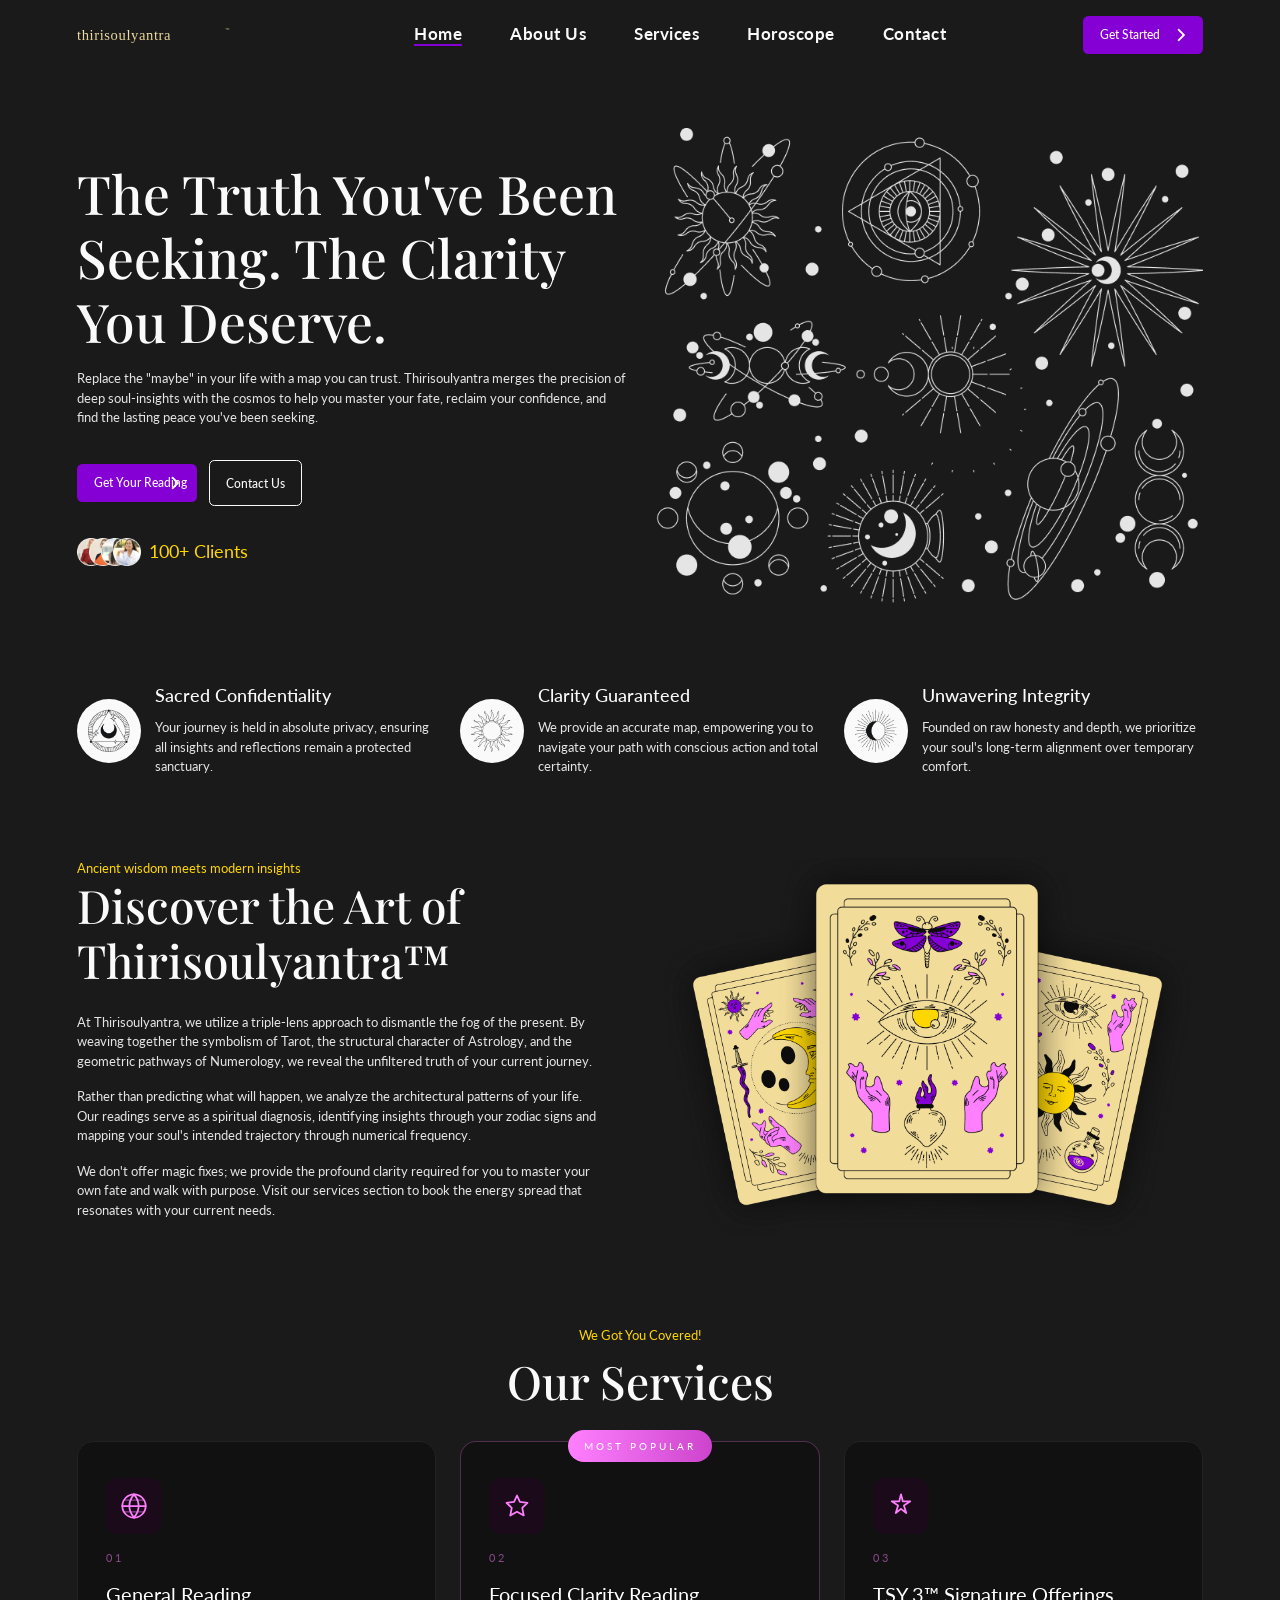
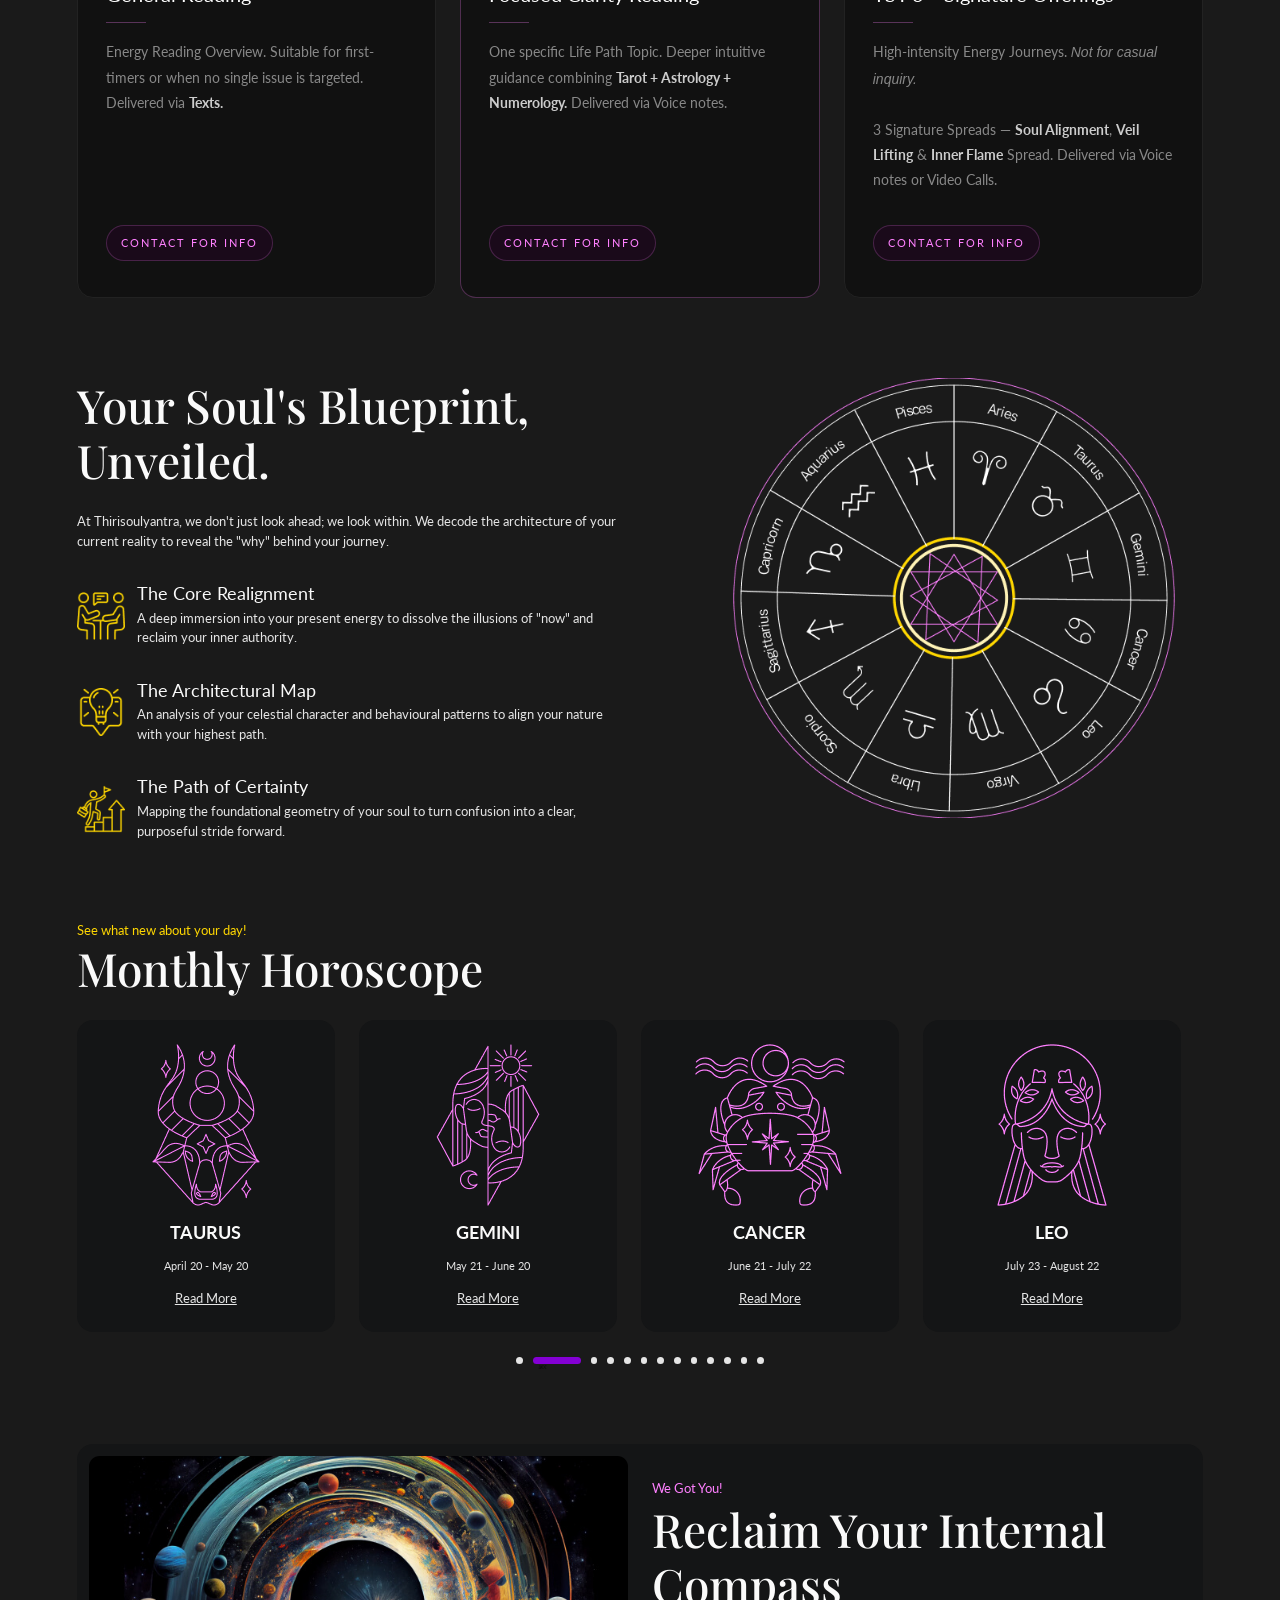
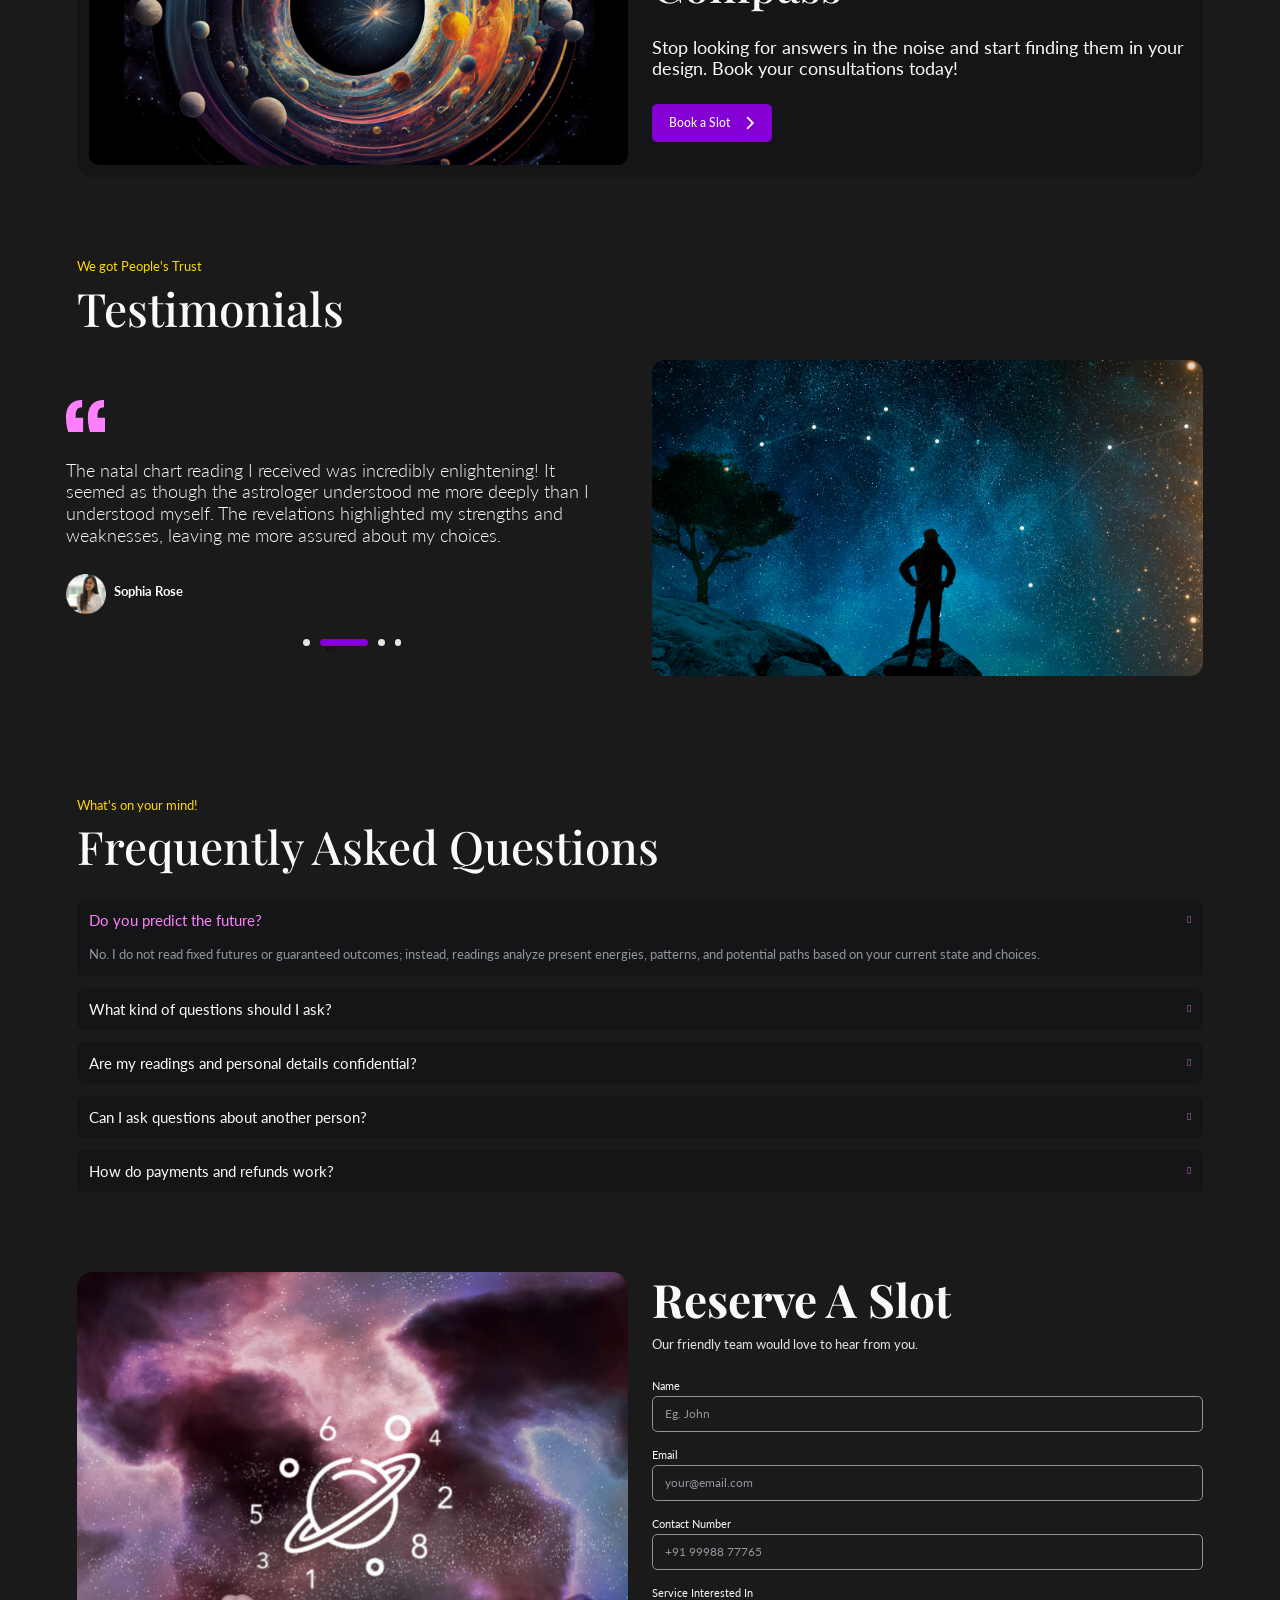
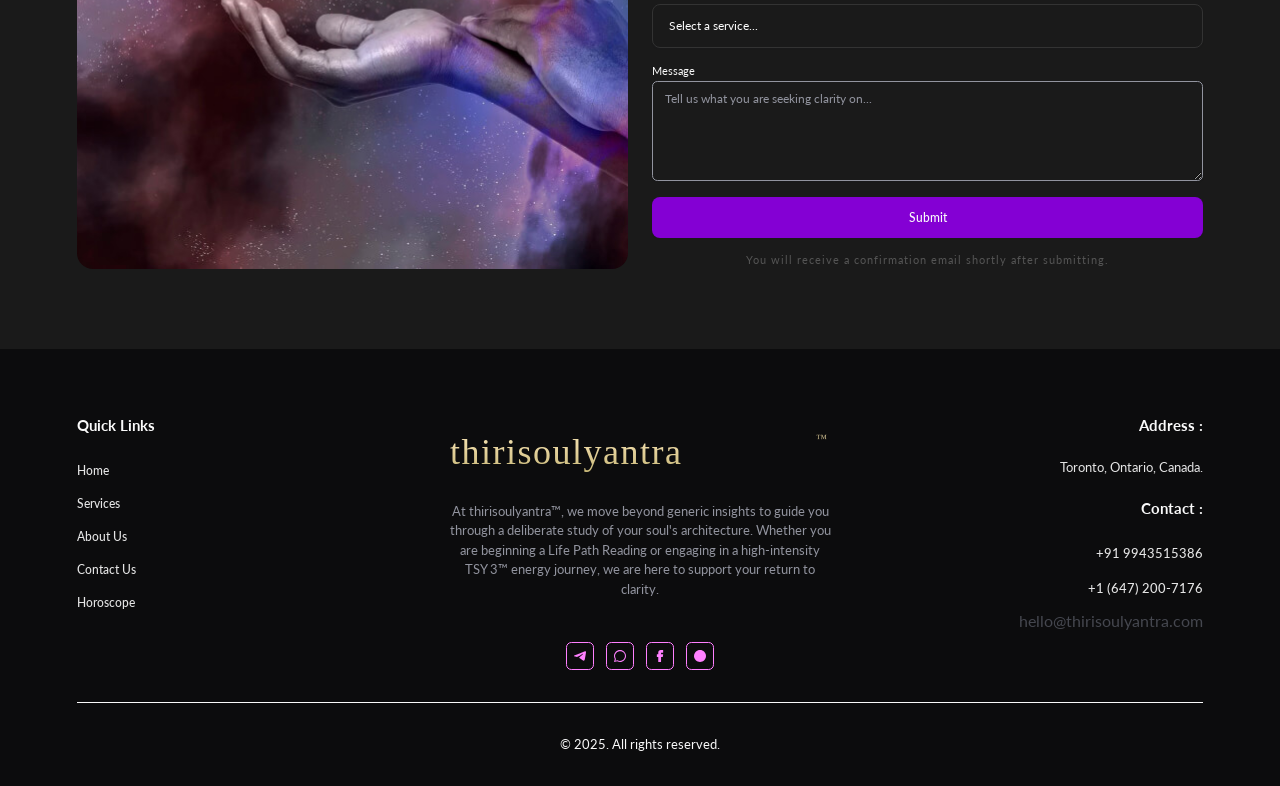
==== commit 40181b59: "Necessary changes made -  formsubmit, phno" ====
--- a/index.html
+++ b/index.html
@@ -853,7 +853,7 @@
           </div>
 
           <form 
-            action="https://formsubmit.co/jeevaharidas001@gmail.com" 
+            action="https://formsubmit.co/harishmasevugamoorthy@gmail.com" 
             method="POST">
 
             <!-- FormSubmit hidden settings -->
@@ -883,7 +883,7 @@
             <!-- Phone -->
             <div class="mb-16">
               <p class="subtitle mb-4p white">Contact Number</p>
-              <input class="form-control" name="phone" placeholder="+1 (000) 000-0000" required type="tel"/>
+              <input class="form-control" name="phone" placeholder="+91 99988 77765" required type="tel"/>
             </div>
 
             <!-- Service -->
@@ -1123,19 +1123,22 @@
 <ul class="mobile-nav__contact list-unstyled">
 <li>
 <i class="fas fa-envelope"></i>
-<a href="mailto:hello@thirisoulyantra.com">hello@thirisoulyantra.com</a>
+<a href="mailto:harishmasevugamoorthy@gmail.com">harishmasevugamoorthy@gmail.com</a>
 </li>
 <li>
 <i class="fa-solid fa-phone"></i>
-<a href="tel:+16472007176">+1 (647) 200-7176</a>
+<a href="tel:+91 99983 87364">+91 99983 87364</a>
 </li>
 </ul>
 <div class="mobile-nav__social">
-<a href="#"><i class="fa-brands fa-instagram"></i></a>
-<a href="#"><i class="fa-brands fa-facebook-f"></i></a>
-<a href="#"><i class="fab fa-youtube"></i></a>
-</div>
-</div>
+  <a href="https://www.instagram.com/thirisoulyantra" target="_blank" rel="noopener noreferrer"><i class="fa-brands fa-instagram"></i></a>
+  <a href="https://www.facebook.com/ThirisoulyantraByHarishmaSevugamoorthy" target="_blank" rel="noopener noreferrer"><i class="fa-brands fa-facebook-f"></i></a>
+  <a href="https://www.youtube.com/@thirisoulyantra" target="_blank" rel="noopener noreferrer"><i class="fab fa-youtube"></i></a>
+  <a href="https://www.linkedin.com/company/thirisoulyantra/" target="_blank" rel="noopener noreferrer"><i class="fab fa-linkedin-in"></i></a>
+  <a href="https://www.threads.net/@thirisoulyantra" target="_blank" rel="noopener noreferrer" style="font-size:13px; letter-spacing:1px;">Threads</a>
+</div>
+</div>
+
 </div>
 <!-- Mobile Menu End -->
 <!-- Jquery Js -->
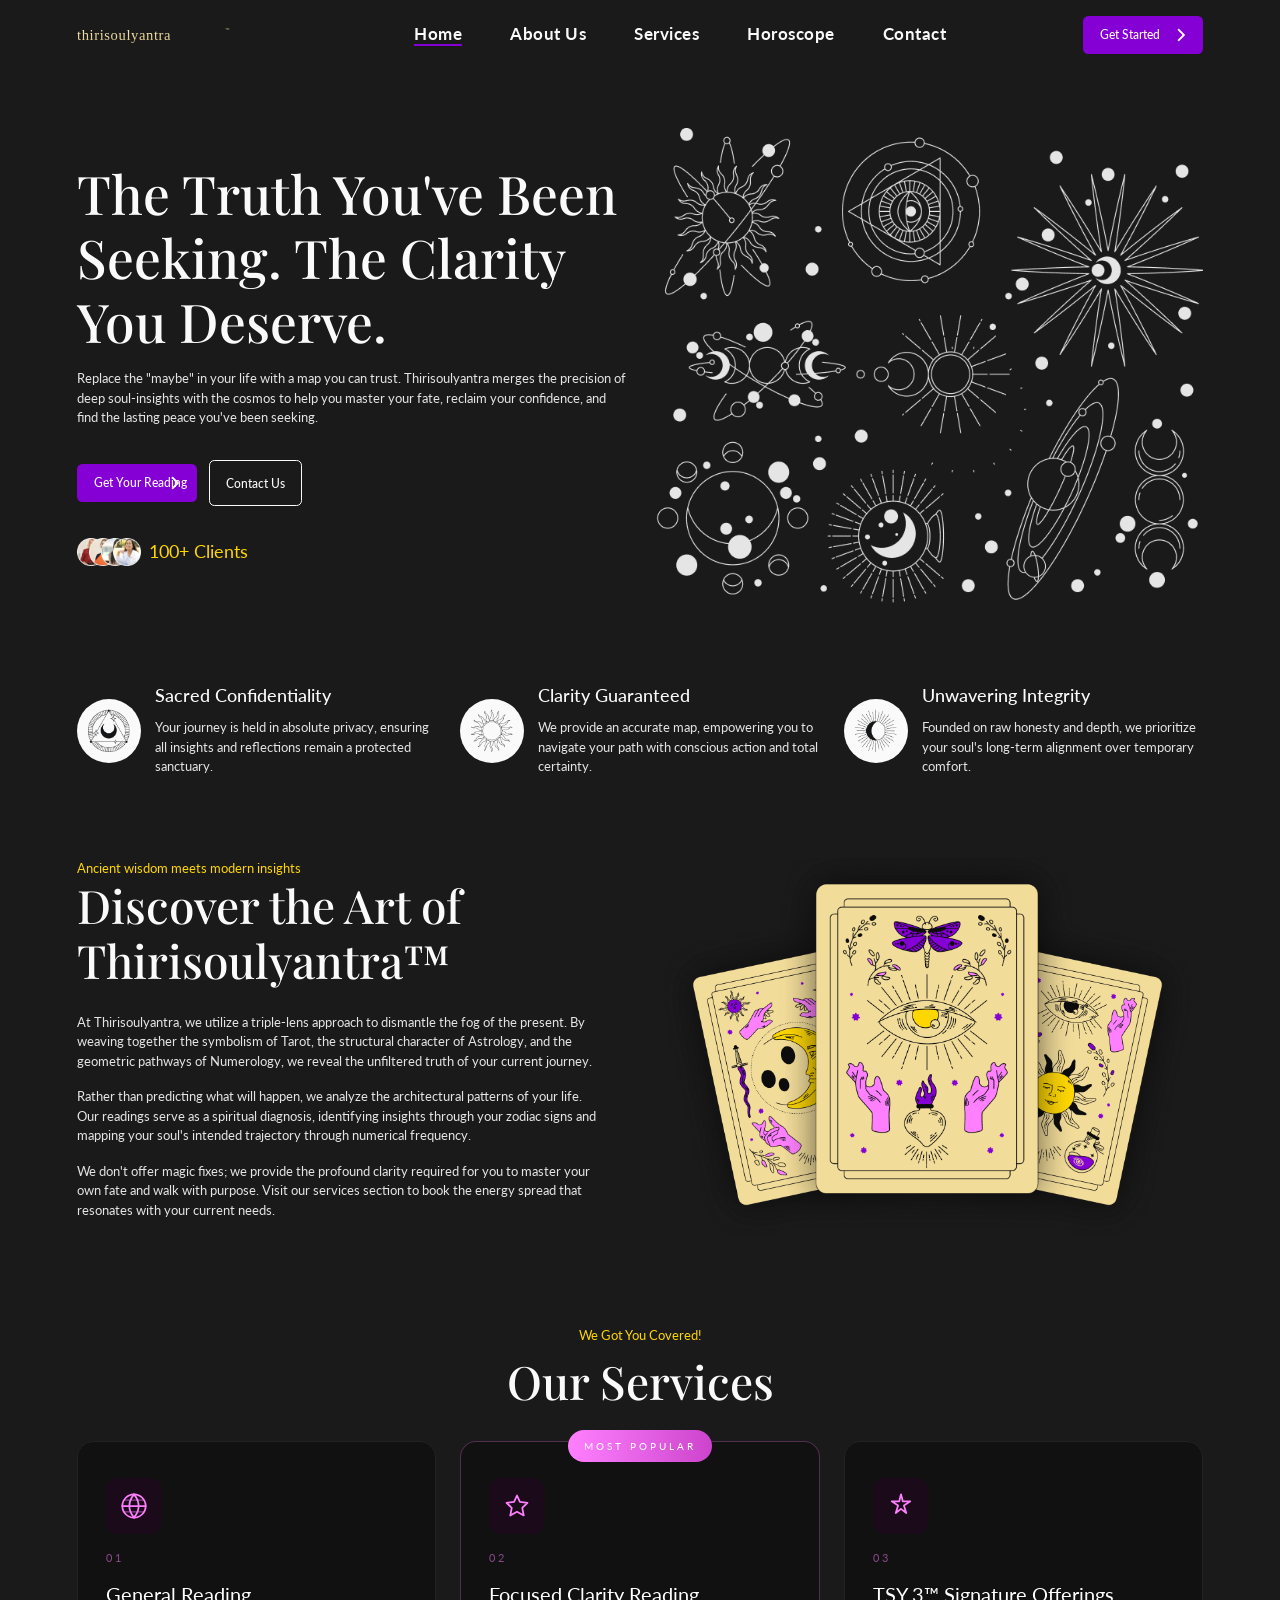
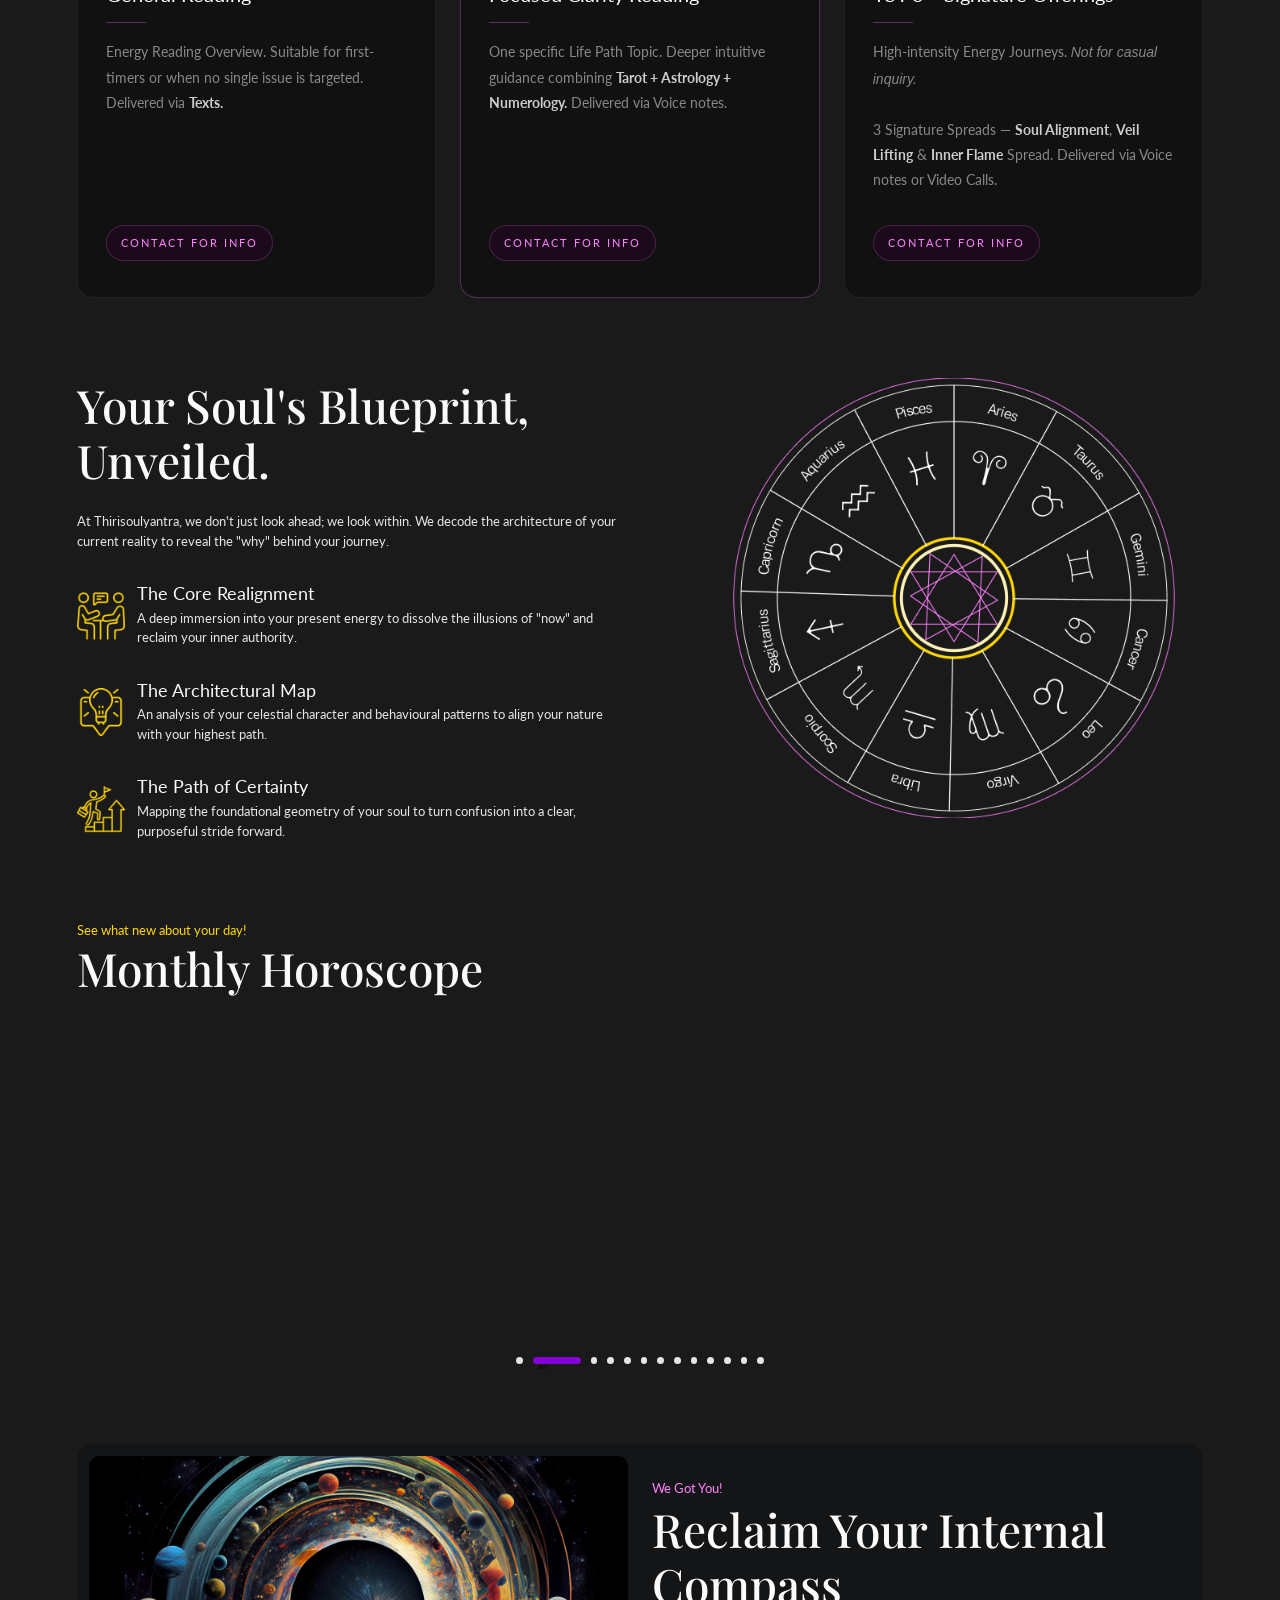
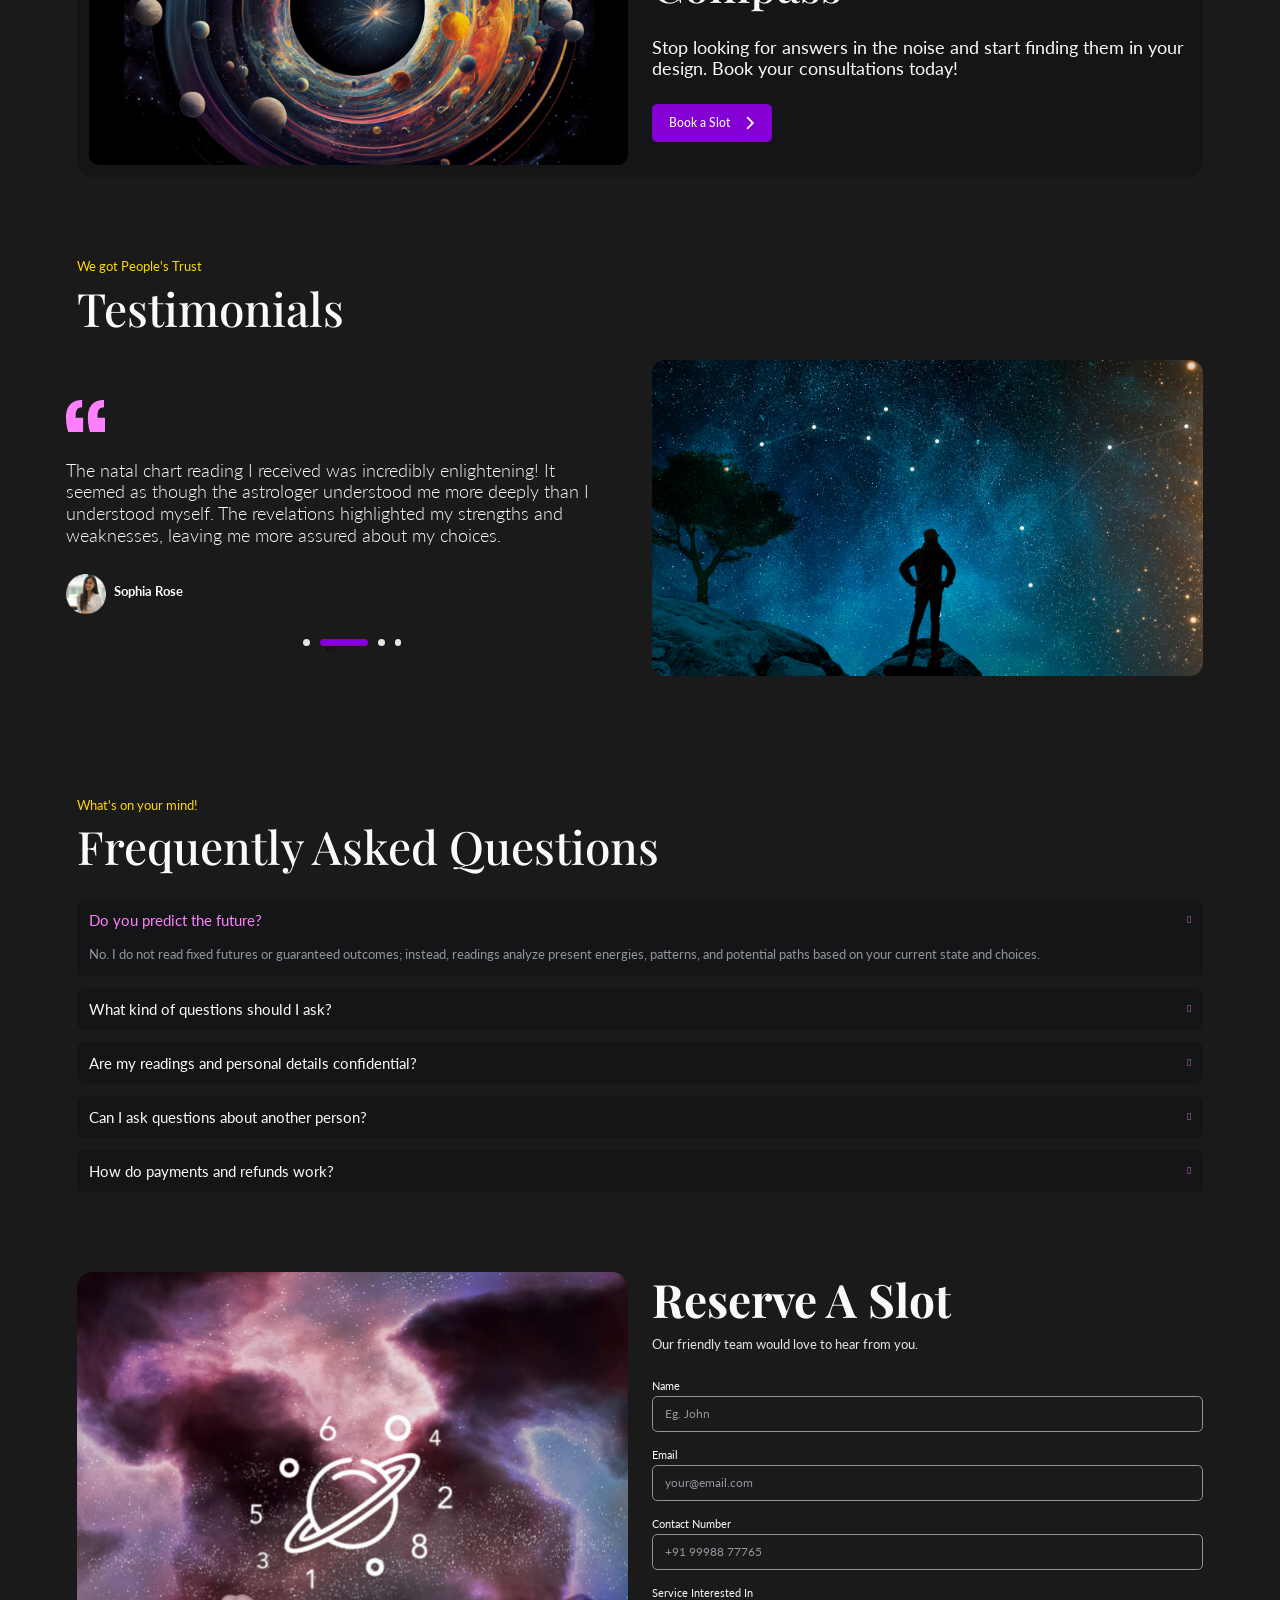
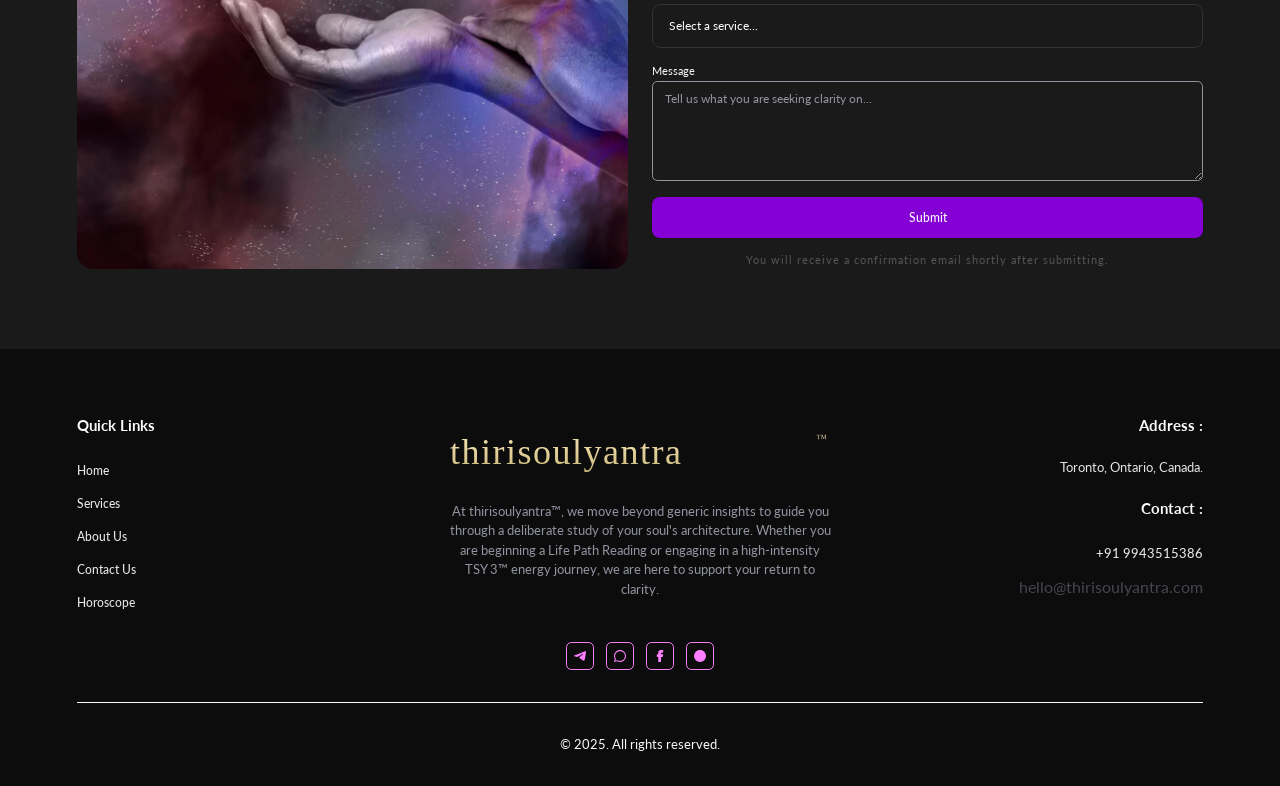
==== commit 02dbf12e: "canada phnbo take out" ====
--- a/index.html
+++ b/index.html
@@ -1070,9 +1070,6 @@
 <div>
 <a class="hover-content text-18 mb-12 fw-500" href="tel:+919943515386">+91 9943515386</a>
 </div>
-<div>
-<a class="hover-content text-18 mb-12 fw-500" href="tel:+16472007176">+1 (647) 200-7176</a>
-</div>
 <a href="mailto:hello@thirisoulyantra.com">hello@thirisoulyantra.com</a>
 </div>
 </div>
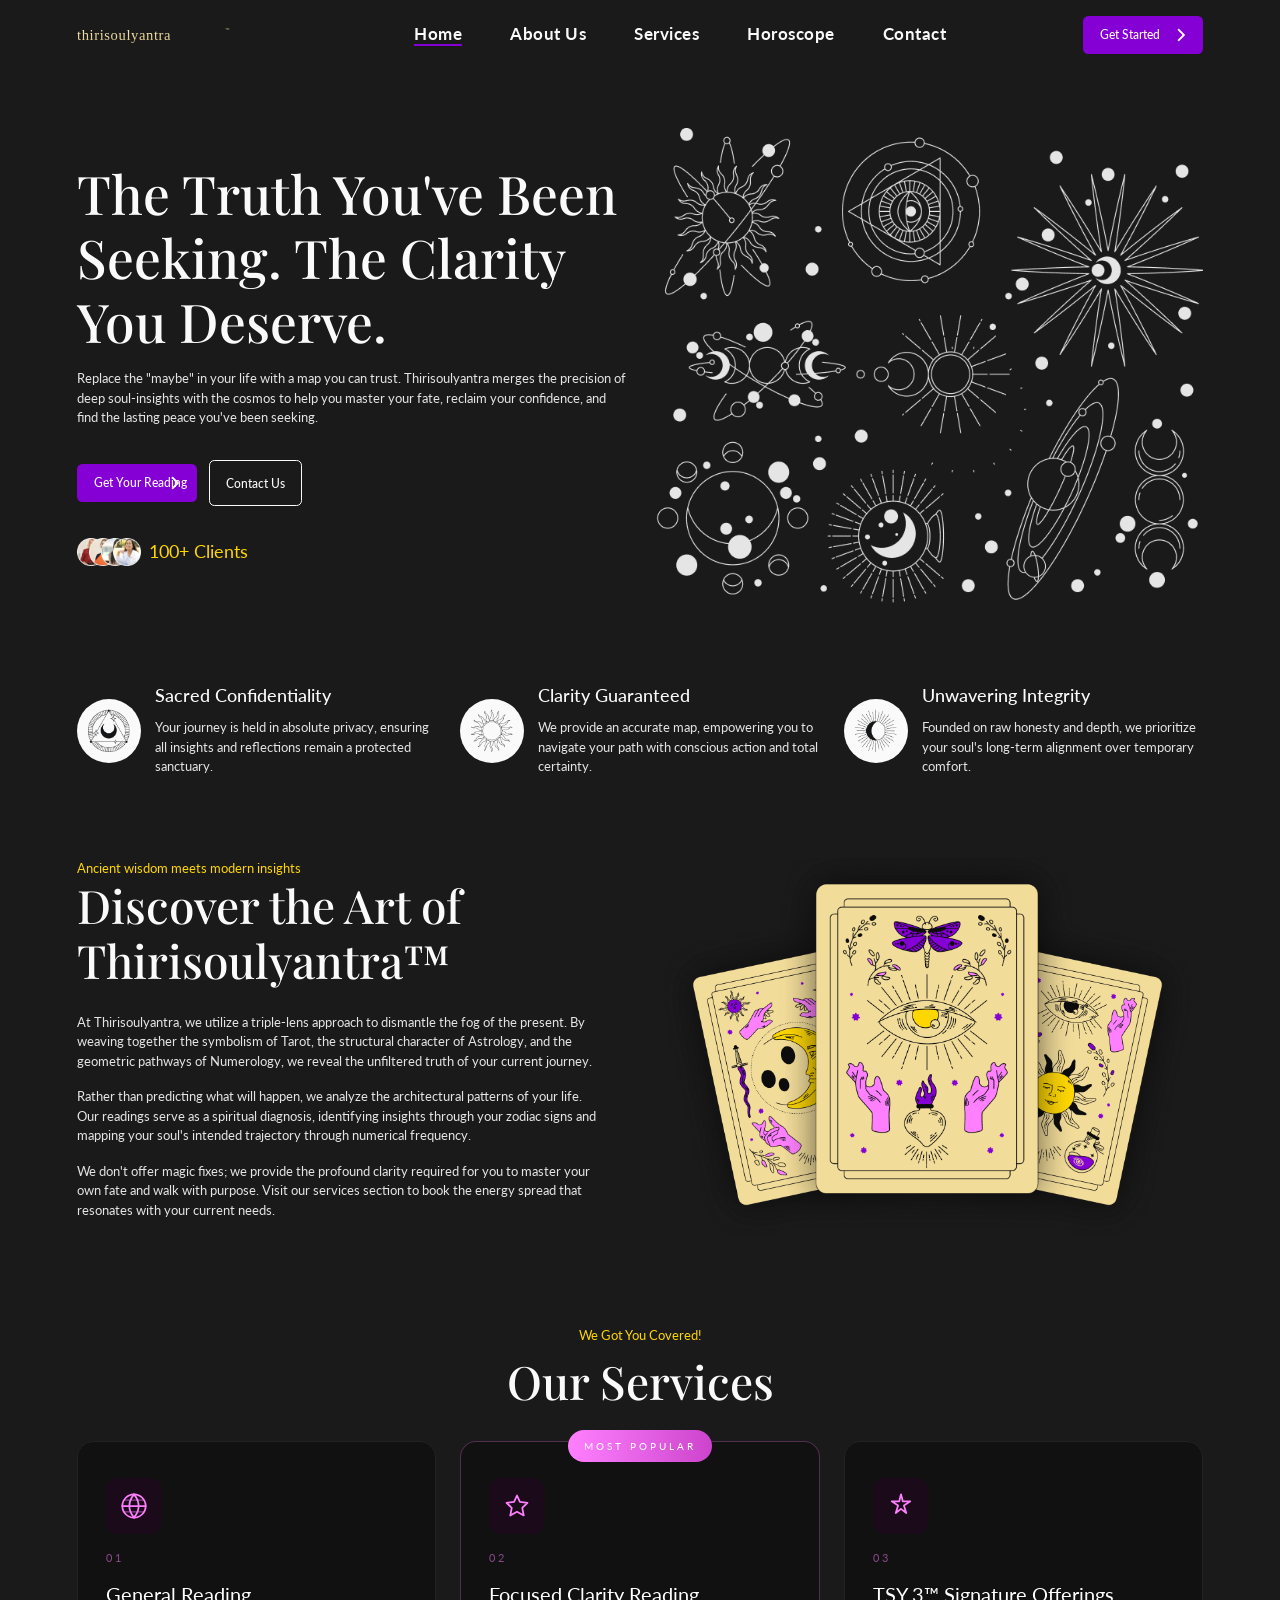
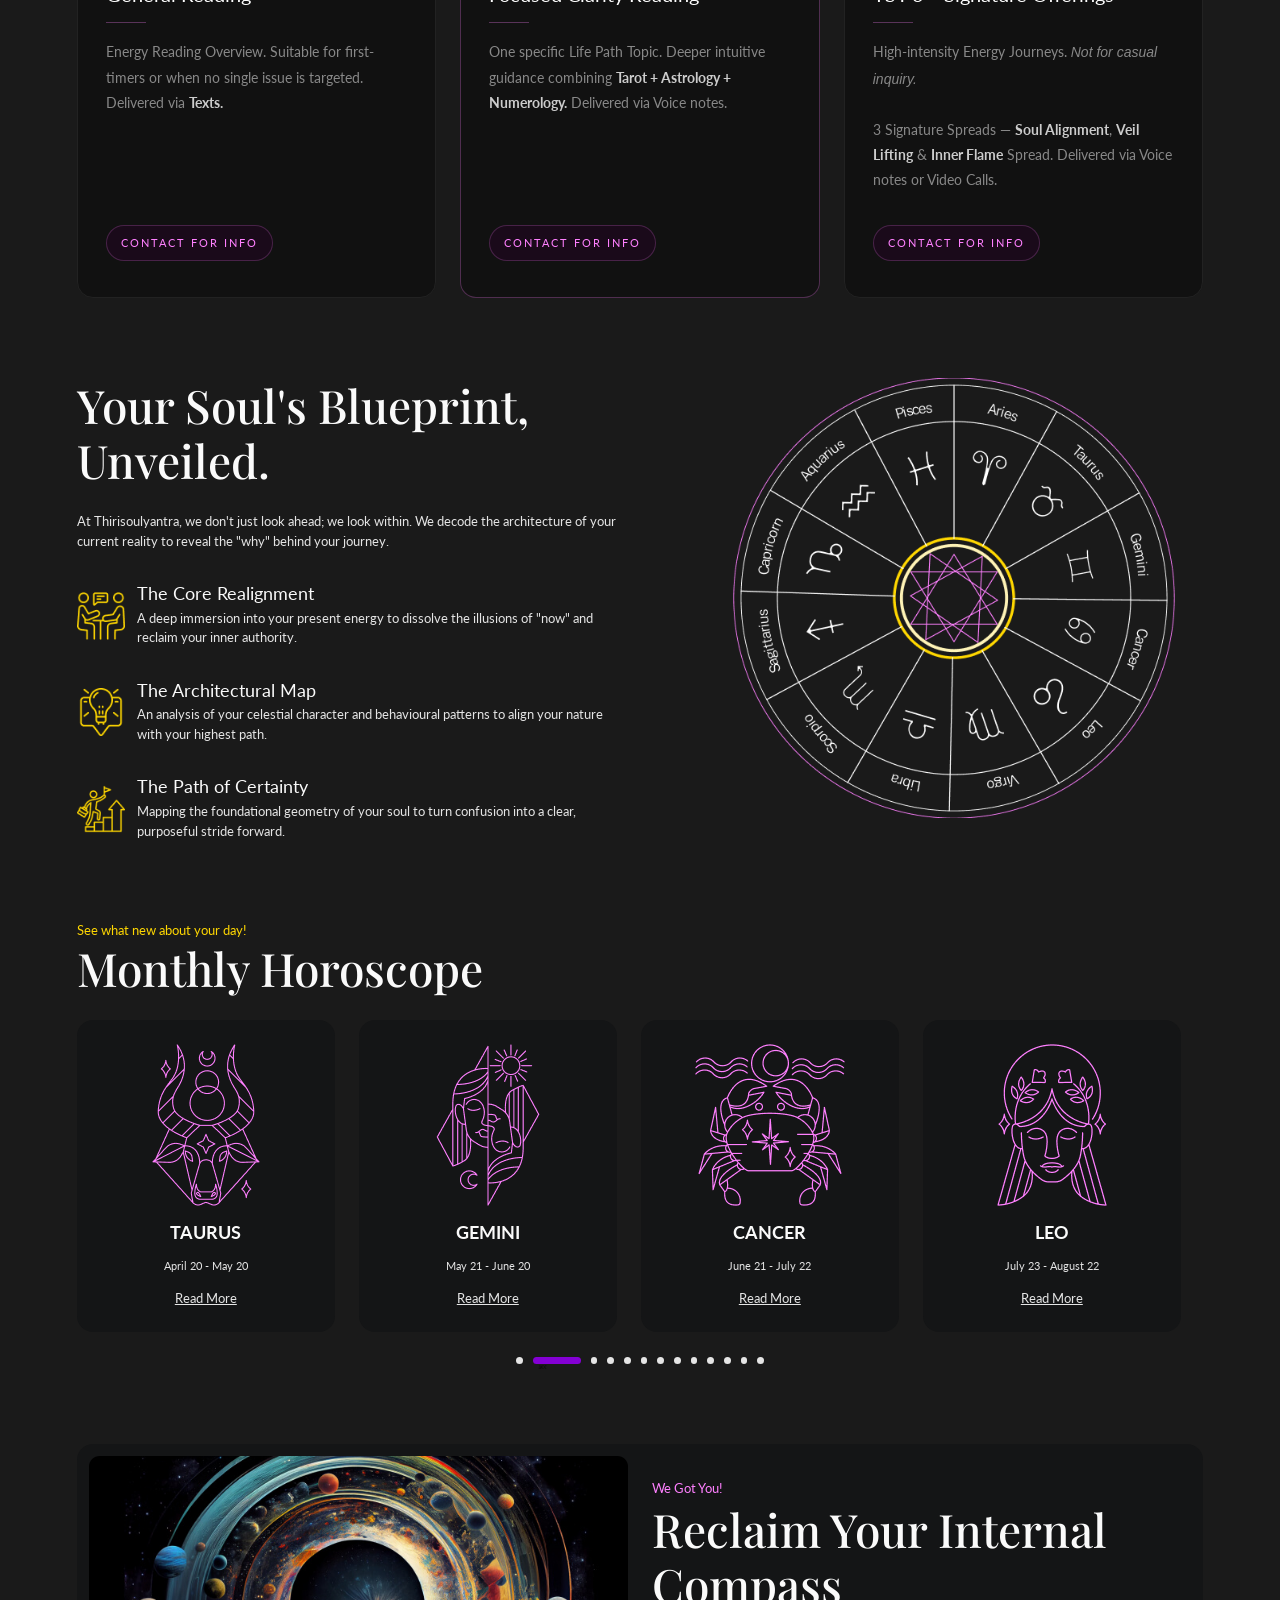
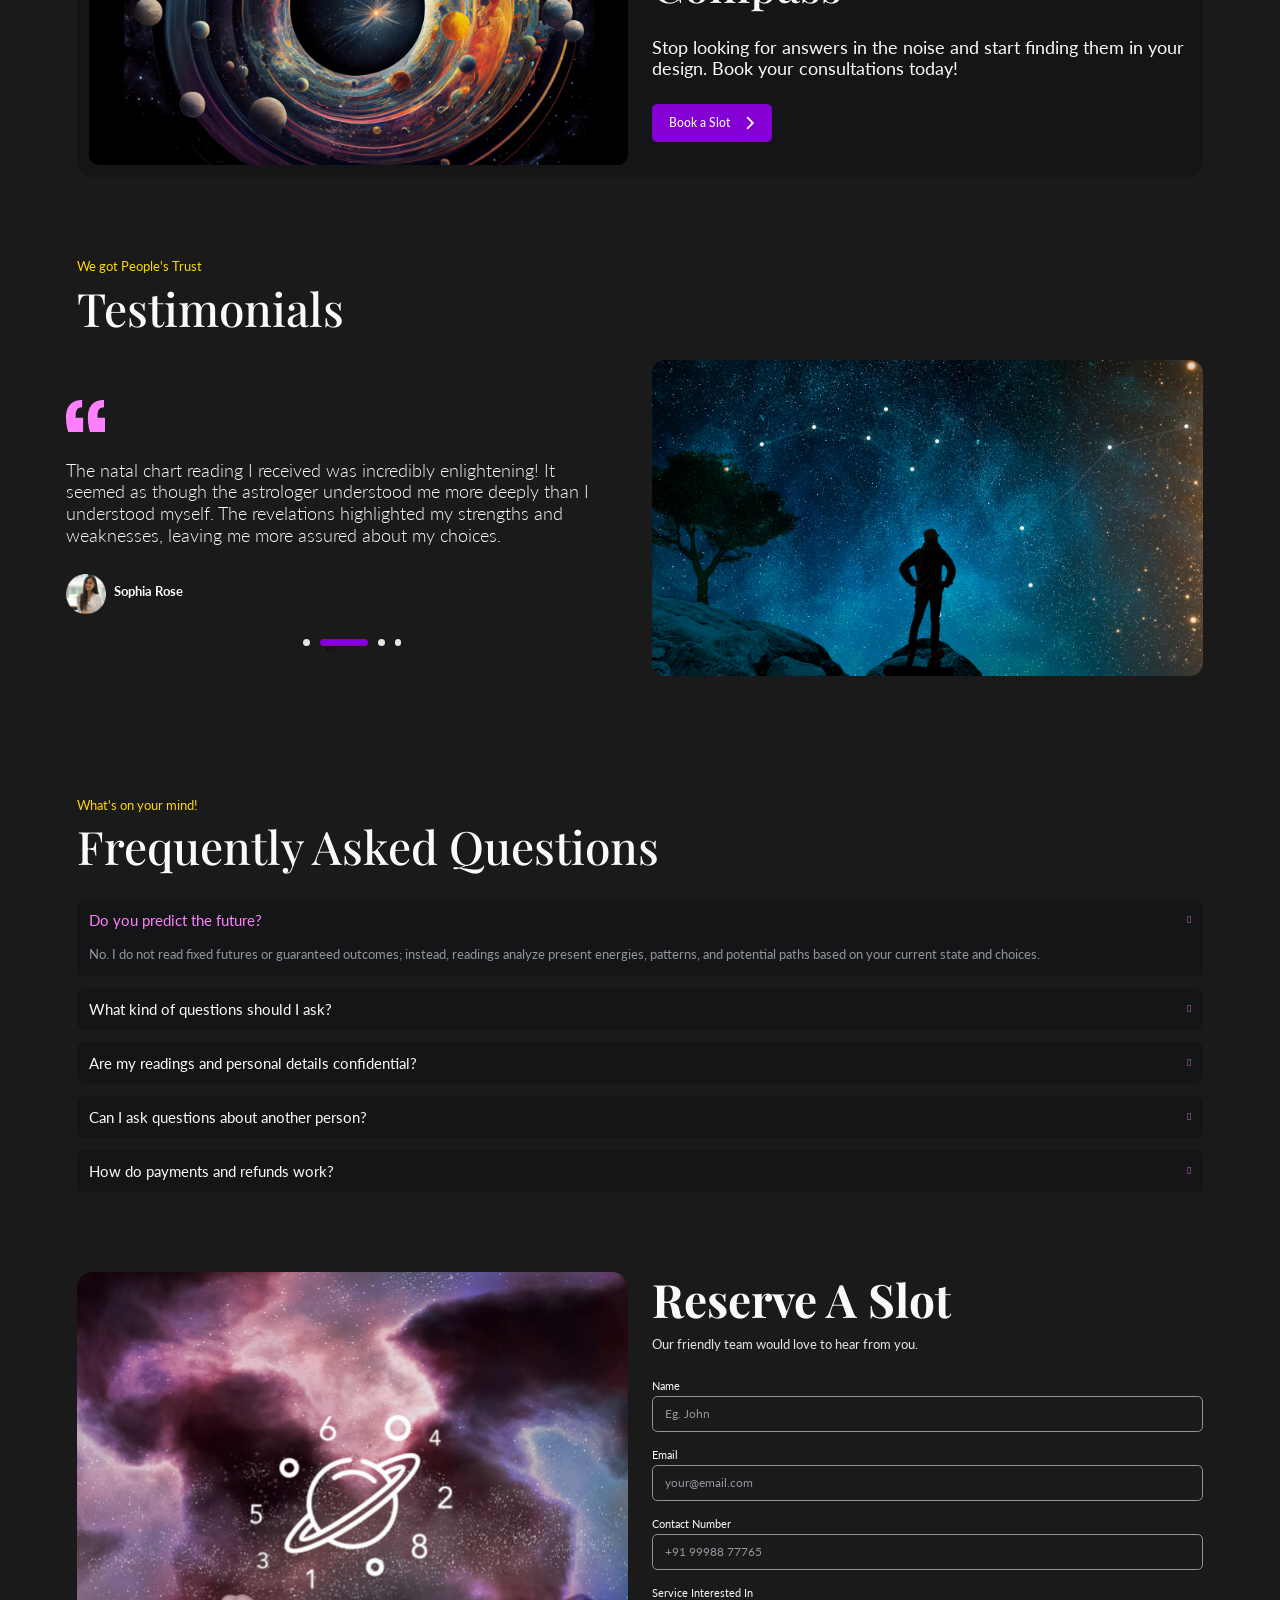
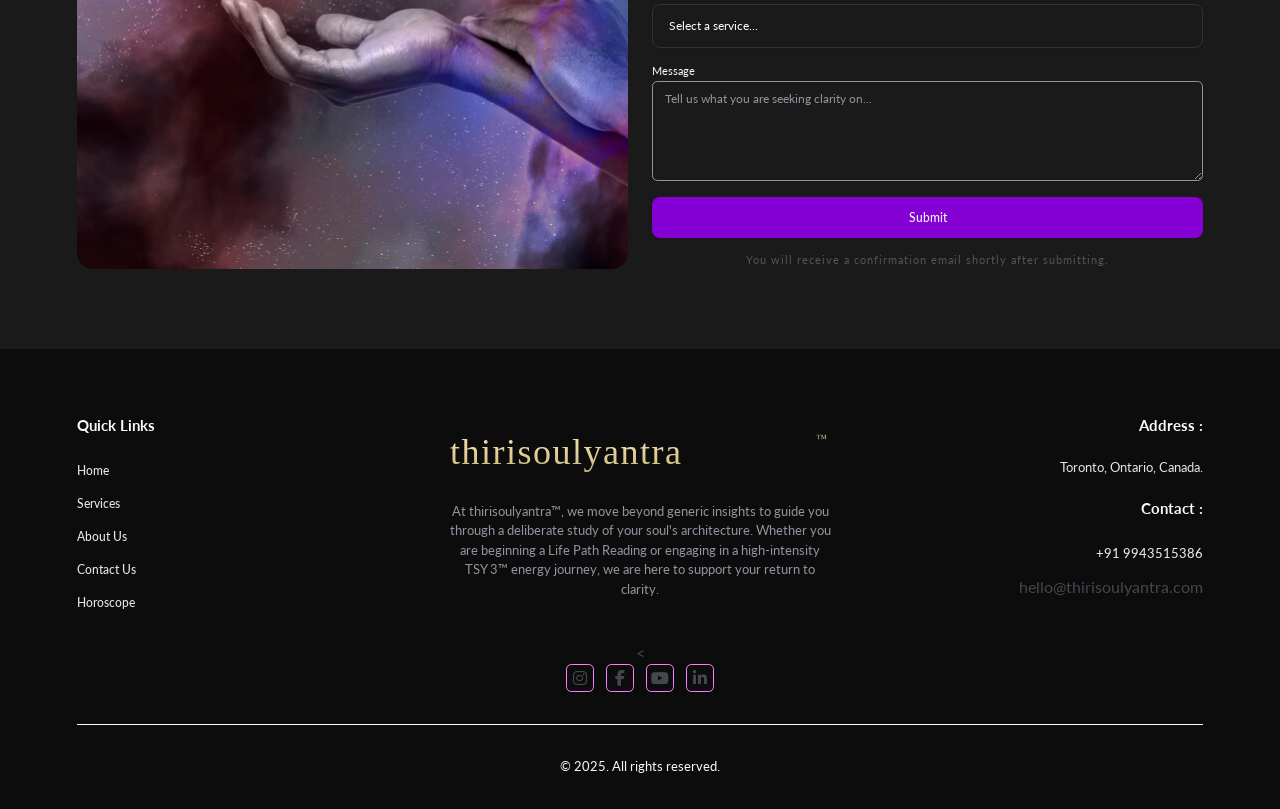
==== commit 6f82bd3e: "changes to put icons and lsocials link" ====
--- a/index.html
+++ b/index.html
@@ -8,7 +8,7 @@
 <link href="https://fonts.googleapis.com/css2?family=Playfair+Display:wght@400;500&display=swap" rel="stylesheet">
 <!-- Favicon -->
 <link rel="shortcut icon" type="image/x-icon" href="https://uiparadox.co.uk/templates/astro-aura/assets/media/favicon.png">
-
+<link rel="stylesheet" href="https://cdnjs.cloudflare.com/ajax/libs/font-awesome/6.5.1/css/all.min.css" />
 <style>html{scroll-behavior:smooth;scroll-padding-top:100px;}</style>
 <link href="./favicon.png" rel="shortcut icon" type="image/x-icon"/>
 <!-- All CSS files -->
@@ -1031,34 +1031,13 @@
 <div class="text-center">
 <div class="mb-16"><a href="#"><img alt="" src="./logo111.svg"/></a></div>
 <p class="light-gray mb-64">At thirisoulyantra™, we move beyond generic insights to guide you through a deliberate study of your soul's architecture. Whether you are beginning a Life Path Reading or engaging in a high-intensity TSY 3™ energy journey, we are here to support your return to clarity.</p>
-<div class="social-icons">
-<a class="icon" href="#">
-<svg fill="none" height="14" viewbox="0 0 18 14" width="18" xmlns="http://www.w3.org/2000/svg">
-<path d="M1.23741 6.02697C6.06923 4.05126 9.29121 2.74875 10.9033 2.11944C15.5063 0.322639 16.4627 0.0105163 17.0861 9.9919e-05C17.2232 -0.00205699 17.5298 0.0298337 17.7284 0.181063C17.8961 0.308757 17.9422 0.481255 17.9643 0.602323C17.9864 0.723392 18.0139 0.999189 17.992 1.21469C17.7426 3.67437 16.6633 9.64338 16.1142 12.3983C15.8818 13.564 15.4244 13.9548 14.9815 13.9931C14.0189 14.0762 13.288 13.3961 12.3558 12.8226C10.897 11.9251 10.0729 11.3664 8.65691 10.4907C7.02048 9.47862 8.08131 8.92236 9.0139 8.01329C9.25797 7.77538 13.4988 4.15516 13.5809 3.82675C13.5912 3.78568 13.6007 3.63258 13.5038 3.55173C13.4069 3.47089 13.2639 3.49853 13.1606 3.52052C13.0143 3.55169 10.6839 4.9973 6.16938 7.85735C5.5079 8.28364 4.90875 8.49135 4.37193 8.48046C3.78013 8.46846 2.64175 8.16643 1.79548 7.90825C0.757494 7.59159 -0.0674757 7.42417 0.00436067 6.88638C0.0417775 6.60627 0.452793 6.3198 1.23741 6.02697Z" fill="#FAFAFA"></path>
-</svg>
-</a>
-<a class="icon" href="#">
-<svg fill="none" height="16" viewbox="0 0 16 16" width="16" xmlns="http://www.w3.org/2000/svg">
-<path clip-rule="evenodd" d="M13.6 2.3C12.1 0.8 10.1 0 8 0C3.6 0 0 3.6 0 8C0 9.4 0.400006 10.8 1.10001 12L0 16L4.20001 14.9C5.40001 15.5 6.7 15.9 8 15.9C12.4 15.9 16 12.3 16 7.9C16 5.8 15.1 3.8 13.6 2.3ZM8 14.6C6.8 14.6 5.60001 14.3 4.60001 13.7L4.39999 13.6L1.89999 14.3L2.60001 11.9L2.39999 11.6C1.69999 10.5 1.39999 9.3 1.39999 8.1C1.39999 4.5 4.4 1.5 8 1.5C9.8 1.5 11.4 2.2 12.7 3.4C14 4.7 14.6 6.3 14.6 8.1C14.6 11.6 11.7 14.6 8 14.6Z" fill="#FF80FF" fill-rule="evenodd"></path>
-</svg>
-</a>
-<a class="icon" href="#">
-<svg fill="none" height="16" viewbox="0 0 16 16" width="16" xmlns="http://www.w3.org/2000/svg">
-<path d="M11.75 3.75C12.0087 3.75 12.2188 3.54 12.2188 3.28125V0.46875C12.2188 0.21 12.0087 0 11.75 0H8.9375C7.12812 0 5.65625 1.47187 5.65625 3.28125V5.625H4.25C3.99125 5.625 3.78125 5.835 3.78125 6.09375V8.90625C3.78125 9.165 3.99125 9.375 4.25 9.375H5.65625V15.5312C5.65625 15.79 5.86625 16 6.125 16H8.9375C9.19625 16 9.40625 15.79 9.40625 15.5312V9.375H11.2812C11.5103 9.375 11.7059 9.20938 11.7438 8.98344L12.2125 6.17094C12.235 6.035 12.1969 5.89594 12.1078 5.79063C12.0188 5.68563 11.8878 5.625 11.75 5.625H9.40625V3.75H11.75Z" fill="#FF80FF"></path>
-</svg>
-</a>
-<a class="icon" href="#">
-<svg fill="none" height="16" viewbox="0 0 16 16" width="16" xmlns="http://www.w3.org/2000/svg">
-<g clip-path="url(#clip0_11628_649)">
-<path d="M8.03125 16C12.4353 16 16 12.4359 16 8.03125C16 3.6427 12.4502 0 8.03125 0C3.63074 0 0 3.6283 0 8.03125C0 12.4541 3.64709 16 8.03125 16Z" fill="#FF80FF"></path>
-</g>
-<defs>
-<clippath id="clip0_11628_649">
-<rect fill="white" height="16" width="16"></rect>
-</clippath>
-</defs>
-</svg>
-</a>
+
+<<div class="social-icons">
+  <a class="icon" href="https://www.instagram.com/thirisoulyantra" target="_blank" rel="noopener noreferrer"><i class="fa-brands fa-instagram"></i></a>
+  <a class="icon" href="https://www.facebook.com/ThirisoulyantraByHarishmaSevugamoorthy" target="_blank" rel="noopener noreferrer"><i class="fa-brands fa-facebook-f"></i></a>
+  <a class="icon" href="https://www.youtube.com/@thirisoulyantra" target="_blank" rel="noopener noreferrer"><i class="fab fa-youtube"></i></a>
+  <a class="icon" href="https://www.linkedin.com/company/thirisoulyantra/" target="_blank" rel="noopener noreferrer"><i class="fab fa-linkedin-in"></i></a>
+
 </div>
 </div>
 </div>
